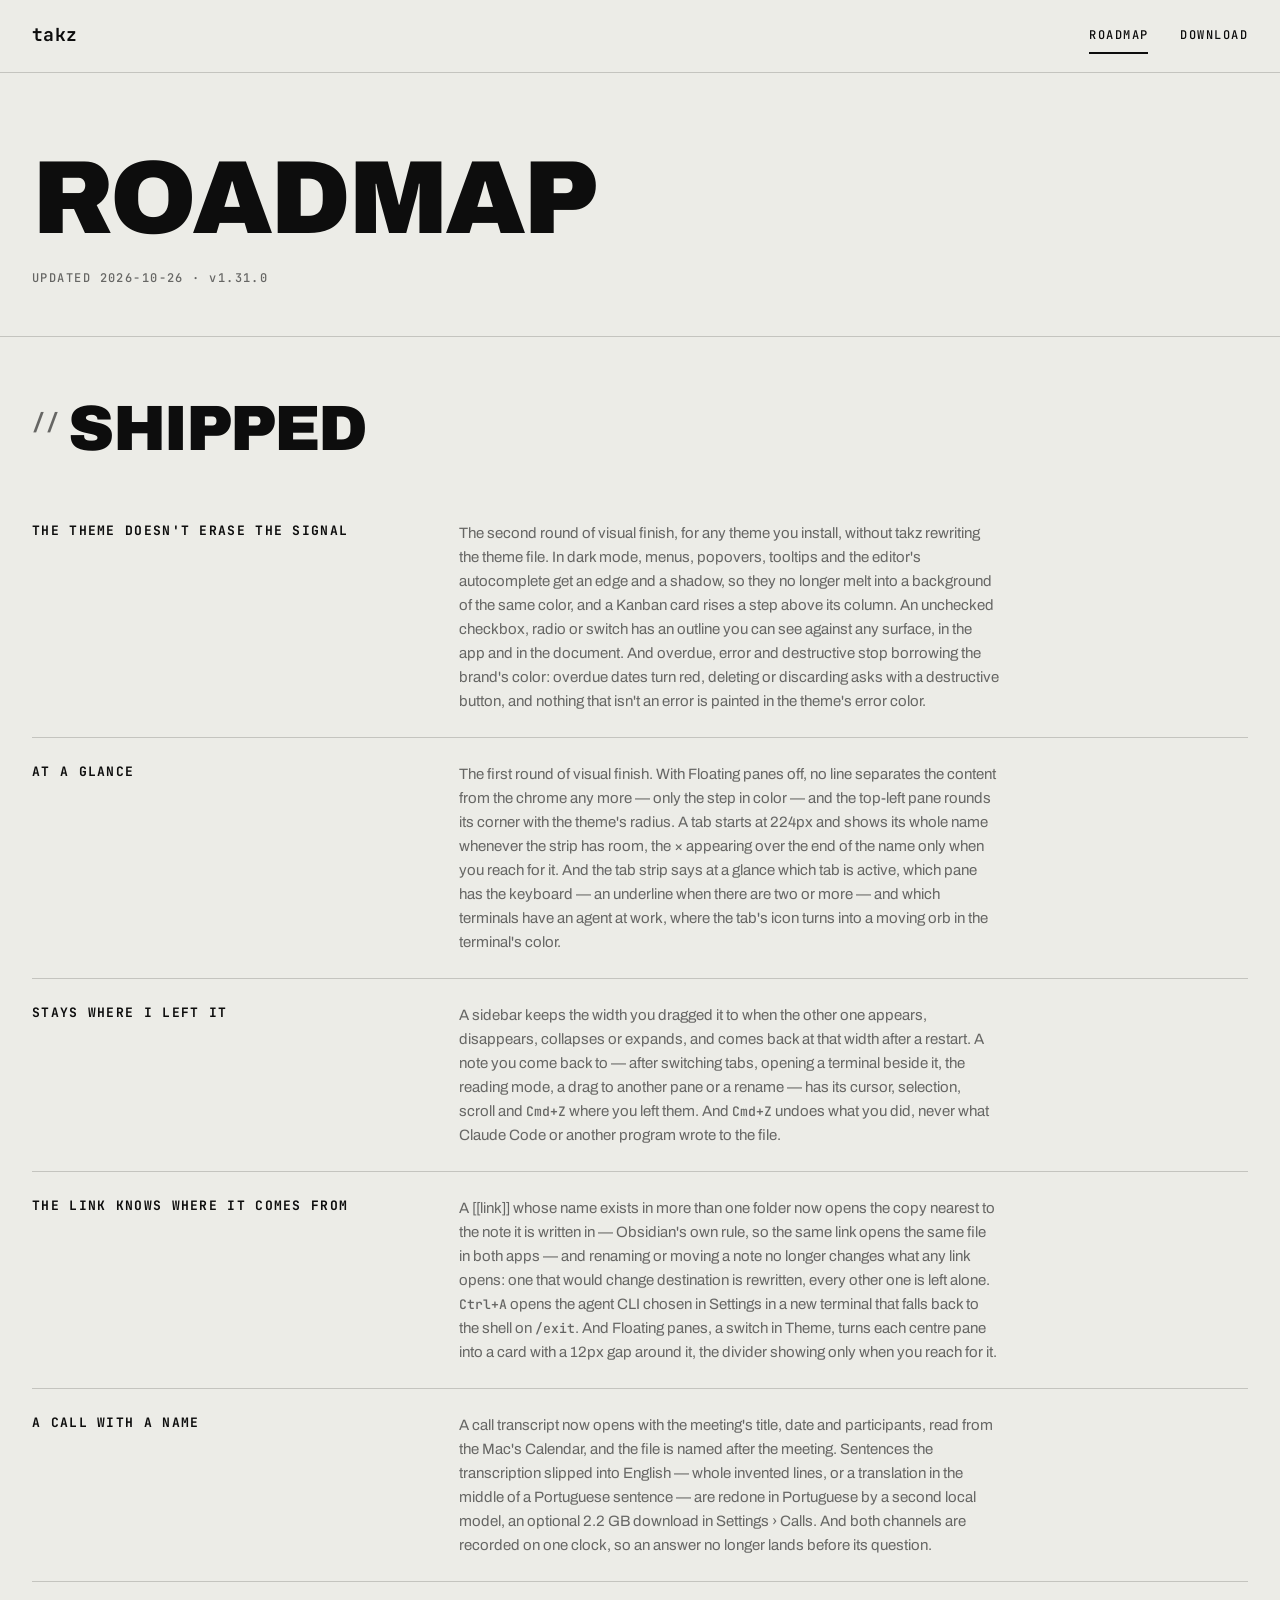
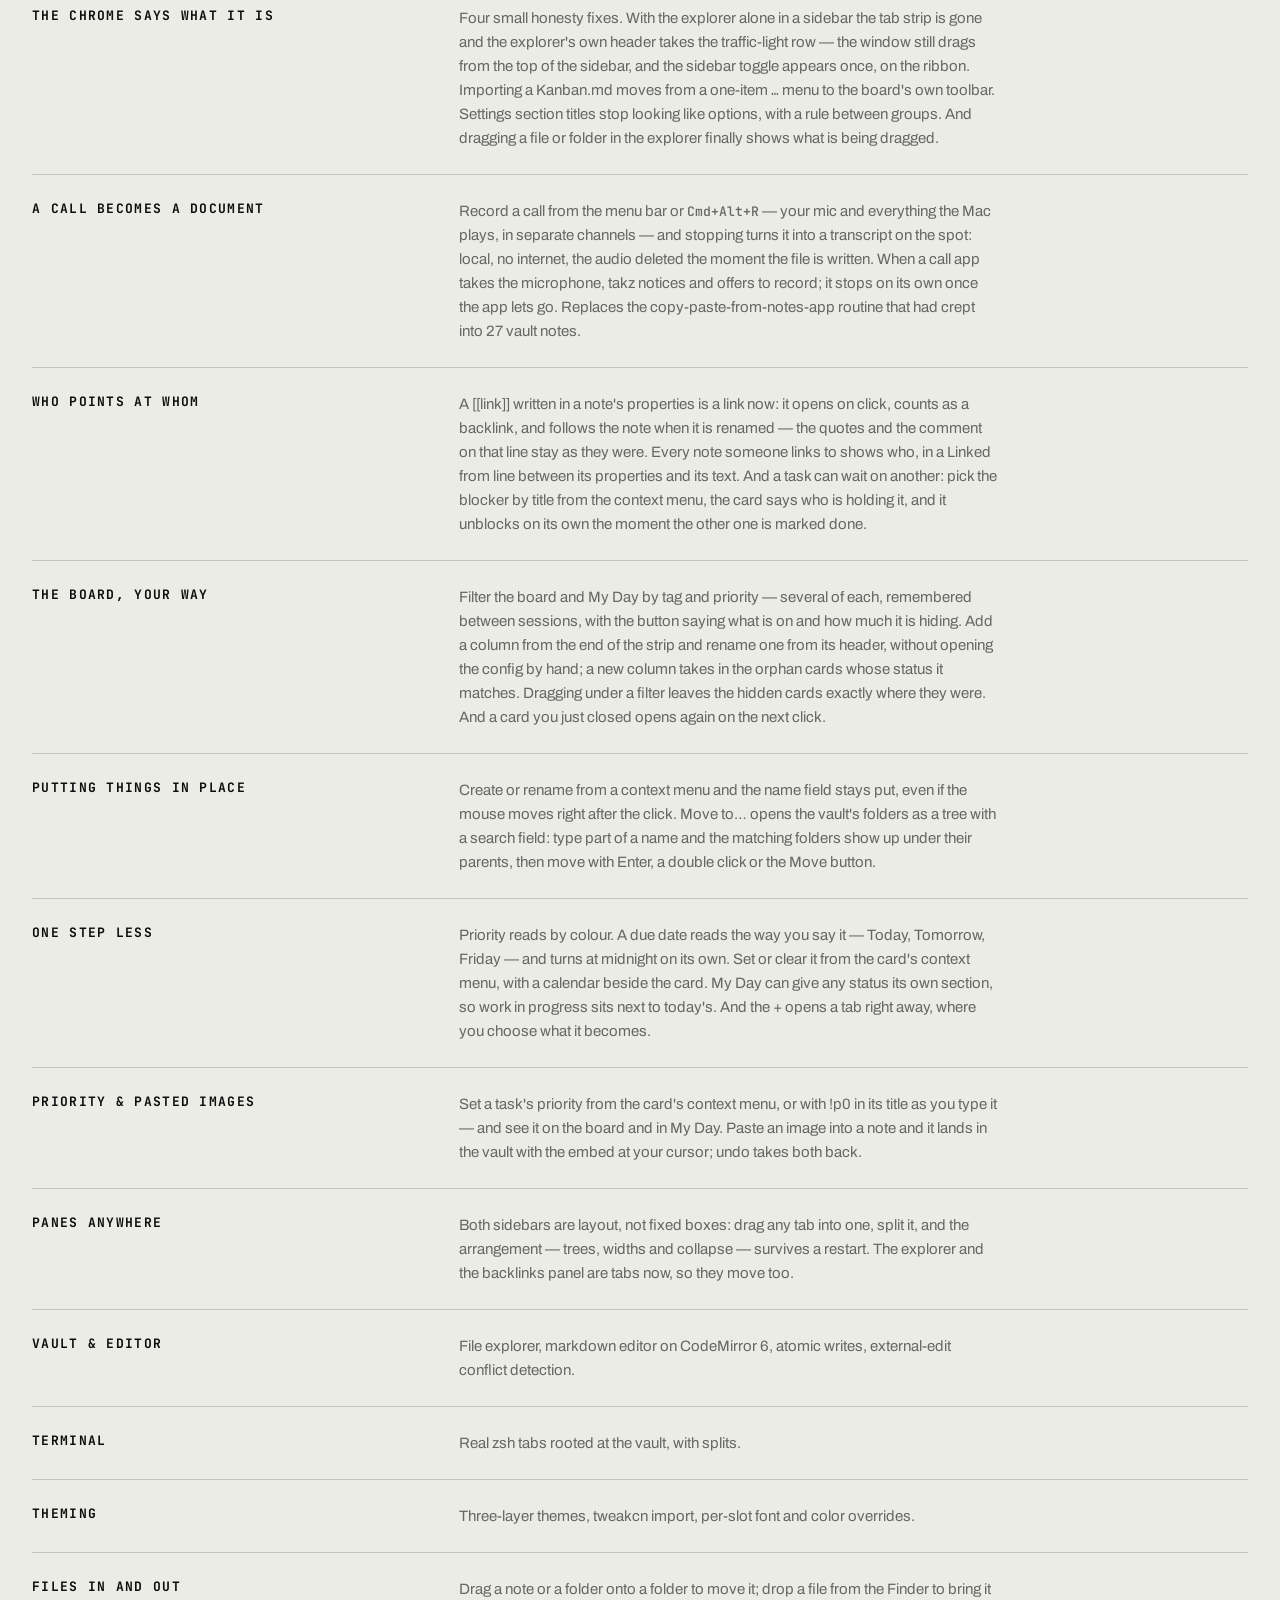
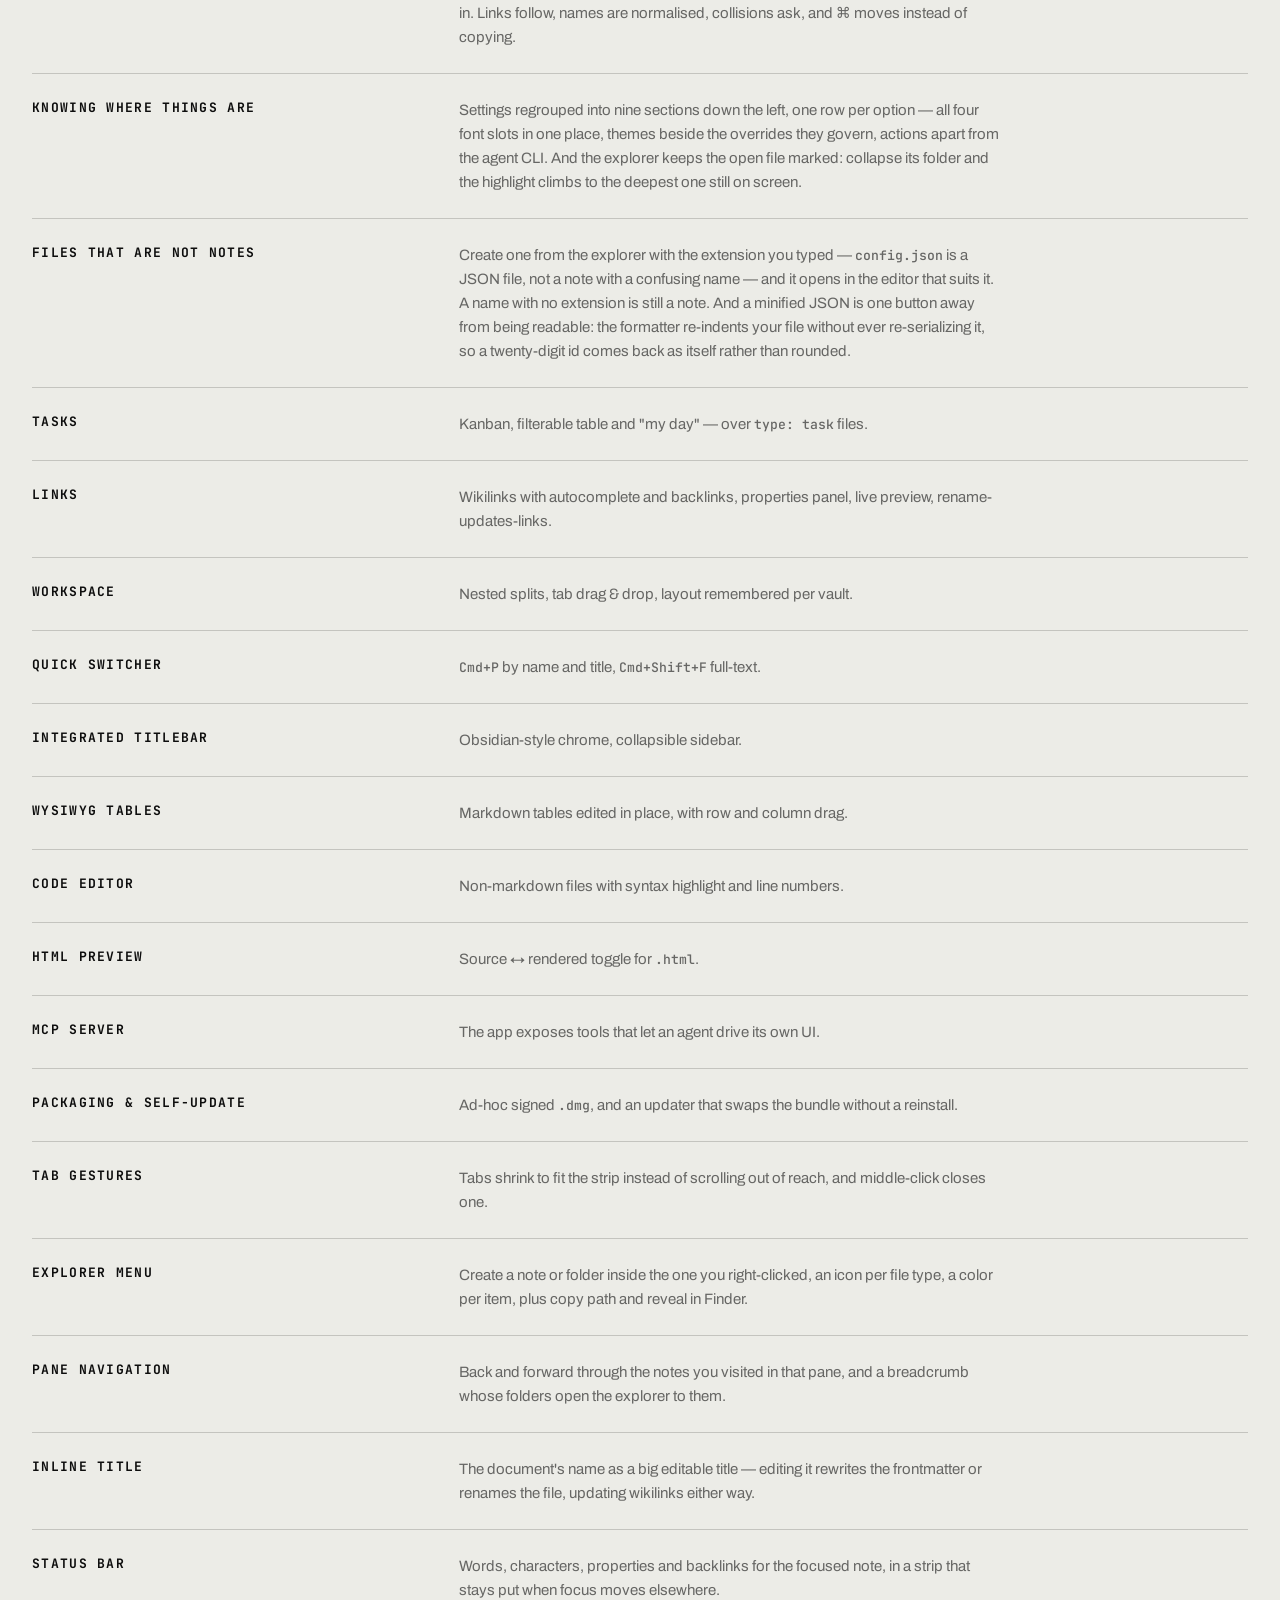
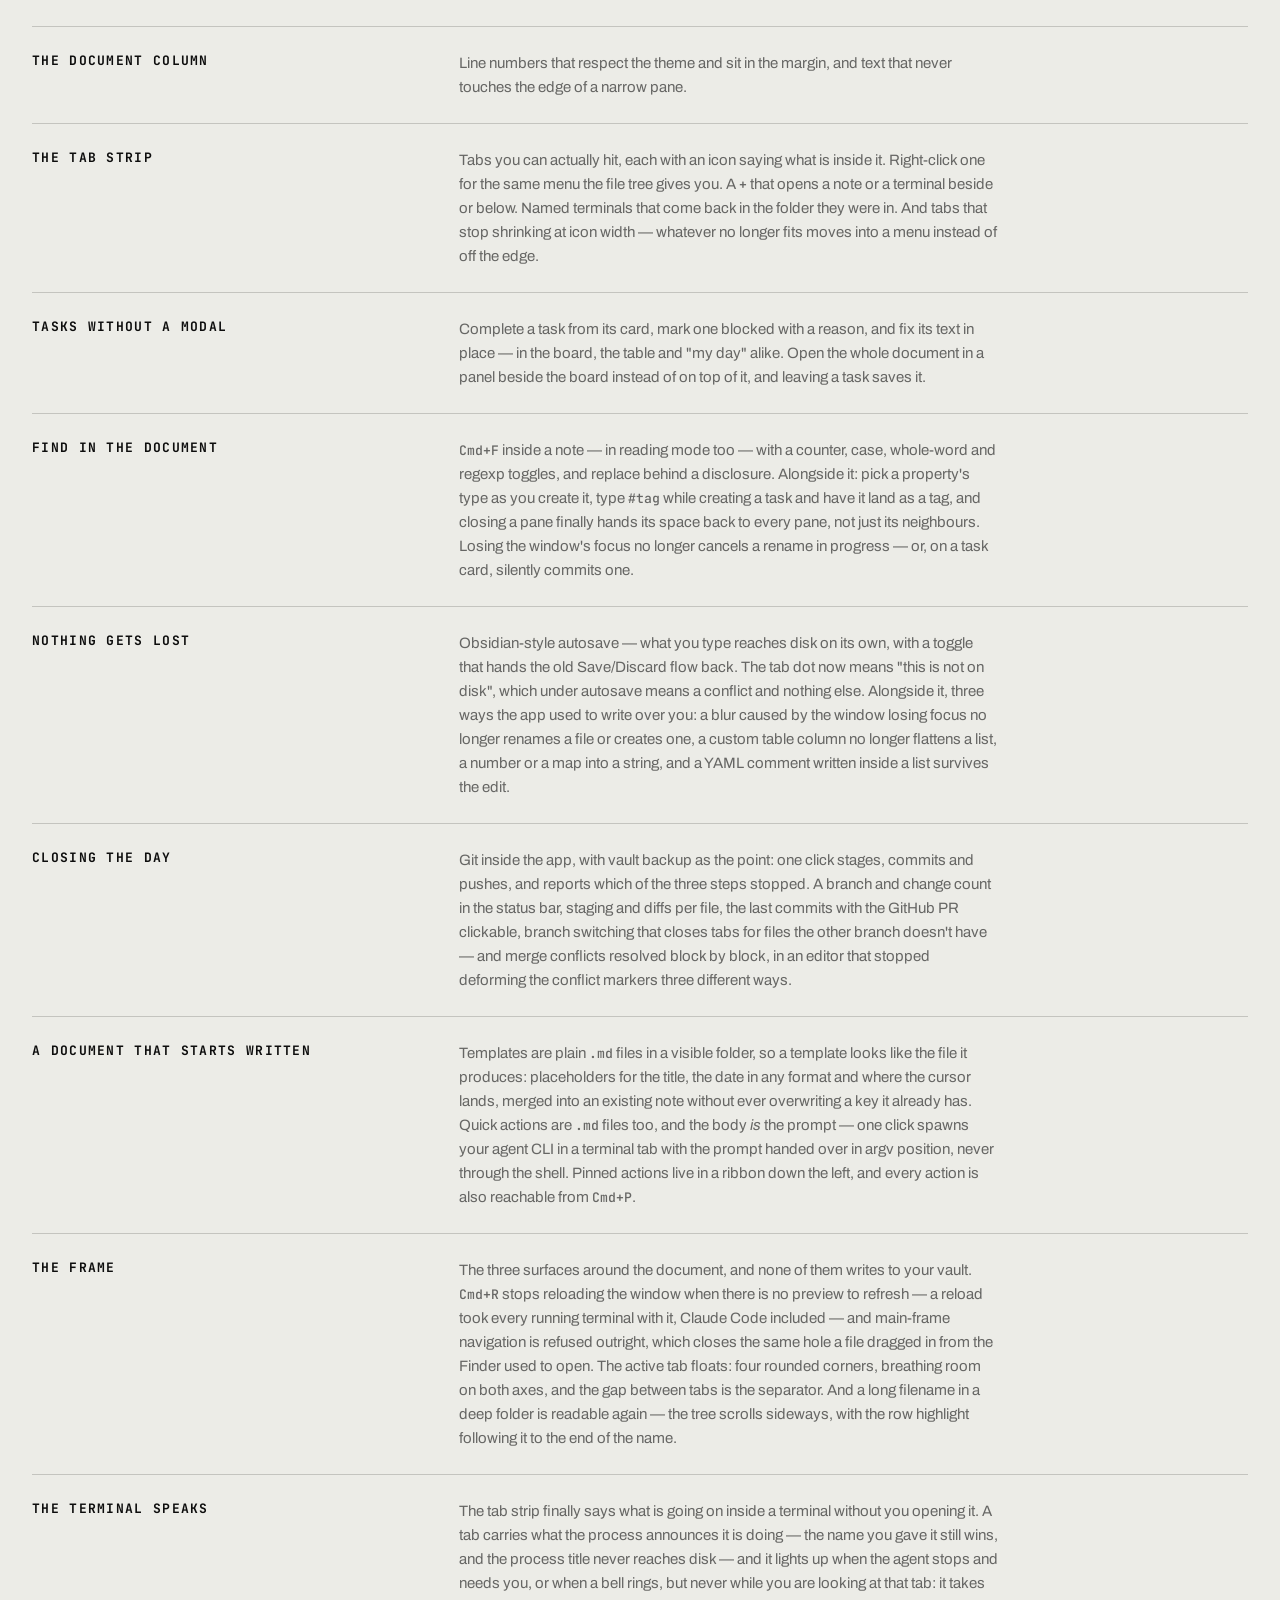
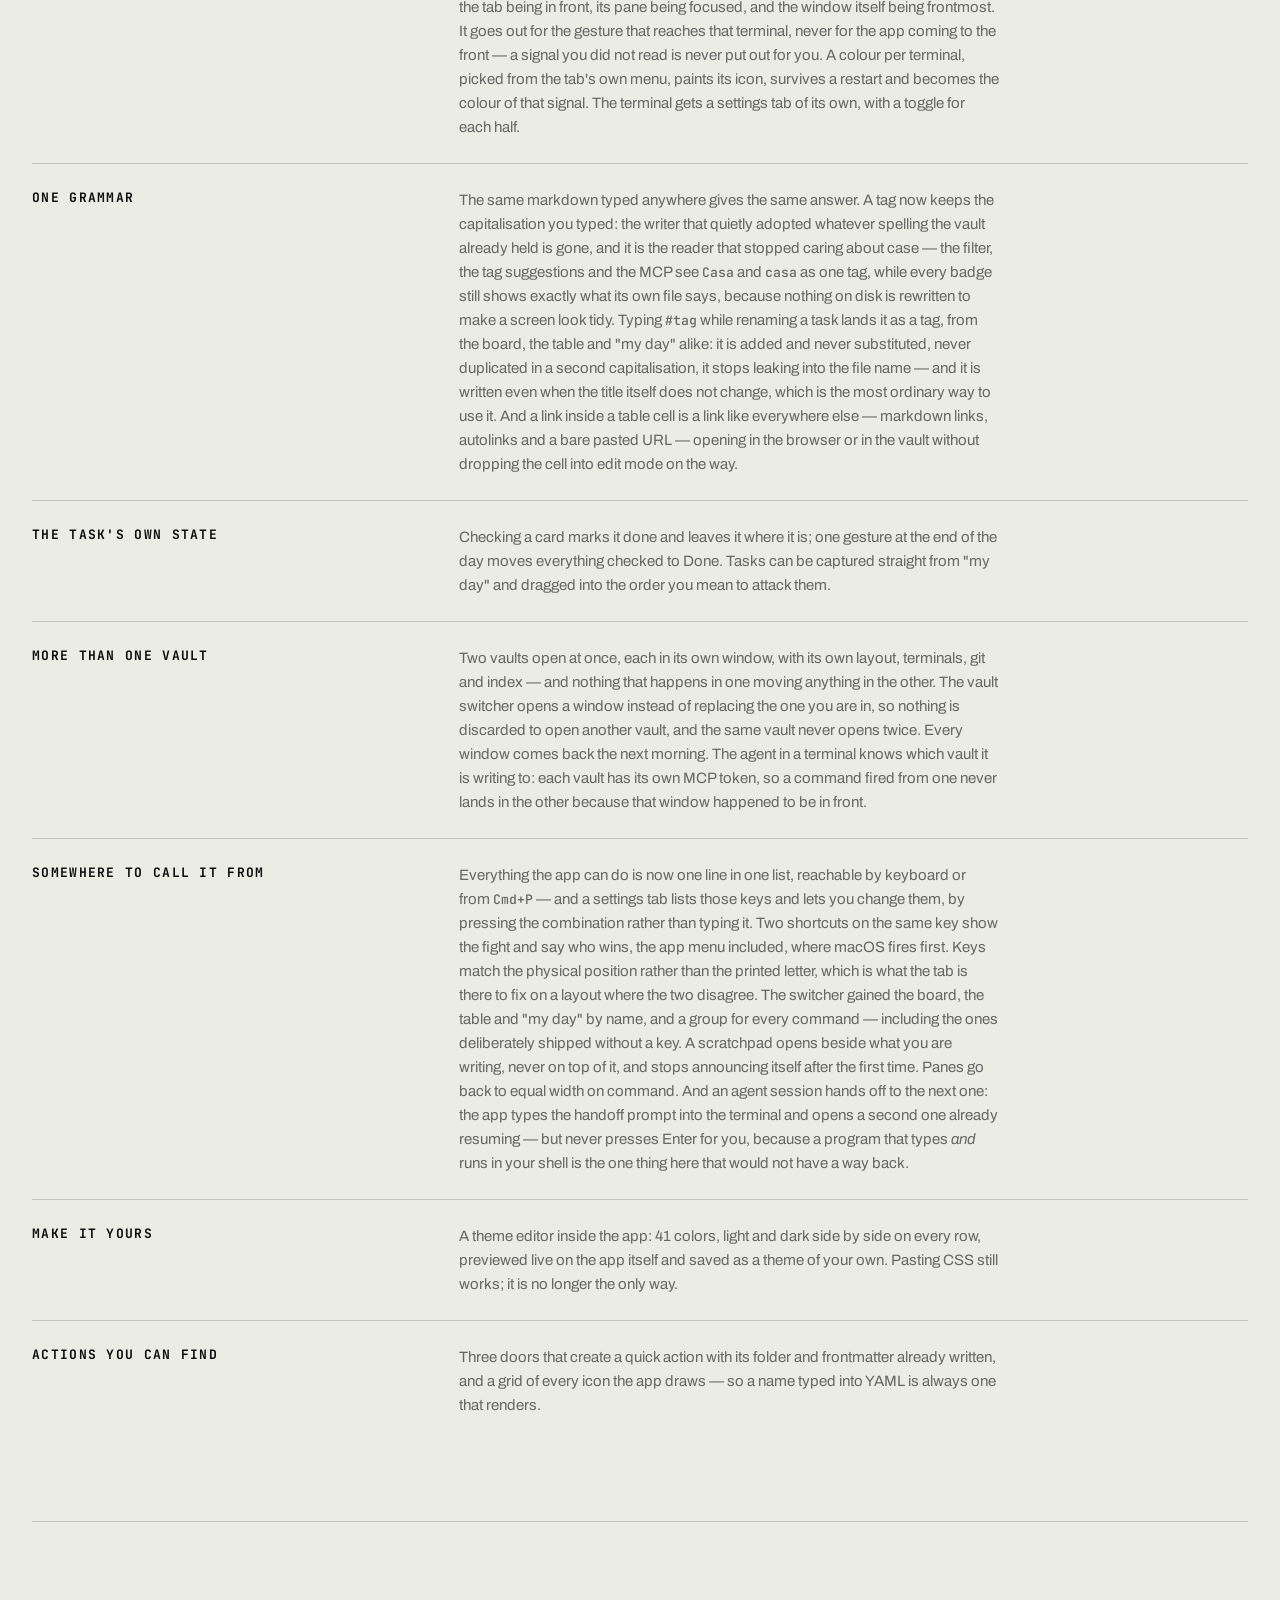
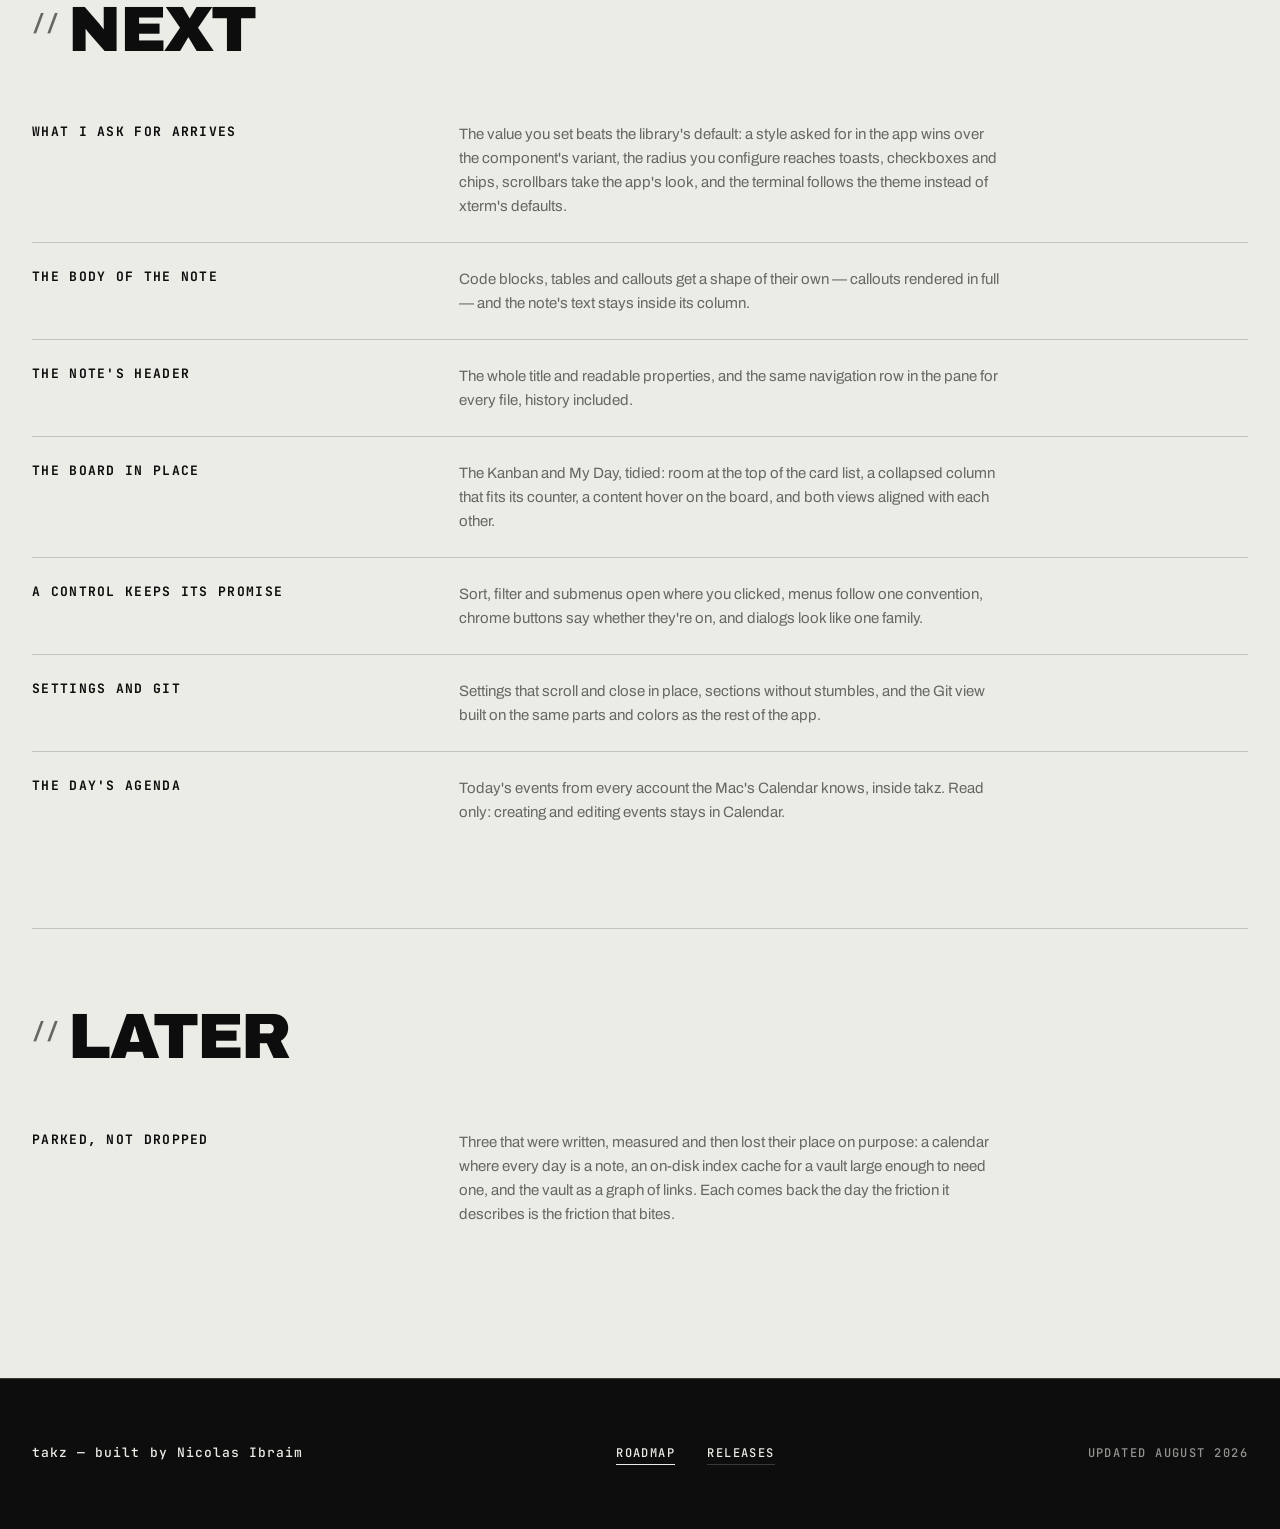
==== roadmap.html @ 2c546d43 "takz 1.31.0" ====
<!doctype html>
<html lang="en">
<head>
<meta charset="utf-8">
<meta name="viewport" content="width=device-width, initial-scale=1">
<title>takz — roadmap</title>
<meta name="description" content="What's shipped in takz, what's in progress, what's next and what's later — curated from the project roadmap.">
<link rel="icon" href="data:image/svg+xml,%3Csvg xmlns='http://www.w3.org/2000/svg' viewBox='0 0 100 100' fill='none'%3E%3Crect width='100' height='100' fill='%2399FF00'/%3E%3Cpath d='M13 63L36 82L60.5 16' stroke='%23162D04' stroke-width='8'/%3E%3Cpath d='M24 31H84' stroke='%23162D04' stroke-width='8'/%3E%3Cpath d='M65 46L87 83' stroke='%23162D04' stroke-width='8'/%3E%3Cpath d='M76 66L54 66' stroke='%23162D04' stroke-width='8'/%3E%3C/svg%3E">
<link rel="preconnect" href="https://fonts.googleapis.com">
<link rel="preconnect" href="https://fonts.gstatic.com" crossorigin>
<link rel="stylesheet" href="https://fonts.googleapis.com/css2?family=Archivo:wght@400;500;700;800;900&family=JetBrains+Mono:wght@500;700&display=swap">
<link rel="stylesheet" href="site.css">
</head>
<body>

<a class="btn skip-link" href="#main">SKIP TO CONTENT</a>

<!-- ── Nav ─────────────────────────────────────────────────────────────── -->
<header class="nav">
  <div class="wrap nav__inner">
    <a class="nav__brand" href="index.html">takz</a>
    <nav class="nav__links" aria-label="Primary">
      <a href="roadmap.html" aria-current="page">ROADMAP</a>
      <a href="https://github.com/nicolasib/takz-releases/releases/latest">DOWNLOAD</a>
    </nav>
  </div>
</header>

<main id="main" tabindex="-1">

  <!-- ── Title ─────────────────────────────────────────────────────────── -->
  <section class="section roadmap-header">
    <div class="wrap">
      <h1 class="display roadmap-title">ROADMAP</h1>
      <p class="meta">UPDATED 2026-10-26 · v1.31.0</p>
    </div>
  </section>

  <hr class="rule">

  <!-- ── The four groups ───────────────────────────────────────────────── -->
  <section class="section roadmap-groups">
    <div class="wrap">

      <div class="roadmap-group">
        <h2 class="h2"><span class="slash" aria-hidden="true">//</span>SHIPPED</h2>
        <dl class="roadmap-list">
          <div class="roadmap-item">
            <dt class="roadmap-item__title">The theme doesn't erase the signal</dt>
            <dd class="roadmap-item__text">The second round of visual finish, for any theme you install, without takz rewriting the theme file. In dark mode, menus, popovers, tooltips and the editor's autocomplete get an edge and a shadow, so they no longer melt into a background of the same color, and a Kanban card rises a step above its column. An unchecked checkbox, radio or switch has an outline you can see against any surface, in the app and in the document. And overdue, error and destructive stop borrowing the brand's color: overdue dates turn red, deleting or discarding asks with a destructive button, and nothing that isn't an error is painted in the theme's error color.</dd>
          </div>
          <div class="roadmap-item">
            <dt class="roadmap-item__title">At a glance</dt>
            <dd class="roadmap-item__text">The first round of visual finish. With Floating panes off, no line separates the content from the chrome any more — only the step in color — and the top-left pane rounds its corner with the theme's radius. A tab starts at 224px and shows its whole name whenever the strip has room, the × appearing over the end of the name only when you reach for it. And the tab strip says at a glance which tab is active, which pane has the keyboard — an underline when there are two or more — and which terminals have an agent at work, where the tab's icon turns into a moving orb in the terminal's color.</dd>
          </div>
          <div class="roadmap-item">
            <dt class="roadmap-item__title">Stays where I left it</dt>
            <dd class="roadmap-item__text">A sidebar keeps the width you dragged it to when the other one appears, disappears, collapses or expands, and comes back at that width after a restart. A note you come back to — after switching tabs, opening a terminal beside it, the reading mode, a drag to another pane or a rename — has its cursor, selection, scroll and <code>Cmd+Z</code> where you left them. And <code>Cmd+Z</code> undoes what you did, never what Claude Code or another program wrote to the file.</dd>
          </div>
          <div class="roadmap-item">
            <dt class="roadmap-item__title">The link knows where it comes from</dt>
            <dd class="roadmap-item__text">A [[link]] whose name exists in more than one folder now opens the copy nearest to the note it is written in — Obsidian's own rule, so the same link opens the same file in both apps — and renaming or moving a note no longer changes what any link opens: one that would change destination is rewritten, every other one is left alone. <code>Ctrl+A</code> opens the agent CLI chosen in Settings in a new terminal that falls back to the shell on <code>/exit</code>. And Floating panes, a switch in Theme, turns each centre pane into a card with a 12px gap around it, the divider showing only when you reach for it.</dd>
          </div>
          <div class="roadmap-item">
            <dt class="roadmap-item__title">A call with a name</dt>
            <dd class="roadmap-item__text">A call transcript now opens with the meeting's title, date and participants, read from the Mac's Calendar, and the file is named after the meeting. Sentences the transcription slipped into English — whole invented lines, or a translation in the middle of a Portuguese sentence — are redone in Portuguese by a second local model, an optional 2.2 GB download in Settings › Calls. And both channels are recorded on one clock, so an answer no longer lands before its question.</dd>
          </div>
          <div class="roadmap-item">
            <dt class="roadmap-item__title">The chrome says what it is</dt>
            <dd class="roadmap-item__text">Four small honesty fixes. With the explorer alone in a sidebar the tab strip is gone and the explorer's own header takes the traffic-light row — the window still drags from the top of the sidebar, and the sidebar toggle appears once, on the ribbon. Importing a Kanban.md moves from a one-item <code>…</code> menu to the board's own toolbar. Settings section titles stop looking like options, with a rule between groups. And dragging a file or folder in the explorer finally shows what is being dragged.</dd>
          </div>
          <div class="roadmap-item">
            <dt class="roadmap-item__title">A call becomes a document</dt>
            <dd class="roadmap-item__text">Record a call from the menu bar or <code>Cmd+Alt+R</code> — your mic and everything the Mac plays, in separate channels — and stopping turns it into a transcript on the spot: local, no internet, the audio deleted the moment the file is written. When a call app takes the microphone, takz notices and offers to record; it stops on its own once the app lets go. Replaces the copy-paste-from-notes-app routine that had crept into 27 vault notes.</dd>
          </div>
          <div class="roadmap-item">
            <dt class="roadmap-item__title">Who points at whom</dt>
            <dd class="roadmap-item__text">A [[link]] written in a note's properties is a link now: it opens on click, counts as a backlink, and follows the note when it is renamed — the quotes and the comment on that line stay as they were. Every note someone links to shows who, in a Linked from line between its properties and its text. And a task can wait on another: pick the blocker by title from the context menu, the card says who is holding it, and it unblocks on its own the moment the other one is marked done.</dd>
          </div>
          <div class="roadmap-item">
            <dt class="roadmap-item__title">The board, your way</dt>
            <dd class="roadmap-item__text">Filter the board and My Day by tag and priority — several of each, remembered between sessions, with the button saying what is on and how much it is hiding. Add a column from the end of the strip and rename one from its header, without opening the config by hand; a new column takes in the orphan cards whose status it matches. Dragging under a filter leaves the hidden cards exactly where they were. And a card you just closed opens again on the next click.</dd>
          </div>
          <div class="roadmap-item">
            <dt class="roadmap-item__title">Putting things in place</dt>
            <dd class="roadmap-item__text">Create or rename from a context menu and the name field stays put, even if the mouse moves right after the click. Move to… opens the vault's folders as a tree with a search field: type part of a name and the matching folders show up under their parents, then move with Enter, a double click or the Move button.</dd>
          </div>
          <div class="roadmap-item">
            <dt class="roadmap-item__title">One step less</dt>
            <dd class="roadmap-item__text">Priority reads by colour. A due date reads the way you say it — Today, Tomorrow, Friday — and turns at midnight on its own. Set or clear it from the card's context menu, with a calendar beside the card. My Day can give any status its own section, so work in progress sits next to today's. And the + opens a tab right away, where you choose what it becomes.</dd>
          </div>
          <div class="roadmap-item">
            <dt class="roadmap-item__title">Priority &amp; pasted images</dt>
            <dd class="roadmap-item__text">Set a task's priority from the card's context menu, or with !p0 in its title as you type it — and see it on the board and in My Day. Paste an image into a note and it lands in the vault with the embed at your cursor; undo takes both back.</dd>
          </div>
          <div class="roadmap-item">
            <dt class="roadmap-item__title">Panes anywhere</dt>
            <dd class="roadmap-item__text">Both sidebars are layout, not fixed boxes: drag any tab into one, split it, and the arrangement — trees, widths and collapse — survives a restart. The explorer and the backlinks panel are tabs now, so they move too.</dd>
          </div>
          <div class="roadmap-item">
            <dt class="roadmap-item__title">Vault &amp; editor</dt>
            <dd class="roadmap-item__text">File explorer, markdown editor on CodeMirror 6, atomic writes, external-edit conflict detection.</dd>
          </div>
          <div class="roadmap-item">
            <dt class="roadmap-item__title">Terminal</dt>
            <dd class="roadmap-item__text">Real zsh tabs rooted at the vault, with splits.</dd>
          </div>
          <div class="roadmap-item">
            <dt class="roadmap-item__title">Theming</dt>
            <dd class="roadmap-item__text">Three-layer themes, tweakcn import, per-slot font and color overrides.</dd>
          </div>
          <div class="roadmap-item">
            <dt class="roadmap-item__title">Files in and out</dt>
            <dd class="roadmap-item__text">Drag a note or a folder onto a folder to move it; drop a file from the Finder to bring it in. Links follow, names are normalised, collisions ask, and ⌘ moves instead of copying.</dd>
          </div>
          <div class="roadmap-item">
            <dt class="roadmap-item__title">Knowing where things are</dt>
            <dd class="roadmap-item__text">Settings regrouped into nine sections down the left, one row per option — all four font slots in one place, themes beside the overrides they govern, actions apart from the agent CLI. And the explorer keeps the open file marked: collapse its folder and the highlight climbs to the deepest one still on screen.</dd>
          </div>
          <div class="roadmap-item">
            <dt class="roadmap-item__title">Files that are not notes</dt>
            <dd class="roadmap-item__text">Create one from the explorer with the extension you typed — <code>config.json</code> is a JSON file, not a note with a confusing name — and it opens in the editor that suits it. A name with no extension is still a note. And a minified JSON is one button away from being readable: the formatter re-indents your file without ever re-serializing it, so a twenty-digit id comes back as itself rather than rounded.</dd>
          </div>
          <div class="roadmap-item">
            <dt class="roadmap-item__title">Tasks</dt>
            <dd class="roadmap-item__text">Kanban, filterable table and "my day" — over <code>type: task</code> files.</dd>
          </div>
          <div class="roadmap-item">
            <dt class="roadmap-item__title">Links</dt>
            <dd class="roadmap-item__text">Wikilinks with autocomplete and backlinks, properties panel, live preview, rename-updates-links.</dd>
          </div>
          <div class="roadmap-item">
            <dt class="roadmap-item__title">Workspace</dt>
            <dd class="roadmap-item__text">Nested splits, tab drag &amp; drop, layout remembered per vault.</dd>
          </div>
          <div class="roadmap-item">
            <dt class="roadmap-item__title">Quick switcher</dt>
            <dd class="roadmap-item__text"><code>Cmd+P</code> by name and title, <code>Cmd+Shift+F</code> full-text.</dd>
          </div>
          <div class="roadmap-item">
            <dt class="roadmap-item__title">Integrated titlebar</dt>
            <dd class="roadmap-item__text">Obsidian-style chrome, collapsible sidebar.</dd>
          </div>
          <div class="roadmap-item">
            <dt class="roadmap-item__title">WYSIWYG tables</dt>
            <dd class="roadmap-item__text">Markdown tables edited in place, with row and column drag.</dd>
          </div>
          <div class="roadmap-item">
            <dt class="roadmap-item__title">Code editor</dt>
            <dd class="roadmap-item__text">Non-markdown files with syntax highlight and line numbers.</dd>
          </div>
          <div class="roadmap-item">
            <dt class="roadmap-item__title">HTML preview</dt>
            <dd class="roadmap-item__text">Source ↔ rendered toggle for <code>.html</code>.</dd>
          </div>
          <div class="roadmap-item">
            <dt class="roadmap-item__title">MCP server</dt>
            <dd class="roadmap-item__text">The app exposes tools that let an agent drive its own UI.</dd>
          </div>
          <div class="roadmap-item">
            <dt class="roadmap-item__title">Packaging &amp; self-update</dt>
            <dd class="roadmap-item__text">Ad-hoc signed <code>.dmg</code>, and an updater that swaps the bundle without a reinstall.</dd>
          </div>
          <div class="roadmap-item">
            <dt class="roadmap-item__title">Tab gestures</dt>
            <dd class="roadmap-item__text">Tabs shrink to fit the strip instead of scrolling out of reach, and middle-click closes one.</dd>
          </div>
          <div class="roadmap-item">
            <dt class="roadmap-item__title">Explorer menu</dt>
            <dd class="roadmap-item__text">Create a note or folder inside the one you right-clicked, an icon per file type, a color per item, plus copy path and reveal in Finder.</dd>
          </div>
          <div class="roadmap-item">
            <dt class="roadmap-item__title">Pane navigation</dt>
            <dd class="roadmap-item__text">Back and forward through the notes you visited in that pane, and a breadcrumb whose folders open the explorer to them.</dd>
          </div>
          <div class="roadmap-item">
            <dt class="roadmap-item__title">Inline title</dt>
            <dd class="roadmap-item__text">The document's name as a big editable title — editing it rewrites the frontmatter or renames the file, updating wikilinks either way.</dd>
          </div>
          <div class="roadmap-item">
            <dt class="roadmap-item__title">Status bar</dt>
            <dd class="roadmap-item__text">Words, characters, properties and backlinks for the focused note, in a strip that stays put when focus moves elsewhere.</dd>
          </div>
          <div class="roadmap-item">
            <dt class="roadmap-item__title">The document column</dt>
            <dd class="roadmap-item__text">Line numbers that respect the theme and sit in the margin, and text that never touches the edge of a narrow pane.</dd>
          </div>
          <div class="roadmap-item">
            <dt class="roadmap-item__title">The tab strip</dt>
            <dd class="roadmap-item__text">Tabs you can actually hit, each with an icon saying what is inside it. Right-click one for the same menu the file tree gives you. A <code>+</code> that opens a note or a terminal beside or below. Named terminals that come back in the folder they were in. And tabs that stop shrinking at icon width — whatever no longer fits moves into a menu instead of off the edge.</dd>
          </div>
          <div class="roadmap-item">
            <dt class="roadmap-item__title">Tasks without a modal</dt>
            <dd class="roadmap-item__text">Complete a task from its card, mark one blocked with a reason, and fix its text in place — in the board, the table and "my day" alike. Open the whole document in a panel beside the board instead of on top of it, and leaving a task saves it.</dd>
          </div>
          <div class="roadmap-item">
            <dt class="roadmap-item__title">Find in the document</dt>
            <dd class="roadmap-item__text"><code>Cmd+F</code> inside a note — in reading mode too — with a counter, case, whole-word and regexp toggles, and replace behind a disclosure. Alongside it: pick a property's type as you create it, type <code>#tag</code> while creating a task and have it land as a tag, and closing a pane finally hands its space back to every pane, not just its neighbours. Losing the window's focus no longer cancels a rename in progress — or, on a task card, silently commits one.</dd>
          </div>
          <div class="roadmap-item">
            <dt class="roadmap-item__title">Nothing gets lost</dt>
            <dd class="roadmap-item__text">Obsidian-style autosave — what you type reaches disk on its own, with a toggle that hands the old Save/Discard flow back. The tab dot now means "this is not on disk", which under autosave means a conflict and nothing else. Alongside it, three ways the app used to write over you: a blur caused by the window losing focus no longer renames a file or creates one, a custom table column no longer flattens a list, a number or a map into a string, and a YAML comment written inside a list survives the edit.</dd>
          </div>
          <div class="roadmap-item">
            <dt class="roadmap-item__title">Closing the day</dt>
            <dd class="roadmap-item__text">Git inside the app, with vault backup as the point: one click stages, commits and pushes, and reports which of the three steps stopped. A branch and change count in the status bar, staging and diffs per file, the last commits with the GitHub PR clickable, branch switching that closes tabs for files the other branch doesn't have — and merge conflicts resolved block by block, in an editor that stopped deforming the conflict markers three different ways.</dd>
          </div>
          <div class="roadmap-item">
            <dt class="roadmap-item__title">A document that starts written</dt>
            <dd class="roadmap-item__text">Templates are plain <code>.md</code> files in a visible folder, so a template looks like the file it produces: placeholders for the title, the date in any format and where the cursor lands, merged into an existing note without ever overwriting a key it already has. Quick actions are <code>.md</code> files too, and the body <em>is</em> the prompt — one click spawns your agent CLI in a terminal tab with the prompt handed over in argv position, never through the shell. Pinned actions live in a ribbon down the left, and every action is also reachable from <code>Cmd+P</code>.</dd>
          </div>
          <div class="roadmap-item">
            <dt class="roadmap-item__title">The frame</dt>
            <dd class="roadmap-item__text">The three surfaces around the document, and none of them writes to your vault. <code>Cmd+R</code> stops reloading the window when there is no preview to refresh — a reload took every running terminal with it, Claude Code included — and main-frame navigation is refused outright, which closes the same hole a file dragged in from the Finder used to open. The active tab floats: four rounded corners, breathing room on both axes, and the gap between tabs is the separator. And a long filename in a deep folder is readable again — the tree scrolls sideways, with the row highlight following it to the end of the name.</dd>
          </div>
          <div class="roadmap-item">
            <dt class="roadmap-item__title">The terminal speaks</dt>
            <dd class="roadmap-item__text">The tab strip finally says what is going on inside a terminal without you opening it. A tab carries what the process announces it is doing — the name you gave it still wins, and the process title never reaches disk — and it lights up when the agent stops and needs you, or when a bell rings, but never while you are looking at that tab: it takes the tab being in front, its pane being focused, and the window itself being frontmost. It goes out for the gesture that reaches that terminal, never for the app coming to the front — a signal you did not read is never put out for you. A colour per terminal, picked from the tab's own menu, paints its icon, survives a restart and becomes the colour of that signal. The terminal gets a settings tab of its own, with a toggle for each half.</dd>
          </div>
          <div class="roadmap-item">
            <dt class="roadmap-item__title">One grammar</dt>
            <dd class="roadmap-item__text">The same markdown typed anywhere gives the same answer. A tag now keeps the capitalisation you typed: the writer that quietly adopted whatever spelling the vault already held is gone, and it is the reader that stopped caring about case — the filter, the tag suggestions and the MCP see <code>Casa</code> and <code>casa</code> as one tag, while every badge still shows exactly what its own file says, because nothing on disk is rewritten to make a screen look tidy. Typing <code>#tag</code> while renaming a task lands it as a tag, from the board, the table and "my day" alike: it is added and never substituted, never duplicated in a second capitalisation, it stops leaking into the file name — and it is written even when the title itself does not change, which is the most ordinary way to use it. And a link inside a table cell is a link like everywhere else — markdown links, autolinks and a bare pasted URL — opening in the browser or in the vault without dropping the cell into edit mode on the way.</dd>
          </div>
          <div class="roadmap-item">
            <dt class="roadmap-item__title">The task's own state</dt>
            <dd class="roadmap-item__text">Checking a card marks it done and leaves it where it is; one gesture at the end of the day moves everything checked to Done. Tasks can be captured straight from "my day" and dragged into the order you mean to attack them.</dd>
          </div>
          <div class="roadmap-item">
            <dt class="roadmap-item__title">More than one vault</dt>
            <dd class="roadmap-item__text">Two vaults open at once, each in its own window, with its own layout, terminals, git and index — and nothing that happens in one moving anything in the other. The vault switcher opens a window instead of replacing the one you are in, so nothing is discarded to open another vault, and the same vault never opens twice. Every window comes back the next morning. The agent in a terminal knows which vault it is writing to: each vault has its own MCP token, so a command fired from one never lands in the other because that window happened to be in front.</dd>
          </div>
          <div class="roadmap-item">
            <dt class="roadmap-item__title">Somewhere to call it from</dt>
            <dd class="roadmap-item__text">Everything the app can do is now one line in one list, reachable by keyboard or from <code>Cmd+P</code> — and a settings tab lists those keys and lets you change them, by pressing the combination rather than typing it. Two shortcuts on the same key show the fight and say who wins, the app menu included, where macOS fires first. Keys match the physical position rather than the printed letter, which is what the tab is there to fix on a layout where the two disagree. The switcher gained the board, the table and "my day" by name, and a group for every command — including the ones deliberately shipped without a key. A scratchpad opens beside what you are writing, never on top of it, and stops announcing itself after the first time. Panes go back to equal width on command. And an agent session hands off to the next one: the app types the handoff prompt into the terminal and opens a second one already resuming — but never presses Enter for you, because a program that types <em>and</em> runs in your shell is the one thing here that would not have a way back.</dd>
          </div>
          <div class="roadmap-item">
            <dt class="roadmap-item__title">Make it yours</dt>
            <dd class="roadmap-item__text">A theme editor inside the app: 41 colors, light and dark side by side on every row, previewed live on the app itself and saved as a theme of your own. Pasting CSS still works; it is no longer the only way.</dd>
          </div>
          <div class="roadmap-item">
            <dt class="roadmap-item__title">Actions you can find</dt>
            <dd class="roadmap-item__text">Three doors that create a quick action with its folder and frontmatter already written, and a grid of every icon the app draws — so a name typed into YAML is always one that renders.</dd>
          </div>
        </dl>
      </div>

      <div class="roadmap-group">
        <h2 class="h2"><span class="slash" aria-hidden="true">//</span>NEXT</h2>
        <dl class="roadmap-list">
          <div class="roadmap-item">
            <dt class="roadmap-item__title">What I ask for arrives</dt>
            <dd class="roadmap-item__text">The value you set beats the library's default: a style asked for in the app wins over the component's variant, the radius you configure reaches toasts, checkboxes and chips, scrollbars take the app's look, and the terminal follows the theme instead of xterm's defaults.</dd>
          </div>
          <div class="roadmap-item">
            <dt class="roadmap-item__title">The body of the note</dt>
            <dd class="roadmap-item__text">Code blocks, tables and callouts get a shape of their own — callouts rendered in full — and the note's text stays inside its column.</dd>
          </div>
          <div class="roadmap-item">
            <dt class="roadmap-item__title">The note's header</dt>
            <dd class="roadmap-item__text">The whole title and readable properties, and the same navigation row in the pane for every file, history included.</dd>
          </div>
          <div class="roadmap-item">
            <dt class="roadmap-item__title">The board in place</dt>
            <dd class="roadmap-item__text">The Kanban and My Day, tidied: room at the top of the card list, a collapsed column that fits its counter, a content hover on the board, and both views aligned with each other.</dd>
          </div>
          <div class="roadmap-item">
            <dt class="roadmap-item__title">A control keeps its promise</dt>
            <dd class="roadmap-item__text">Sort, filter and submenus open where you clicked, menus follow one convention, chrome buttons say whether they're on, and dialogs look like one family.</dd>
          </div>
          <div class="roadmap-item">
            <dt class="roadmap-item__title">Settings and Git</dt>
            <dd class="roadmap-item__text">Settings that scroll and close in place, sections without stumbles, and the Git view built on the same parts and colors as the rest of the app.</dd>
          </div>
          <div class="roadmap-item">
            <dt class="roadmap-item__title">The day's agenda</dt>
            <dd class="roadmap-item__text">Today's events from every account the Mac's Calendar knows, inside takz. Read only: creating and editing events stays in Calendar.</dd>
          </div>
        </dl>
      </div>

      <div class="roadmap-group">
        <h2 class="h2"><span class="slash" aria-hidden="true">//</span>LATER</h2>
        <dl class="roadmap-list">
          <div class="roadmap-item">
            <dt class="roadmap-item__title">Parked, not dropped</dt>
            <dd class="roadmap-item__text">Three that were written, measured and then lost their place on purpose: a calendar where every day is a note, an on-disk index cache for a vault large enough to need one, and the vault as a graph of links. Each comes back the day the friction it describes is the friction that bites.</dd>
          </div>
        </dl>
      </div>

    </div>
  </section>

</main>

<!-- ── Footer ──────────────────────────────────────────────────────────── -->
<footer class="footer section--invert">
  <div class="wrap footer__inner">
    <p class="footer__brand">takz — built by Nicolas Ibraim</p>
    <nav class="footer__links" aria-label="Footer">
      <a href="roadmap.html" aria-current="page">ROADMAP</a>
      <a href="https://github.com/nicolasib/takz-releases/releases/latest">RELEASES</a>
    </nav>
    <p class="meta">UPDATED AUGUST 2026</p>
  </div>
</footer>

</body>
</html>
---- site.css ----
/* =========================================================================
   takz — site.css
   Shared by index.html and roadmap.html. No build step: this file is written
   by hand and loaded directly by both pages.

   ART DIRECTION IS FIXED — there is deliberately NO
   `@media (prefers-color-scheme: dark)` block. The page is light technical
   paper with a near-black inverted tail, and that inversion is the design.
   Honouring the OS dark preference would invert the inverted sections and
   destroy the contrast the whole layout is built on. This is a decision,
   not an oversight.

   SPACING — every layout measure is a multiple of --step (8px). The only
   exemptions are things that are not spacing: hairline frames and rules
   (1px), underline offsets (2px), focus-ring geometry, blur radii and the
   hover translate. Breakpoint thresholds are viewport widths, not spacing,
   but they sit on the grid anyway.

   CORNERS — chamfers only, via clip-path (.chamfer). No border-radius
   anywhere in this file.

   FONTS — Archivo + JetBrains Mono come from the Google Fonts CDN, declared
   in the HTML with `display=swap`. Every font-family below ends in a full
   local stack, so the page stays legible and keeps its layout offline.
   ========================================================================= */

/* --- Tokens --------------------------------------------------------------
   The seven base tokens are the contract (identical on both pages).
   --paper-60 and --rule-inv are the same palette read backwards; they exist
   only so the inverted sections can be built at all.                       */

:root {
  --paper: #ECECE7;
  --ink: #0D0D0D;
  --ink-60: rgba(13, 13, 13, 0.60);
  --rule: rgba(13, 13, 13, 0.18);
  --dark: #0D0D0D;
  --lime: #C8FF00;
  --step: 8px;

  --paper-60: rgba(236, 236, 231, 0.60);
  --rule-inv: rgba(236, 236, 231, 0.20);

  --sans: "Archivo", system-ui, -apple-system, "Helvetica Neue", Arial, sans-serif;
  --mono: "JetBrains Mono", ui-monospace, "SF Mono", Menlo, monospace;

  --wrap: 1280px;
  --gutter: calc(var(--step) * 4);

  /* Mirror .card__title's and .pillar__body's literal type-scale numbers, so a
     second mono-label / secondary-body rule (roadmap.html) can derive from a
     named value instead of restating the same magic numbers. .card__title and
     .pillar__body themselves are landing-owned and stay untouched. */
  --label-size: 0.8125rem;
  --label-tracking: 0.1em;
  --body-sm-size: 0.9375rem;
  --body-sm-line: 1.6;
}

/* --- Reset --------------------------------------------------------------- */

*,
*::before,
*::after { box-sizing: border-box; }

html {
  -webkit-text-size-adjust: 100%;
  scroll-behavior: smooth;
}

body {
  margin: 0;
  background: var(--paper);
  color: var(--ink);
  font-family: var(--sans);
  font-size: 1rem;
  font-weight: 400;
  line-height: 1.5;
  -webkit-font-smoothing: antialiased;
  text-rendering: optimizeLegibility;
}

h1, h2, h3, p, figure, blockquote, pre, ul, ol, dl { margin: 0; }
ul, ol { padding: 0; list-style: none; }
img, svg { display: block; max-width: 100%; }
img { height: auto; }
a { color: inherit; }
strong { font-weight: 700; }

code, kbd, samp, pre {
  font-family: var(--mono);
  font-weight: 500;
  font-size: 0.875em;
}

:focus-visible {
  outline: 2px solid var(--ink);
  outline-offset: 4px;
}

/* .skip-link — WCAG 2.4.1 Bypass Blocks. Both pages open with three nav links
   in front of a very long document; without this a keyboard user tabs through
   them on every visit. Parked above the viewport until it takes focus. */
.skip-link {
  position: fixed;
  top: calc(var(--step) * -10);
  left: var(--step);
  z-index: 20;
}
.skip-link:focus { top: var(--step); }

/* Visible to screen readers only. Used for structural headings that the art
   direction does not draw (the features grid is labelled but not titled).
   The 1px/-1px geometry is the standard recipe, not spacing. */
.sr-only {
  position: absolute;
  width: 1px;
  height: 1px;
  margin: -1px;
  padding: 0;
  border: 0;
  overflow: hidden;
  clip-path: inset(50%);
  white-space: nowrap;
}

/* =========================================================================
   PRIMITIVES — reusable by every page that links this file
   ========================================================================= */

/* .wrap — the measure. Everything sits inside one of these. */
.wrap {
  width: 100%;
  max-width: var(--wrap);
  margin-inline: auto;
  padding-inline: var(--gutter);
}

/* .chamfer — the corner language. Top-right and bottom-left are cut.
   Override --cut-size per element; never reach for border-radius. */
.chamfer {
  --cut-size: 16px;
  clip-path: polygon(
    0 0,
    calc(100% - var(--cut-size)) 0,
    100% var(--cut-size),
    100% 100%,
    var(--cut-size) 100%,
    0 calc(100% - var(--cut-size))
  );
}

/* .rule — the 1px divider, horizontal by default. */
.rule {
  border: 0;
  border-top: 1px solid var(--rule);
  height: 0;
  margin: 0;
}
.section--invert .rule { border-top-color: var(--rule-inv); }

/* .split — columns divided by vertical hairlines. This is the page's one
   column idiom: the pillars use it three-up, the inverted tail two-up, and
   roadmap.html can use it for anything that reads as parallel columns.
   Override --split-tracks (or use a modifier) to change the shape; it
   collapses to a stack with horizontal hairlines under 896px. */
.split {
  --split-tracks: repeat(2, minmax(0, 1fr));
  --split-gap: calc(var(--step) * 5);
  display: grid;
  grid-template-columns: var(--split-tracks);
}
.split--3 { --split-tracks: repeat(3, minmax(0, 1fr)); }
.split--lead { --split-tracks: minmax(0, 1.25fr) minmax(0, 1fr); }

.split > * { padding-right: var(--split-gap); }
.split > *:last-child { padding-right: 0; }
.split > * + * {
  border-left: 1px solid var(--rule);
  padding-left: var(--split-gap);
}
.section--invert .split > * + * { border-left-color: var(--rule-inv); }

/* .bar — a full-measure row: the heading anchors the left edge, the actions
   the right. Used wherever a section is a single move rather than a body of
   text, so it never collapses into a half-empty left column. */
.bar {
  display: flex;
  flex-wrap: wrap;
  align-items: flex-end;
  justify-content: space-between;
  gap: calc(var(--step) * 4);
}
.bar__end {
  display: flex;
  flex-direction: column;
  align-items: flex-end;
  gap: calc(var(--step) * 3);
  text-align: right;
}

/* .prose — a run of body copy under a heading. The container sets the
   measure, so this only sets the voice and the internal rhythm. */
.prose {
  font-size: clamp(1rem, 1.2vw, 1.1875rem);
  line-height: 1.6;
}
.prose > * + * { margin-top: calc(var(--step) * 3); }
.h2 + .prose { margin-top: calc(var(--step) * 4); }

/* .eyebrow — the technical label. Small, mono, tracked out. */
.eyebrow {
  display: block;
  font-family: var(--mono);
  font-weight: 500;
  font-size: 0.75rem;
  line-height: 1.4;
  letter-spacing: 0.12em;
  text-transform: uppercase;
  color: var(--ink-60);
}
.section--invert .eyebrow { color: var(--paper-60); }

/* .meta — same voice as .eyebrow, but never transformed, so version strings
   and file names keep the case they were written in. */
.meta {
  font-family: var(--mono);
  font-weight: 500;
  font-size: 0.75rem;
  line-height: 1.6;
  letter-spacing: 0.12em;
  color: var(--ink-60);
}
.section--invert .meta { color: var(--paper-60); }

/* .btn — chamfered, mono, filled. .btn--lime is the primary. */
.btn {
  --cut-size: 8px;
  display: inline-flex;
  align-items: center;
  justify-content: center;
  min-height: calc(var(--step) * 7);
  padding-inline: calc(var(--step) * 3);
  border: 0;
  background: var(--ink);
  color: var(--paper);
  font-family: var(--mono);
  font-weight: 700;
  font-size: 0.8125rem;
  line-height: 1;
  letter-spacing: 0.12em;
  text-transform: uppercase;
  text-decoration: none;
  cursor: pointer;
  clip-path: polygon(
    0 0,
    calc(100% - var(--cut-size)) 0,
    100% var(--cut-size),
    100% 100%,
    var(--cut-size) 100%,
    0 calc(100% - var(--cut-size))
  );
  transition: transform 0.18s ease, background-color 0.18s ease, color 0.18s ease;
}
.btn:hover { transform: translateY(-2px); }
.btn:active { transform: translateY(0); }

/* An element's clip-path clips its own outline too, so the global 4px-outside
   focus ring is painted and then thrown away on every chamfered control —
   verified by sampling the ring band, not by reading getComputedStyle, which
   still reports `solid 2px`. Drawing the ring one --step INSIDE the border box
   puts it within the polygon, where it survives. The colour flips to whatever
   contrasts with the button's own fill (>=16:1 in all three combinations). */
.btn:focus-visible {
  outline-color: var(--paper);
  outline-offset: calc(var(--step) * -1);
}
.btn--lime:focus-visible { outline-color: var(--ink); }

.btn--lime {
  background: var(--lime);
  color: var(--ink);
}

.btn--lg {
  min-height: calc(var(--step) * 9);
  padding-inline: calc(var(--step) * 5);
  font-size: 0.9375rem;
}

.section--invert .btn {
  background: var(--paper);
  color: var(--ink);
}
.section--invert .btn--lime { background: var(--lime); }
.section--invert :focus-visible { outline-color: var(--paper); }
/* Both .btn fills are light inside an inverted section (paper, or lime), so the
   inside ring goes back to ink. Wins on specificity over the rule above. */
.section--invert .btn:focus-visible { outline-color: var(--ink); }

/* .glow — the radial lime halo. Reserved for the primary CTA. */
.glow {
  position: relative;
  display: inline-flex;
  isolation: isolate;
}
.glow::before {
  content: "";
  position: absolute;
  inset: calc(var(--step) * -4);
  z-index: -1;
  /* Derived from --lime, never a second copy of it. Gradient stops
     interpolate premultiplied, so `transparent` fades the lime out without
     greying it. */
  background: radial-gradient(
    closest-side,
    color-mix(in srgb, var(--lime) 80%, transparent),
    transparent
  );
  filter: blur(16px);
  pointer-events: none;
}

/* .mark — the marker-highlight. One sentence per page, no more. */
.mark {
  background: var(--lime);
  color: var(--ink);
  padding-inline: var(--step);
  box-decoration-break: clone;
  -webkit-box-decoration-break: clone;
}

/* .marquee — outline type on rails. */
.marquee {
  overflow: hidden;
  padding-block: calc(var(--step) * 3);
  border-top: 1px solid var(--rule);
  border-bottom: 1px solid var(--rule);
}
.marquee__track {
  display: flex;
  width: max-content;
  animation: marquee-slide 34s linear infinite;
  will-change: transform;
}
.marquee__item {
  flex: 0 0 auto;
  padding-right: calc(var(--step) * 4);
  font-family: var(--sans);
  font-weight: 900;
  font-size: clamp(2.5rem, 7vw, 5.5rem);
  line-height: 1.05;
  letter-spacing: -0.02em;
  white-space: nowrap;
  color: var(--ink);
}
/* Outline type only where the stroke actually renders; otherwise the text
   would be transparent-with-no-stroke, i.e. invisible. */
@supports (-webkit-text-stroke: 1px #000) {
  .marquee__item {
    -webkit-text-stroke: 1.5px var(--ink);
    color: transparent;
  }
}
@keyframes marquee-slide {
  from { transform: translateX(0); }
  to { transform: translateX(-50%); }
}

/* .slash — the `//` that precedes every <h2>. */
.slash {
  font-family: var(--mono);
  font-weight: 700;
  font-size: 0.34em;
  letter-spacing: 0.04em;
  vertical-align: 0.9em;
  margin-right: 0.4em;
  color: var(--ink-60);
}
.section--invert .slash { color: var(--paper-60); }

/* .display / .h2 — the headline voice. */
.display,
.h2 {
  font-family: var(--sans);
  font-weight: 900;
  letter-spacing: -0.03em;
  line-height: 0.88;
  text-transform: uppercase;
  overflow-wrap: break-word;
}
.h2 { font-size: clamp(2.25rem, 5.5vw, 4rem); }

/* .section — the vertical rhythm. */
.section { padding-block: calc(var(--step) * 16); }
/* A .rule that opens a band belongs to that band. With the full 128px pad on
   both sides the hairline stranded itself in 257px of paper and read as an
   accident rather than as a divider — measured on the landing between the
   features grid and GET IT. Halving the near side attaches it to what it
   introduces. Both pages hit this, so the rhythm is now shared by construction
   instead of restated per page. */
.rule + .section { padding-top: calc(var(--step) * 8); }
.section--invert {
  background: var(--dark);
  color: var(--paper);
}
.section--invert code { color: var(--paper); }

/* .shot — a screenshot in its chamfered dark frame. The captures carry their
   own rounded, transparent corners; the 8px ink inset swallows them. */
.shot {
  --cut-size: 24px;
  background: var(--ink);
  padding: var(--step);
}
.shot img { width: 100%; }
.shot--tilt-a { transform: rotate(-0.6deg); }
.shot--tilt-b { transform: rotate(0.4deg); }

/* The caption sits above its frame, so two shots of different heights can
   share a bottom edge instead of leaving a hole under the shorter one. */
.shot-figure { display: block; }
.shot-figure figcaption { margin-bottom: calc(var(--step) * 2); }

/* .card — chamfered, hairline-framed. Outer element is the 1px frame, inner
   is the fill; both chamfered, because clip-path would eat a real border. */
.card {
  --cut-size: 16px;
  background: var(--ink);
  padding: 1px;
}
.card__body {
  --cut-size: 16px;
  height: 100%;
  background: var(--paper);
  padding: calc(var(--step) * 3);
}

/* =========================================================================
   PAGE FURNITURE — nav and footer, identical on both pages
   ========================================================================= */

.nav {
  border-bottom: 1px solid var(--rule);
}
.nav__inner {
  display: flex;
  align-items: center;
  justify-content: space-between;
  gap: calc(var(--step) * 3);
  min-height: calc(var(--step) * 9);
}
.nav__brand {
  font-family: var(--mono);
  font-weight: 700;
  font-size: 1.125rem;
  letter-spacing: 0.02em;
  text-decoration: none;
  padding-bottom: 2px;
  border-bottom: 2px solid transparent;
}
.nav__links {
  display: flex;
  gap: calc(var(--step) * 4);
}
.nav__links a {
  font-family: var(--mono);
  font-weight: 500;
  font-size: 0.75rem;
  letter-spacing: 0.12em;
  text-transform: uppercase;
  text-decoration: none;
  padding-block: var(--step);
  border-bottom: 2px solid transparent;
  transition: border-color 0.18s ease;
}
.nav__links a:hover { border-bottom-color: var(--ink); }
/* The nav never said which page you were on. Same mark as hover — honest: the
   link is already where you are. Paired with aria-current="page" in the HTML.
   The brand link carries the mark on the landing page (nav__links carries it
   on every other page), so both selectors share the one rule. */
.nav__links a[aria-current="page"],
.nav__brand[aria-current="page"] { border-bottom-color: var(--ink); }

.footer {
  background: var(--dark);
  color: var(--paper);
  padding-block: calc(var(--step) * 8);
  border-top: 1px solid var(--rule-inv);
}
.footer__inner {
  display: flex;
  flex-wrap: wrap;
  align-items: baseline;
  justify-content: space-between;
  gap: calc(var(--step) * 3);
}
.footer__brand {
  font-family: var(--mono);
  font-weight: 500;
  font-size: 0.8125rem;
  letter-spacing: 0.08em;
}
.footer__links {
  display: flex;
  gap: calc(var(--step) * 4);
}
.footer__links a {
  position: relative;
  font-family: var(--mono);
  font-weight: 500;
  font-size: 0.75rem;
  letter-spacing: 0.12em;
  text-transform: uppercase;
  text-decoration: none;
  border-bottom: 1px solid var(--rule-inv);
  padding-bottom: 2px;
  transition: border-color 0.18s ease;
}
/* The link box measures 21px tall, under the 24px WCAG 2.2 SC 2.5.8 minimum.
   Padding would push the underline off the text and break the baseline row, so
   the target grows on a pseudo-element instead: 37px tall, layout untouched. */
.footer__links a::after {
  content: "";
  position: absolute;
  inset: calc(var(--step) * -1) 0;
}
.footer__links a:hover { border-bottom-color: var(--paper); }
.footer__links a[aria-current="page"] { border-bottom-color: var(--paper); }

/* =========================================================================
   LANDING — index.html
   ========================================================================= */

/* --- Hero ---------------------------------------------------------------- */

.hero {
  position: relative;
  padding-top: calc(var(--step) * 12);
  padding-bottom: calc(var(--step) * 10);
}
/* Dotted grid, faded out before it reaches the screenshot. */
.hero::before {
  content: "";
  position: absolute;
  inset: 0;
  z-index: -1;
  background-image: radial-gradient(var(--rule) 1px, transparent 1px);
  background-size: 24px 24px;
  -webkit-mask-image: linear-gradient(to bottom, #000 0%, #000 50%, transparent 90%);
  mask-image: linear-gradient(to bottom, #000 0%, #000 50%, transparent 90%);
}

/* The break is authored, not left to the wrap: NOTES, TASKS / AND A TERMINAL /
   IN ONE PLACE. 8rem is the largest size at which the longest of those three
   lines still fits the 1216px measure, so the breaks are the ones .lb asks for
   and never the ones the browser invents. */
.hero__title {
  margin-top: calc(var(--step) * 3);
  font-size: clamp(3.5rem, 10vw, 8rem);
}

/* .lb — an authored line break. Suppressed once the measure is too narrow for
   the authored lines to survive, where natural wrapping is the better answer. */
.lb { display: inline; }

/* The scribble: lime, hand-drawn, behind the last words of the H1. */
.scribble {
  position: relative;
  display: inline-block;
}
.scribble__mark {
  position: absolute;
  left: -2%;
  bottom: -0.14em;
  z-index: -1;
  width: 104%;
  height: 0.34em;
  overflow: visible;
  fill: none;
  stroke: var(--lime);
  stroke-linecap: round;
}
.scribble__mark path { stroke-width: 9; }
.scribble__mark path + path { stroke-width: 5; }

.hero__foot {
  display: grid;
  grid-template-columns: 1fr 2fr;
  gap: calc(var(--step) * 6);
  margin-top: calc(var(--step) * 8);
  padding-top: calc(var(--step) * 5);
  border-top: 1px solid var(--rule);
}
.hero__side {
  padding-right: calc(var(--step) * 4);
}
.hero__main {
  border-left: 1px solid var(--rule);
  padding-left: calc(var(--step) * 6);
}
.hero__lede {
  font-size: clamp(1.0625rem, 1.4vw, 1.375rem);
  line-height: 1.45;
  max-width: 56ch;
}
.hero__actions {
  display: flex;
  flex-wrap: wrap;
  align-items: center;
  gap: calc(var(--step) * 3);
  margin-top: calc(var(--step) * 5);
}

.hero__shot { margin-top: calc(var(--step) * 10); }

/* --- Pillars ------------------------------------------------------------- */

.pillar__title {
  margin-top: calc(var(--step) * 2);
  font-size: clamp(1.5rem, 2.4vw, 2rem);
  font-weight: 800;
  letter-spacing: -0.02em;
  line-height: 1.05;
}
.pillar__body {
  margin-top: calc(var(--step) * 2);
  color: var(--ink-60);
  font-size: 0.9375rem;
  line-height: 1.6;
}

.pillars__shots {
  display: grid;
  grid-template-columns: 1.25fr 1fr;
  align-items: end;
  gap: calc(var(--step) * 6);
  margin-top: calc(var(--step) * 8);
}

/* --- Features ------------------------------------------------------------ */

.features { padding-top: 0; }
.features__grid {
  display: grid;
  grid-template-columns: repeat(4, 1fr);
  gap: calc(var(--step) * 3);
}
.features__grid > *:nth-child(odd) { transform: rotate(-0.6deg); }
.features__grid > *:nth-child(even) { transform: rotate(0.4deg); }
.card__title {
  font-family: var(--mono);
  font-weight: 700;
  font-size: 0.8125rem;
  letter-spacing: 0.1em;
  line-height: 1.4;
  text-transform: uppercase;
}
.card__text {
  margin-top: calc(var(--step) * 2);
  color: var(--ink-60);
  font-size: 0.875rem;
  line-height: 1.6;
}

/* --- The inverted tail: the honest part + the updater -------------------- */

/* Flow spacing comes from the container (.prose), never from the block. */
.code {
  --cut-size: 8px;
  padding: calc(var(--step) * 3);
  /* currentColor is --paper inside .section--invert and --ink on paper, so the
     tint is derived from the tokens and reads on either background. */
  background: color-mix(in srgb, currentColor 7%, transparent);
  font-size: 0.9375rem;
  line-height: 1.5;
  white-space: pre;
  overflow-x: auto;
  min-width: 0;
}
.code code { font-size: 1em; }

/* =========================================================================
   ROADMAP — roadmap.html
   ========================================================================= */

/* .roadmap-header — the H1 + updated-line opener. Tighter than the default
   .section padding-block (128px both edges): with only two short lines of
   content, the full default reads as an empty placeholder rather than a
   composed page open. */
.roadmap-header {
  padding-top: calc(var(--step) * 10);
  padding-bottom: calc(var(--step) * 6);
}

/* .roadmap-title — the H1. .display supplies the voice; this is only size. */
.roadmap-title { font-size: clamp(3rem, 9vw, 6.5rem); }
.roadmap-title + .meta { margin-top: calc(var(--step) * 3); }

/* .roadmap-groups — the section holding all four groups. Its top padding comes
   from the shared `.rule + .section` rule: the .rule above it already marks the
   break, so it doesn't need the full default pad on top of .roadmap-header's
   own bottom padding. Restating it here would be a second copy of one value. */

/* .roadmap-group — one of the four (SHIPPED / IN PROGRESS / NEXT / LATER).
   Adjacent groups get a hairline where the vertical rhythm would otherwise
   be silent, echoing how .split turns its column divider into a horizontal
   one under 896px. */
.roadmap-group + .roadmap-group {
  margin-top: calc(var(--step) * 10);
  padding-top: calc(var(--step) * 10);
  border-top: 1px solid var(--rule);
}

/* .roadmap-list / .roadmap-item — a scannable title | sentence row, marked up
   as a <dl> of <dt>/<dd> pairs (term/value), not a <ul> of paragraphs — each
   row genuinely is a term and its definition, and a screen reader can
   navigate it as such. The fixed-ratio grid keeps every title starting at
   the same x, which is what makes the 13-row SHIPPED group read as a list
   instead of a wall. */
.roadmap-list { margin-top: calc(var(--step) * 5); }
.roadmap-list dt,
.roadmap-list dd { margin: 0; }

.roadmap-item {
  display: grid;
  grid-template-columns: minmax(0, 1fr) minmax(0, 2fr);
  gap: calc(var(--step) * 4);
  padding-block: calc(var(--step) * 3);
}
.roadmap-item + .roadmap-item {
  border-top: 1px solid var(--rule);
}
.roadmap-item__title {
  font-family: var(--mono);
  font-weight: 700;
  font-size: var(--label-size);
  letter-spacing: var(--label-tracking);
  line-height: 1.5;
  text-transform: uppercase;
}
.roadmap-item__text {
  max-width: 60ch;
  color: var(--ink-60);
  font-size: var(--body-sm-size);
  line-height: var(--body-sm-line);
}

/* =========================================================================
   BREAKPOINTS
   ========================================================================= */

@media (max-width: 1104px) {
  .features__grid { grid-template-columns: repeat(2, 1fr); }
}

@media (max-width: 896px) {
  :root { --gutter: calc(var(--step) * 3); }

  .section { padding-block: calc(var(--step) * 10); }

  /* Columns become a stack; the divider turns from vertical to horizontal. */
  .split { grid-template-columns: 1fr; }
  .split > * { padding-right: 0; }
  .split > * + * {
    border-left: 0;
    border-top: 1px solid var(--rule);
    padding-left: 0;
    padding-top: calc(var(--step) * 4);
    margin-top: calc(var(--step) * 4);
  }
  .section--invert .split > * + * { border-top-color: var(--rule-inv); }

  /* The actions drop under the heading, so they align with it, not away.
     flex-wrap alone never delivered this: at 768px the heading and the CTA
     block still fit on one line, so the alignment flipped while the position
     did not, and the band rendered with the button floating mid-right and the
     meta line jammed against the gutter. The column direction is what actually
     makes the comment above true. */
  .bar {
    flex-direction: column;
    align-items: flex-start;
  }
  .bar__end {
    align-items: flex-start;
    text-align: left;
  }

  /* Too narrow for the authored H1 lines — let the browser wrap instead. */
  .lb { display: none; }

  .hero { padding-top: calc(var(--step) * 8); }
  .hero__foot {
    grid-template-columns: 1fr;
    gap: calc(var(--step) * 4);
  }
  .hero__side { padding-right: 0; }
  .hero__main {
    border-left: 0;
    padding-left: 0;
  }
  .hero__shot { margin-top: calc(var(--step) * 7); }

  .pillars__shots {
    grid-template-columns: 1fr;
    gap: calc(var(--step) * 5);
  }

  .roadmap-header {
    padding-top: calc(var(--step) * 8);
    padding-bottom: calc(var(--step) * 5);
  }
  .rule + .section { padding-top: calc(var(--step) * 6); }
  .roadmap-group + .roadmap-group {
    margin-top: calc(var(--step) * 8);
    padding-top: calc(var(--step) * 8);
  }
  .roadmap-item {
    grid-template-columns: 1fr;
    gap: calc(var(--step) * 1);
  }
}

@media (max-width: 640px) {
  .features__grid { grid-template-columns: 1fr; }
  .features__grid > * { transform: none; }

  .shot--tilt-a,
  .shot--tilt-b { transform: none; }

  .glow::before {
    inset: calc(var(--step) * -2);
    filter: blur(12px);
  }

  .code {
    padding: calc(var(--step) * 2);
    font-size: 0.8125rem;
    white-space: pre-wrap;
    overflow-wrap: anywhere;
  }

  .nav__inner {
    flex-wrap: wrap;
    padding-block: calc(var(--step) * 2);
  }
  .nav__links { gap: calc(var(--step) * 3); }

  .footer__inner { gap: calc(var(--step) * 2); }
}

/* =========================================================================
   REDUCED MOTION — the marquee stops, nothing else moves
   ========================================================================= */

@media (prefers-reduced-motion: reduce) {
  html { scroll-behavior: auto; }

  *,
  *::before,
  *::after {
    animation-duration: 0.001ms !important;
    animation-iteration-count: 1 !important;
    transition-duration: 0.001ms !important;
  }

  .marquee__track { animation: none; }
  .btn:hover { transform: none; }
}
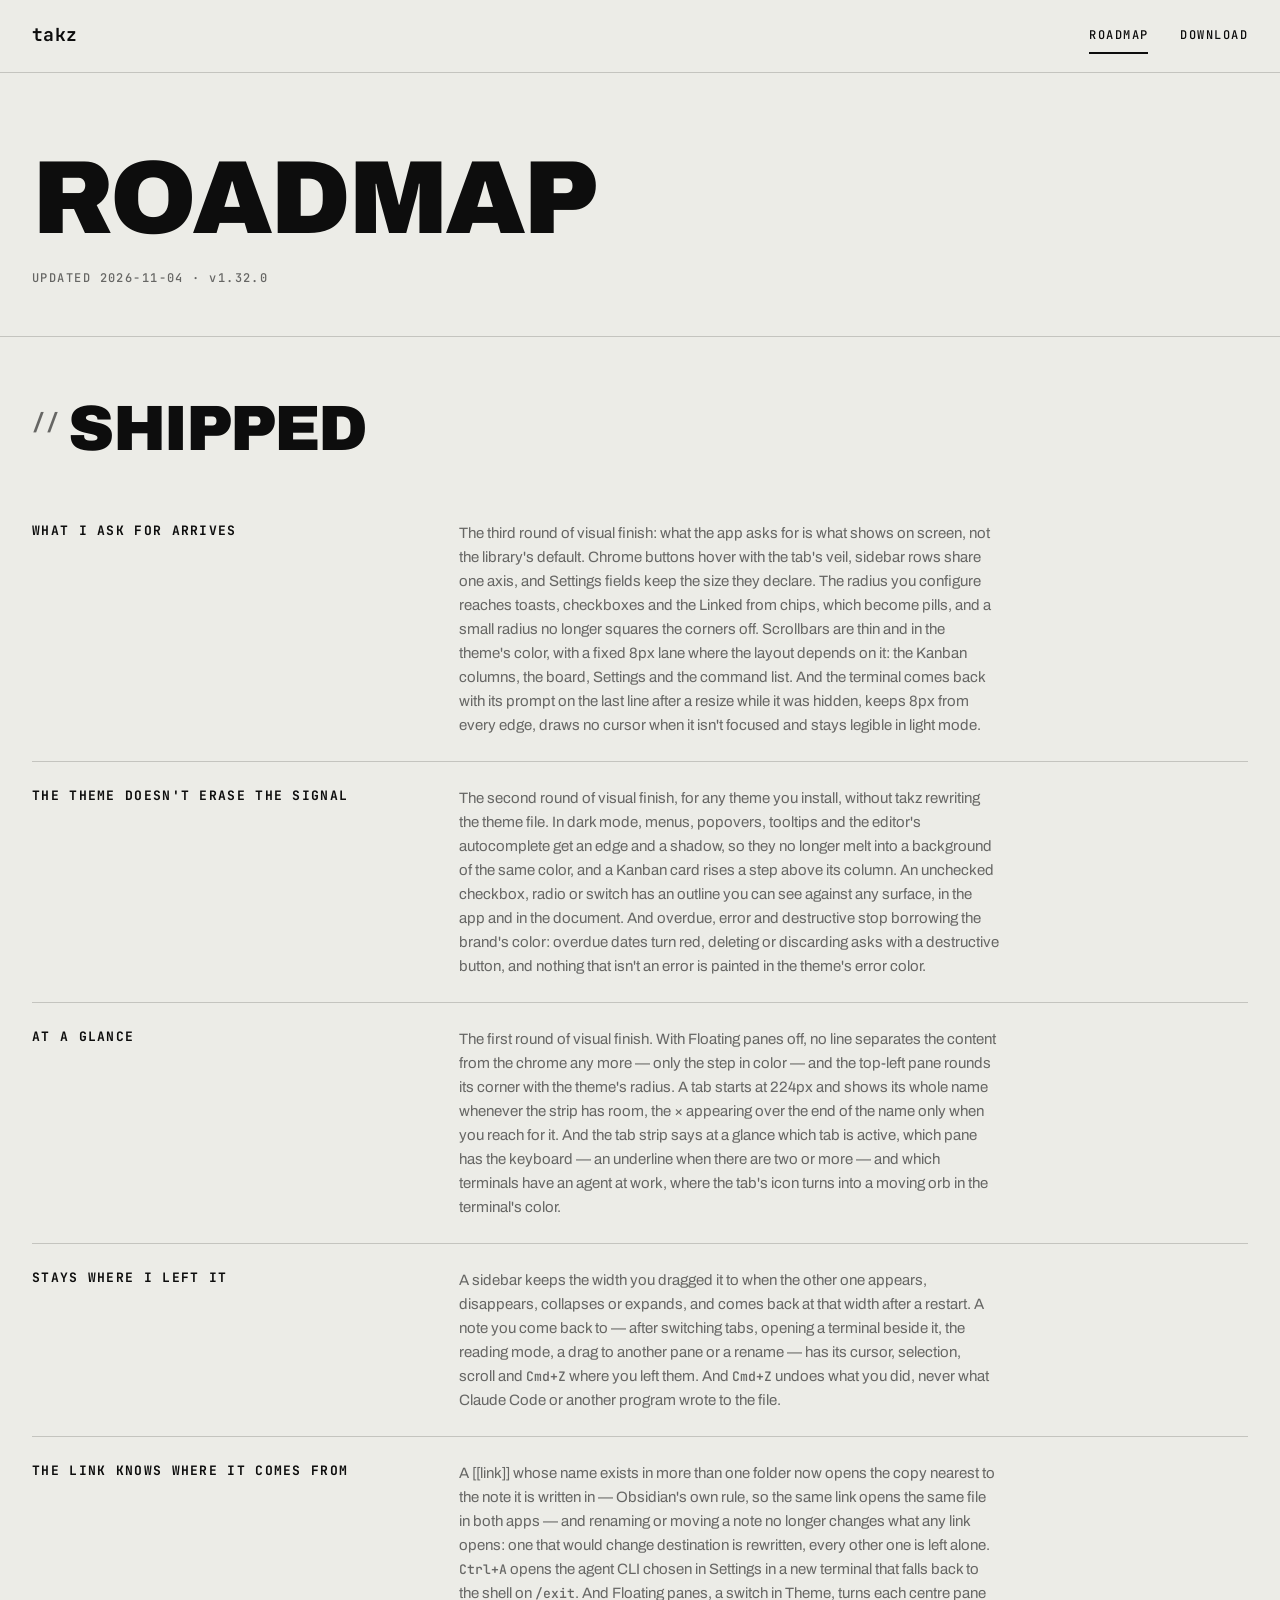
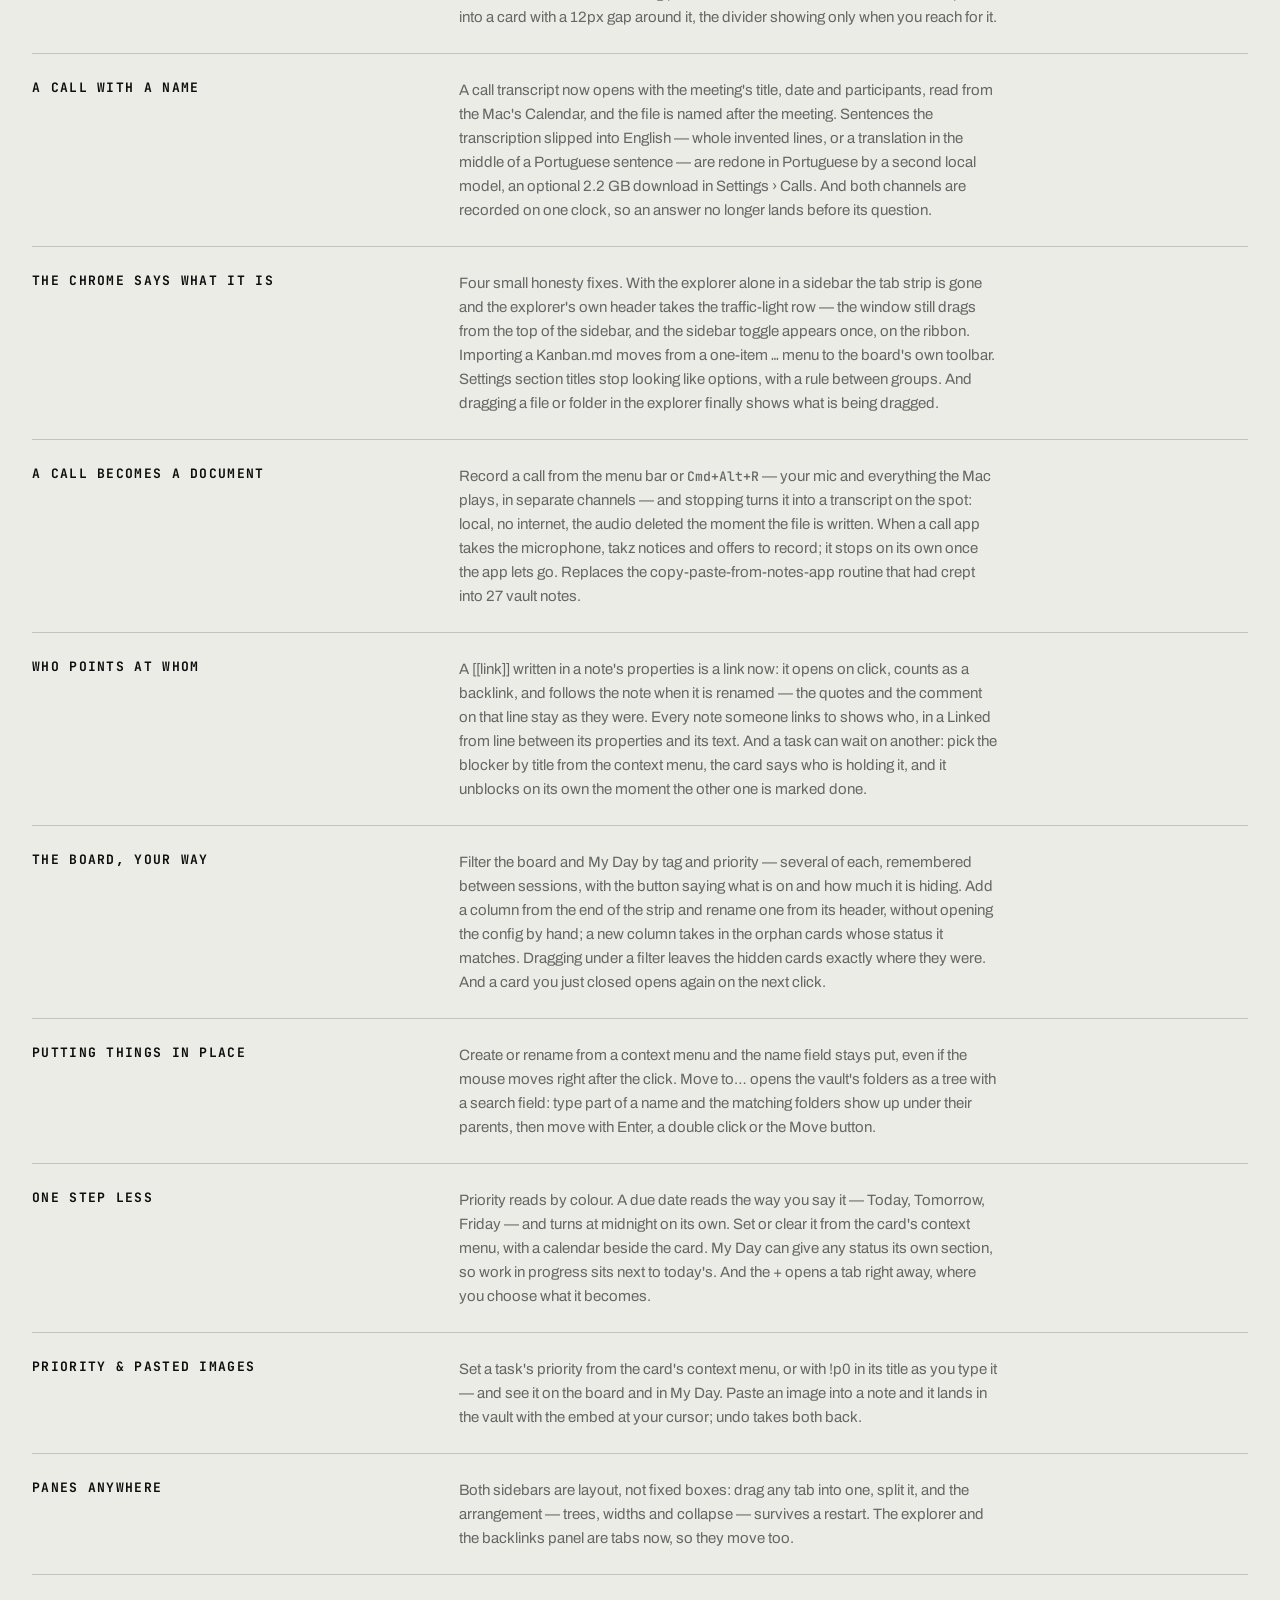
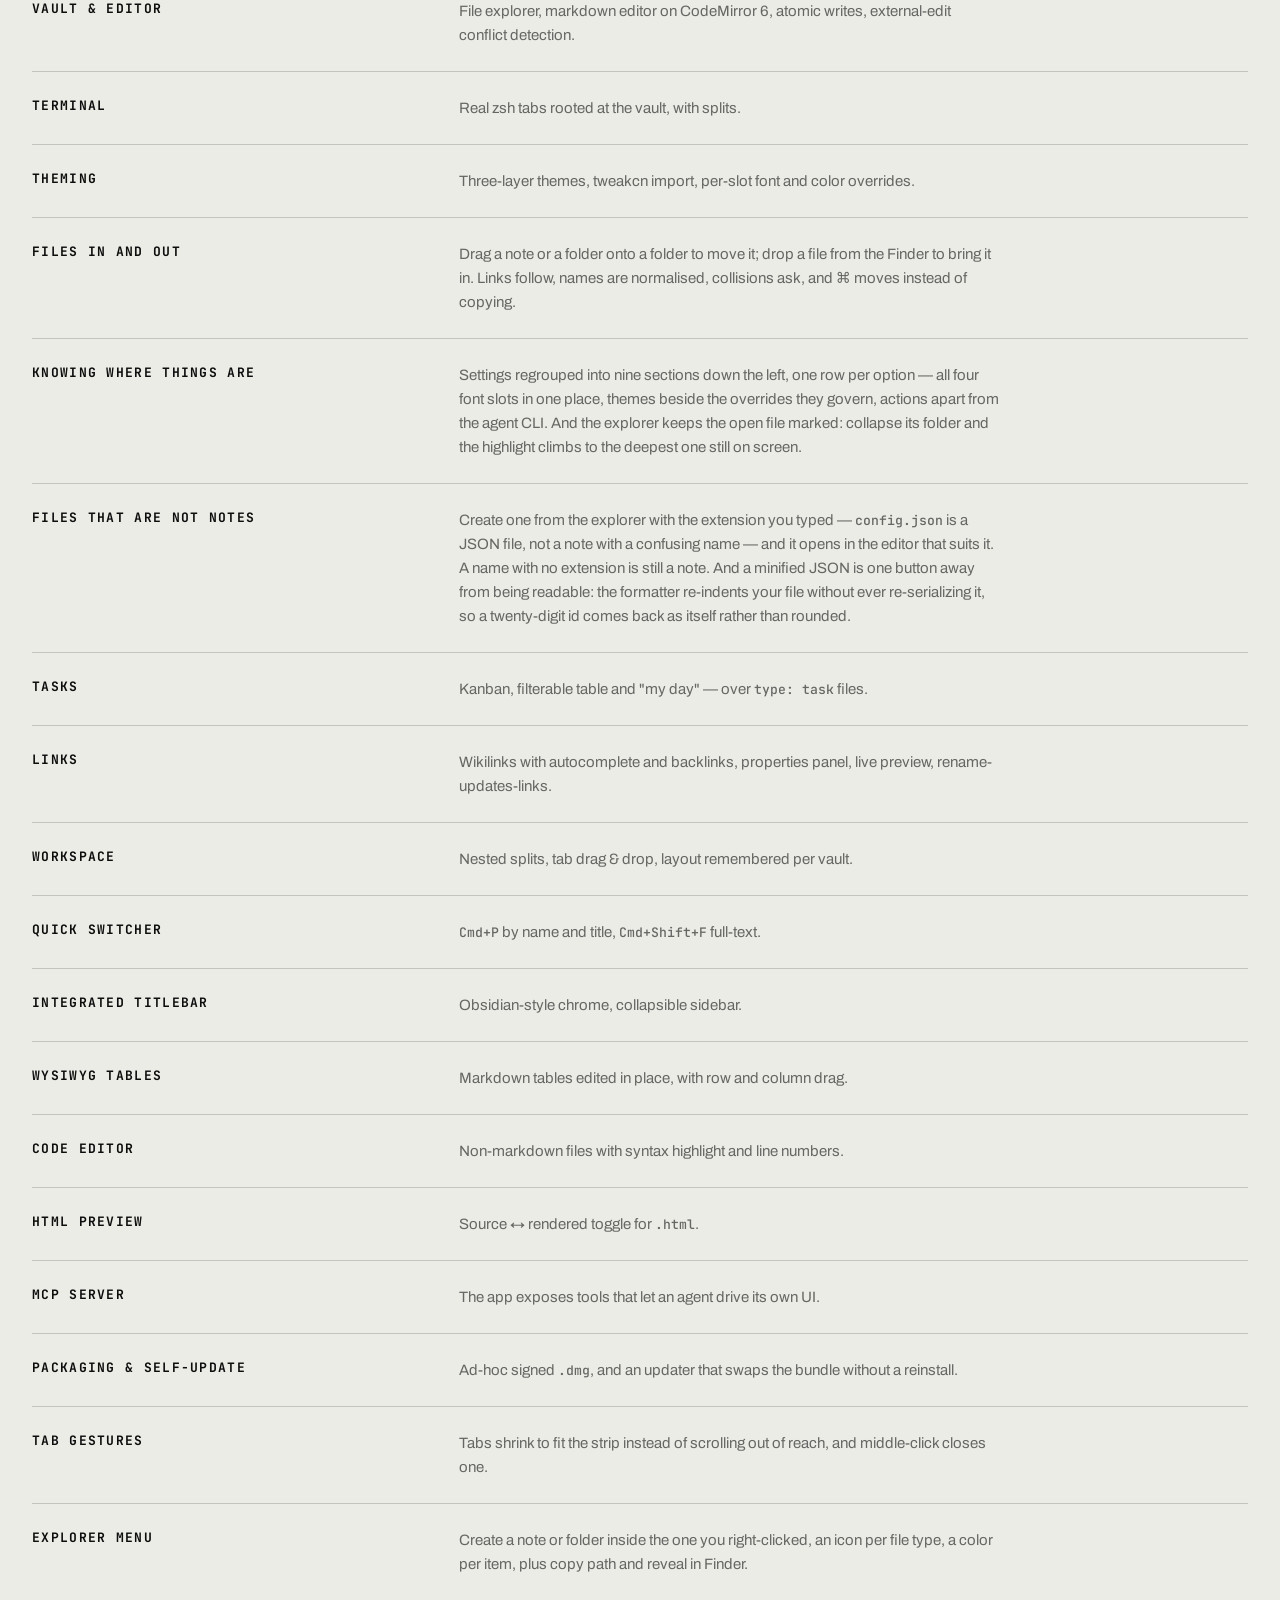
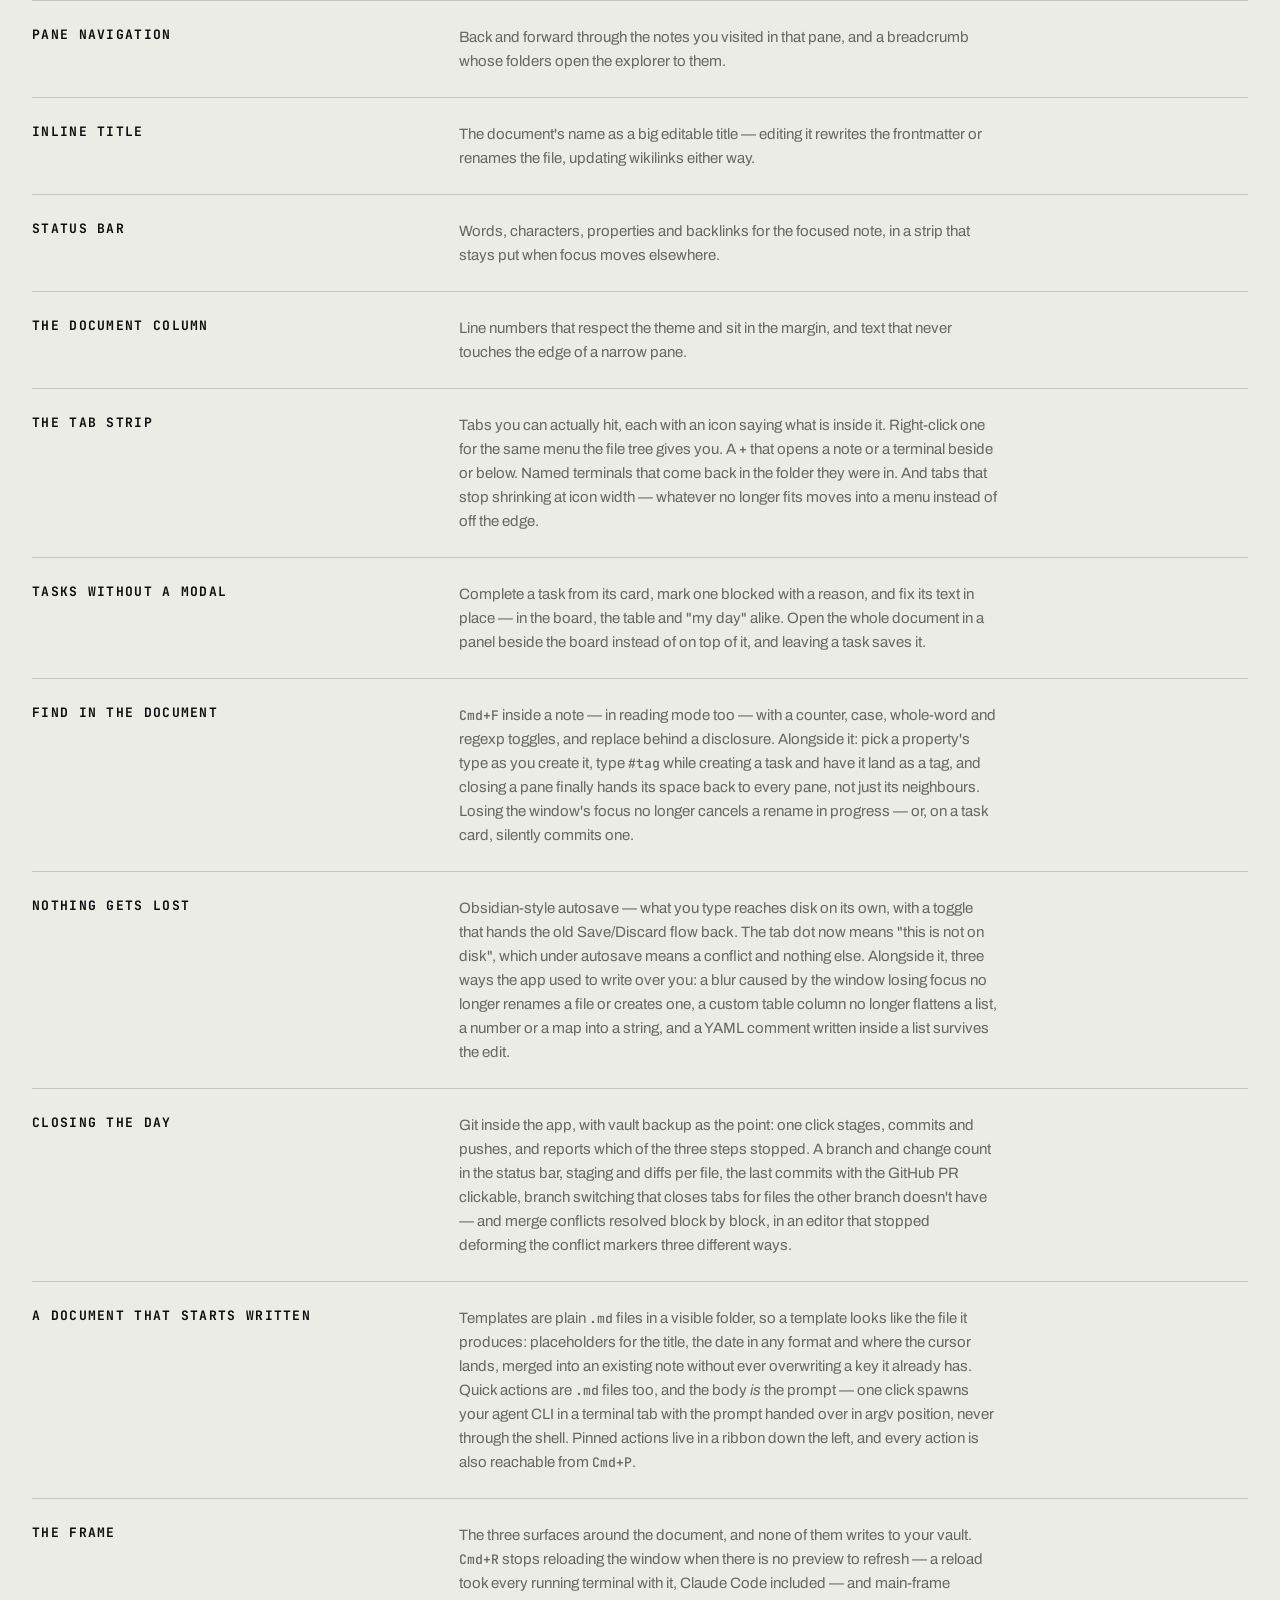
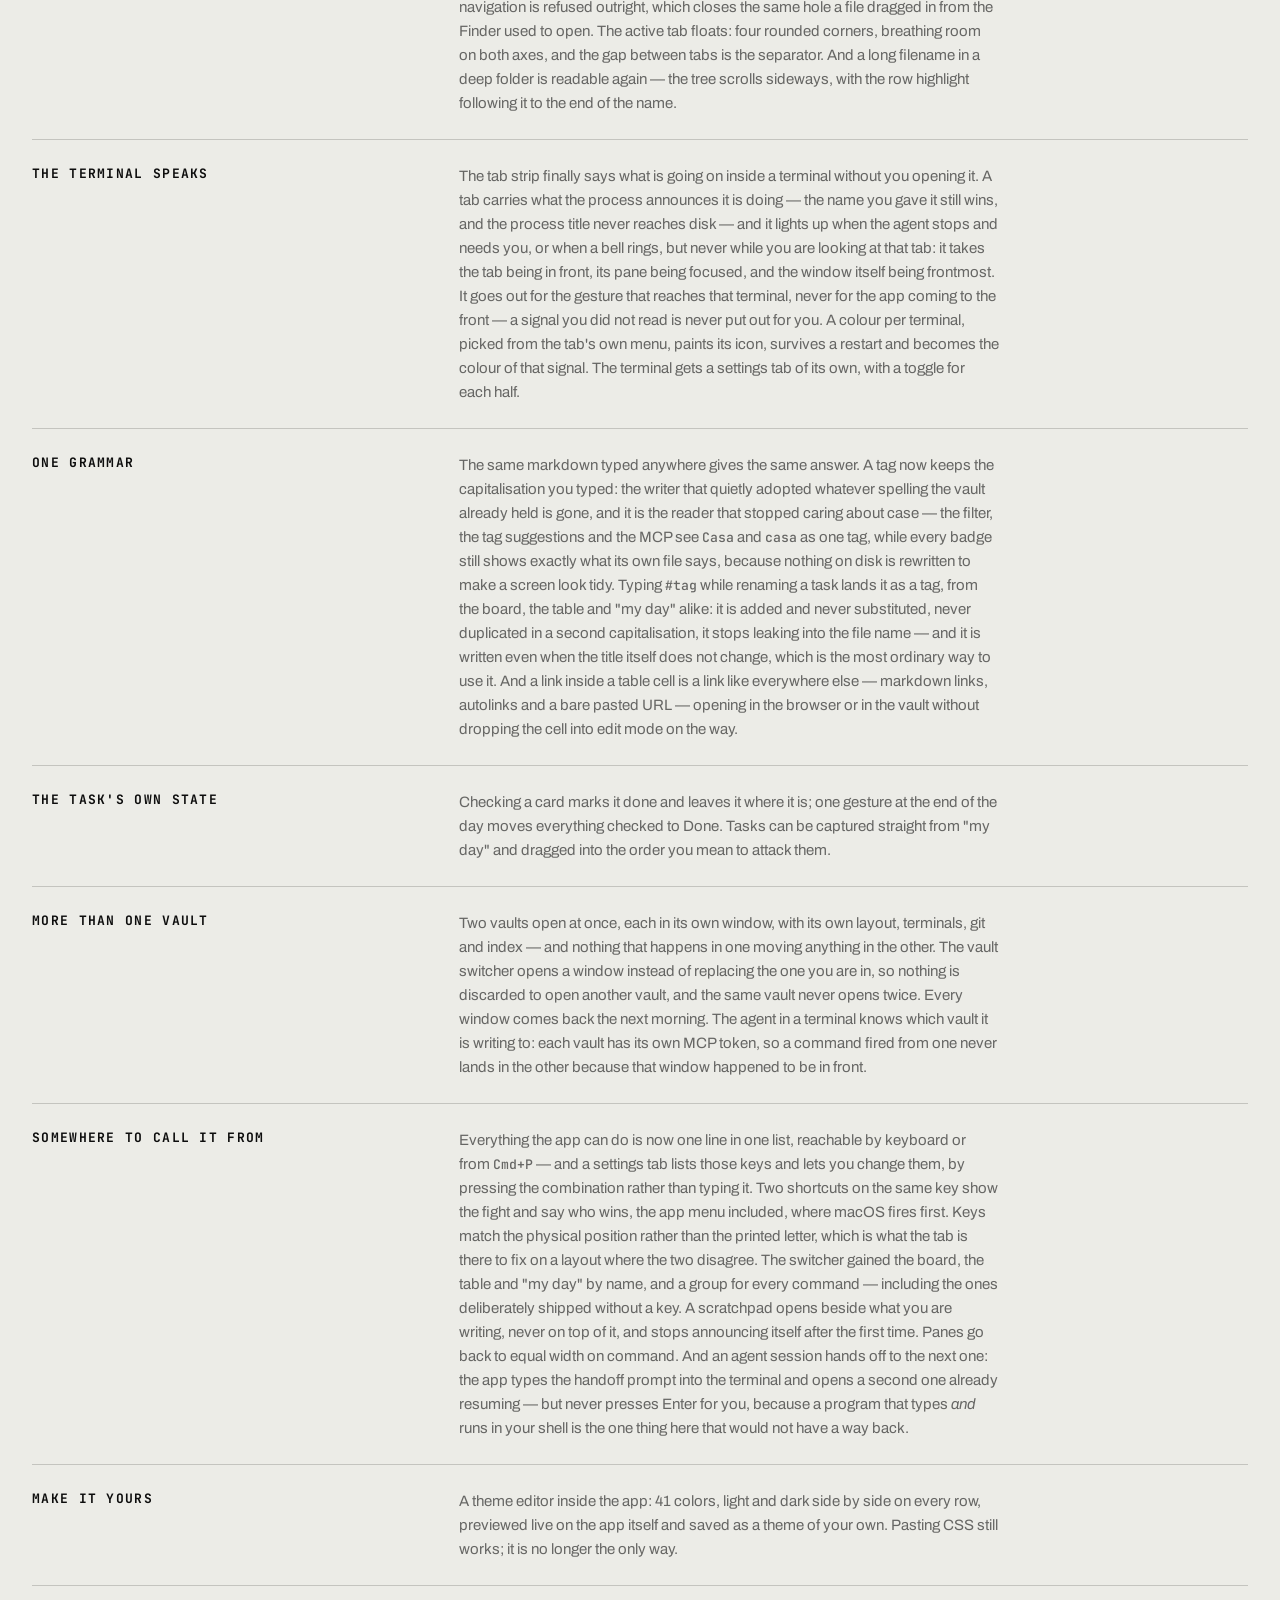
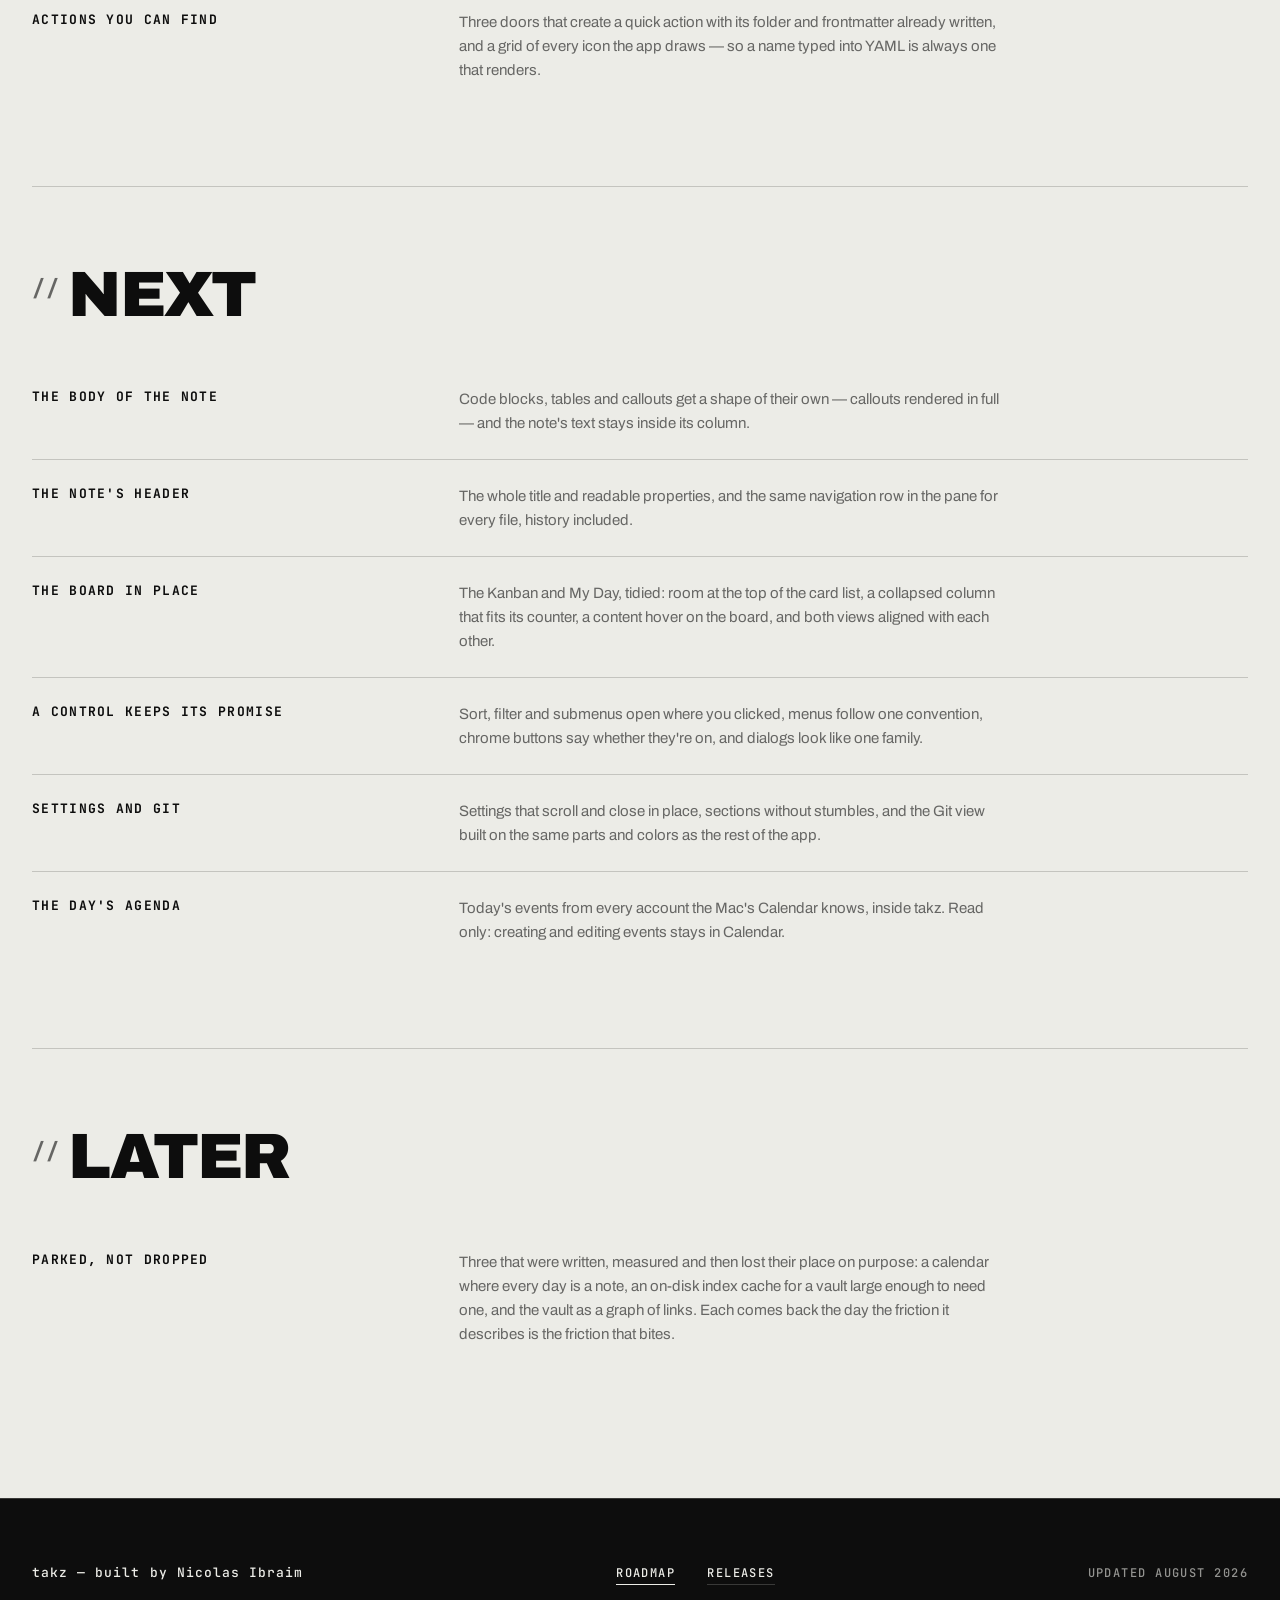
==== commit dddbad12: "takz 1.32.0" ====
--- a/roadmap.html
+++ b/roadmap.html
@@ -32,7 +32,7 @@
   <section class="section roadmap-header">
     <div class="wrap">
       <h1 class="display roadmap-title">ROADMAP</h1>
-      <p class="meta">UPDATED 2026-10-26 · v1.31.0</p>
+      <p class="meta">UPDATED 2026-11-04 · v1.32.0</p>
     </div>
   </section>
 
@@ -46,6 +46,10 @@
         <h2 class="h2"><span class="slash" aria-hidden="true">//</span>SHIPPED</h2>
         <dl class="roadmap-list">
           <div class="roadmap-item">
+            <dt class="roadmap-item__title">What I ask for arrives</dt>
+            <dd class="roadmap-item__text">The third round of visual finish: what the app asks for is what shows on screen, not the library's default. Chrome buttons hover with the tab's veil, sidebar rows share one axis, and Settings fields keep the size they declare. The radius you configure reaches toasts, checkboxes and the Linked from chips, which become pills, and a small radius no longer squares the corners off. Scrollbars are thin and in the theme's color, with a fixed 8px lane where the layout depends on it: the Kanban columns, the board, Settings and the command list. And the terminal comes back with its prompt on the last line after a resize while it was hidden, keeps 8px from every edge, draws no cursor when it isn't focused and stays legible in light mode.</dd>
+          </div>
+          <div class="roadmap-item">
             <dt class="roadmap-item__title">The theme doesn't erase the signal</dt>
             <dd class="roadmap-item__text">The second round of visual finish, for any theme you install, without takz rewriting the theme file. In dark mode, menus, popovers, tooltips and the editor's autocomplete get an edge and a shadow, so they no longer melt into a background of the same color, and a Kanban card rises a step above its column. An unchecked checkbox, radio or switch has an outline you can see against any surface, in the app and in the document. And overdue, error and destructive stop borrowing the brand's color: overdue dates turn red, deleting or discarding asks with a destructive button, and nothing that isn't an error is painted in the theme's error color.</dd>
           </div>
@@ -247,10 +251,6 @@
       <div class="roadmap-group">
         <h2 class="h2"><span class="slash" aria-hidden="true">//</span>NEXT</h2>
         <dl class="roadmap-list">
-          <div class="roadmap-item">
-            <dt class="roadmap-item__title">What I ask for arrives</dt>
-            <dd class="roadmap-item__text">The value you set beats the library's default: a style asked for in the app wins over the component's variant, the radius you configure reaches toasts, checkboxes and chips, scrollbars take the app's look, and the terminal follows the theme instead of xterm's defaults.</dd>
-          </div>
           <div class="roadmap-item">
             <dt class="roadmap-item__title">The body of the note</dt>
             <dd class="roadmap-item__text">Code blocks, tables and callouts get a shape of their own — callouts rendered in full — and the note's text stays inside its column.</dd>
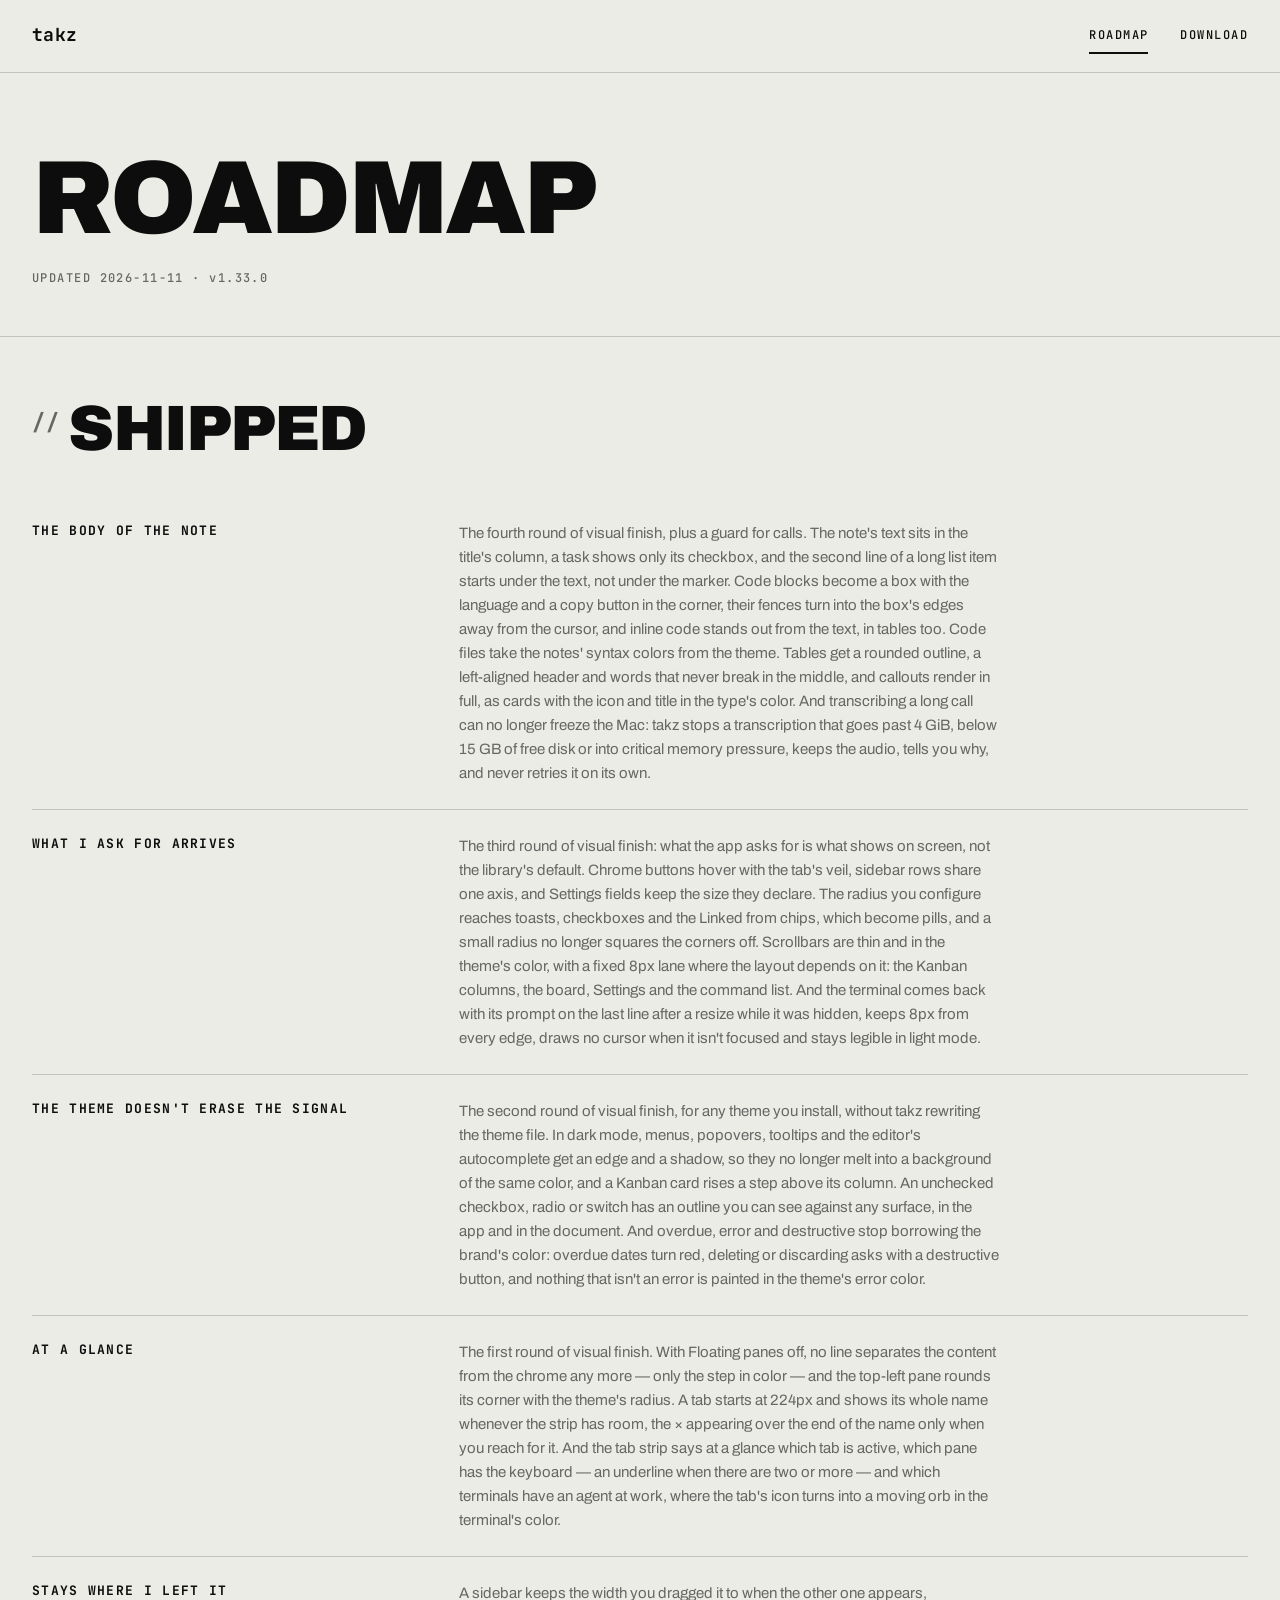
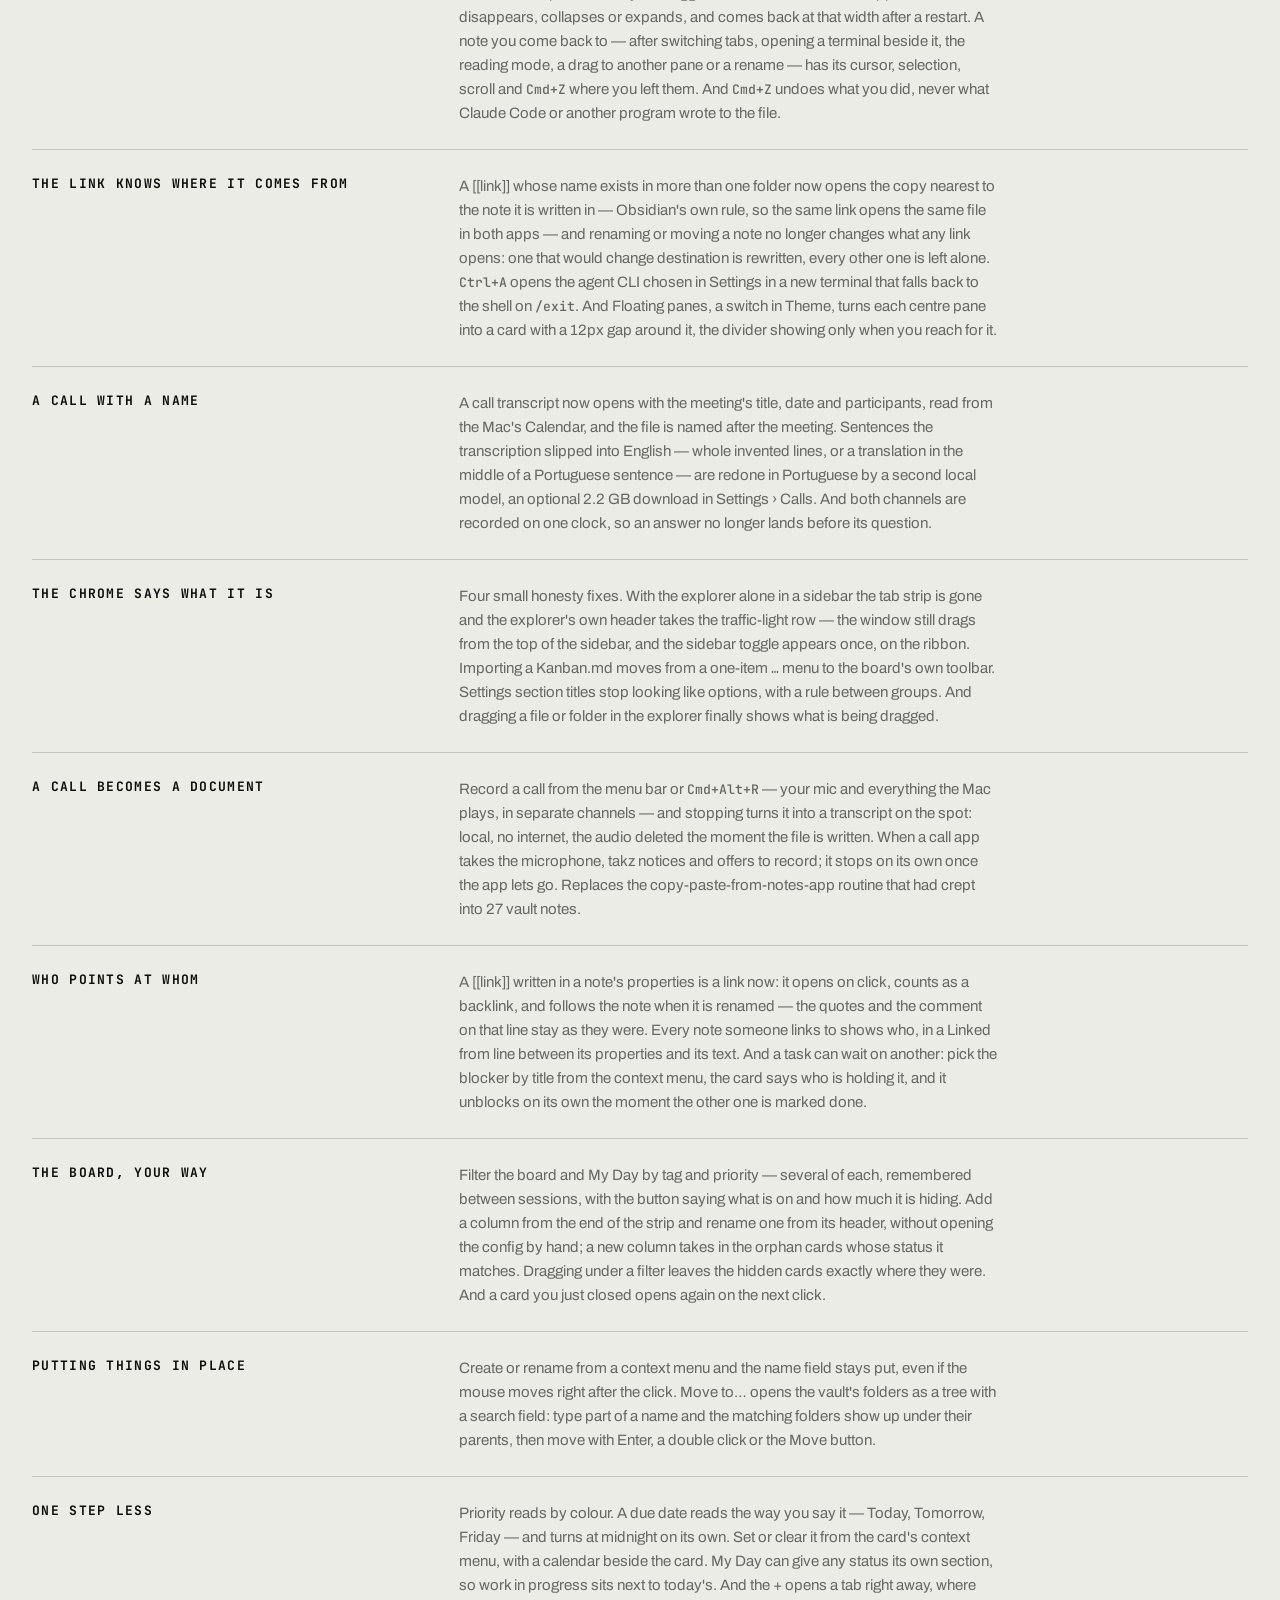
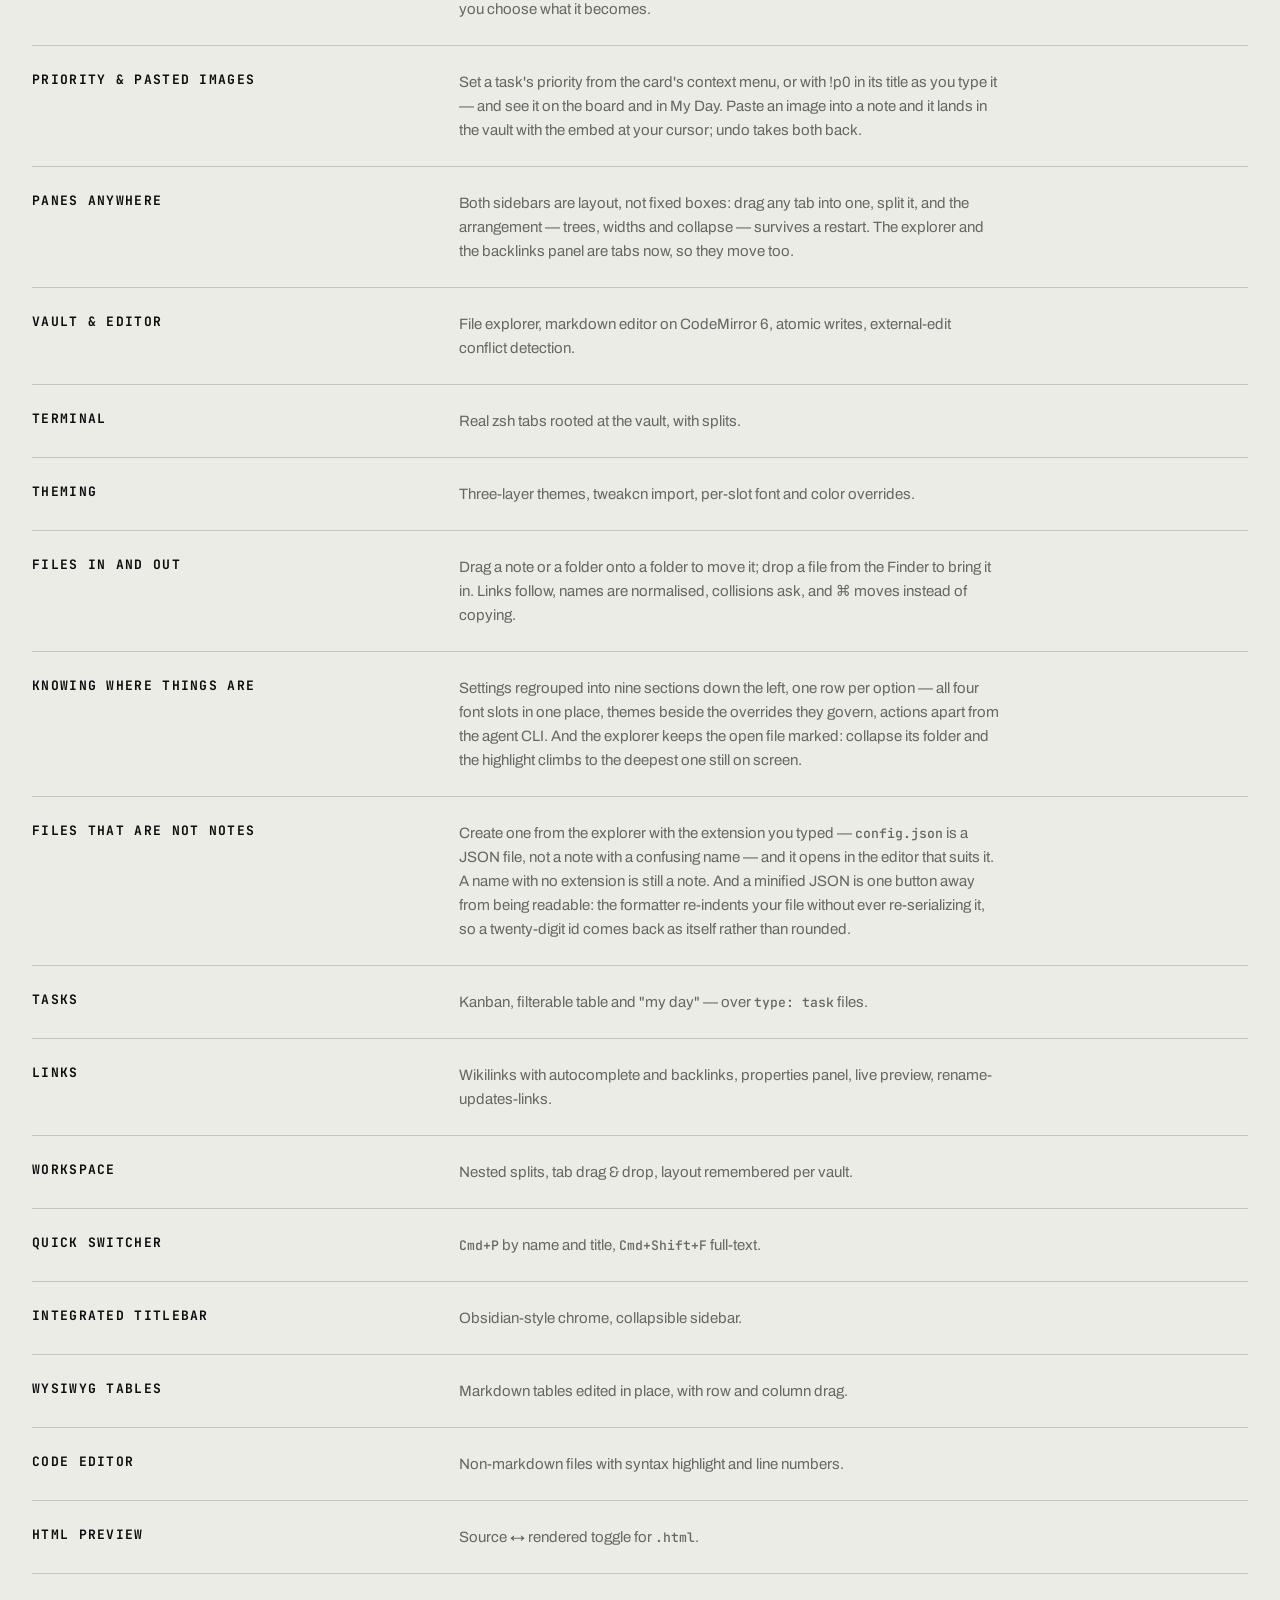
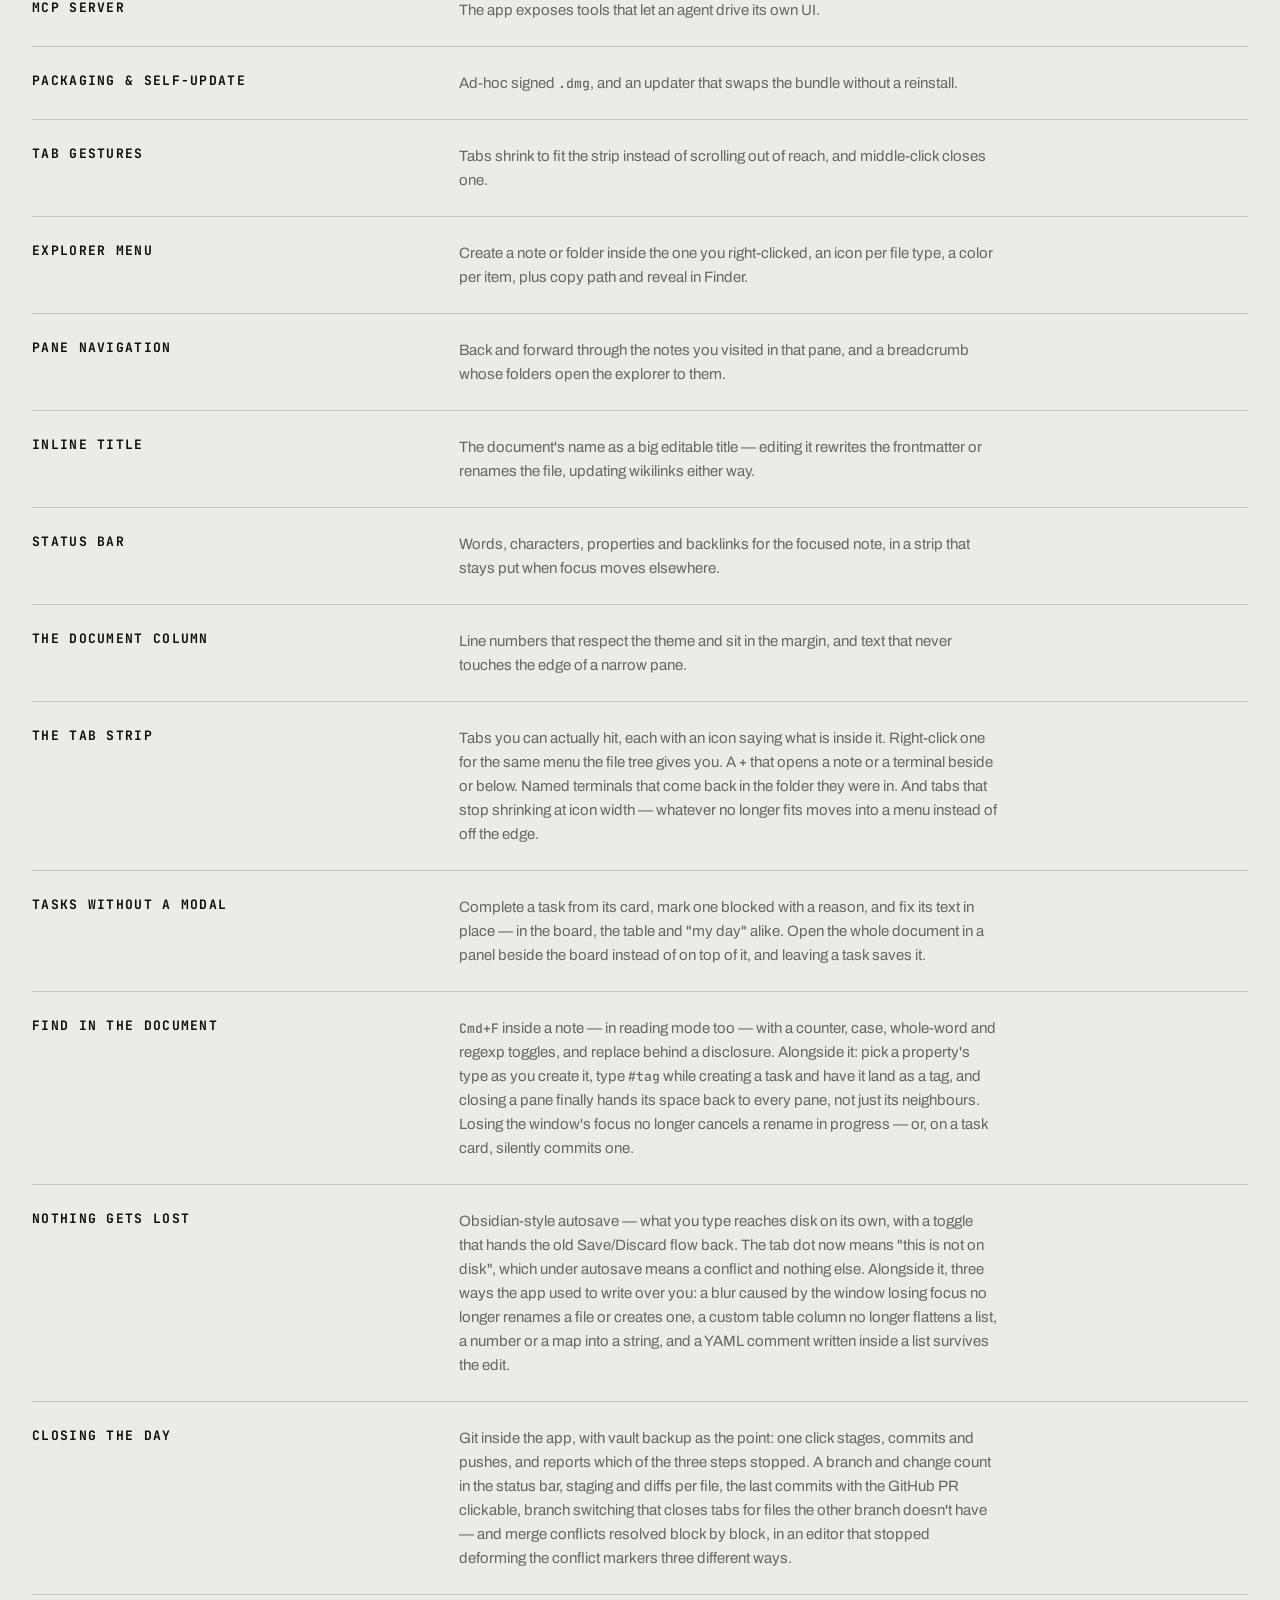
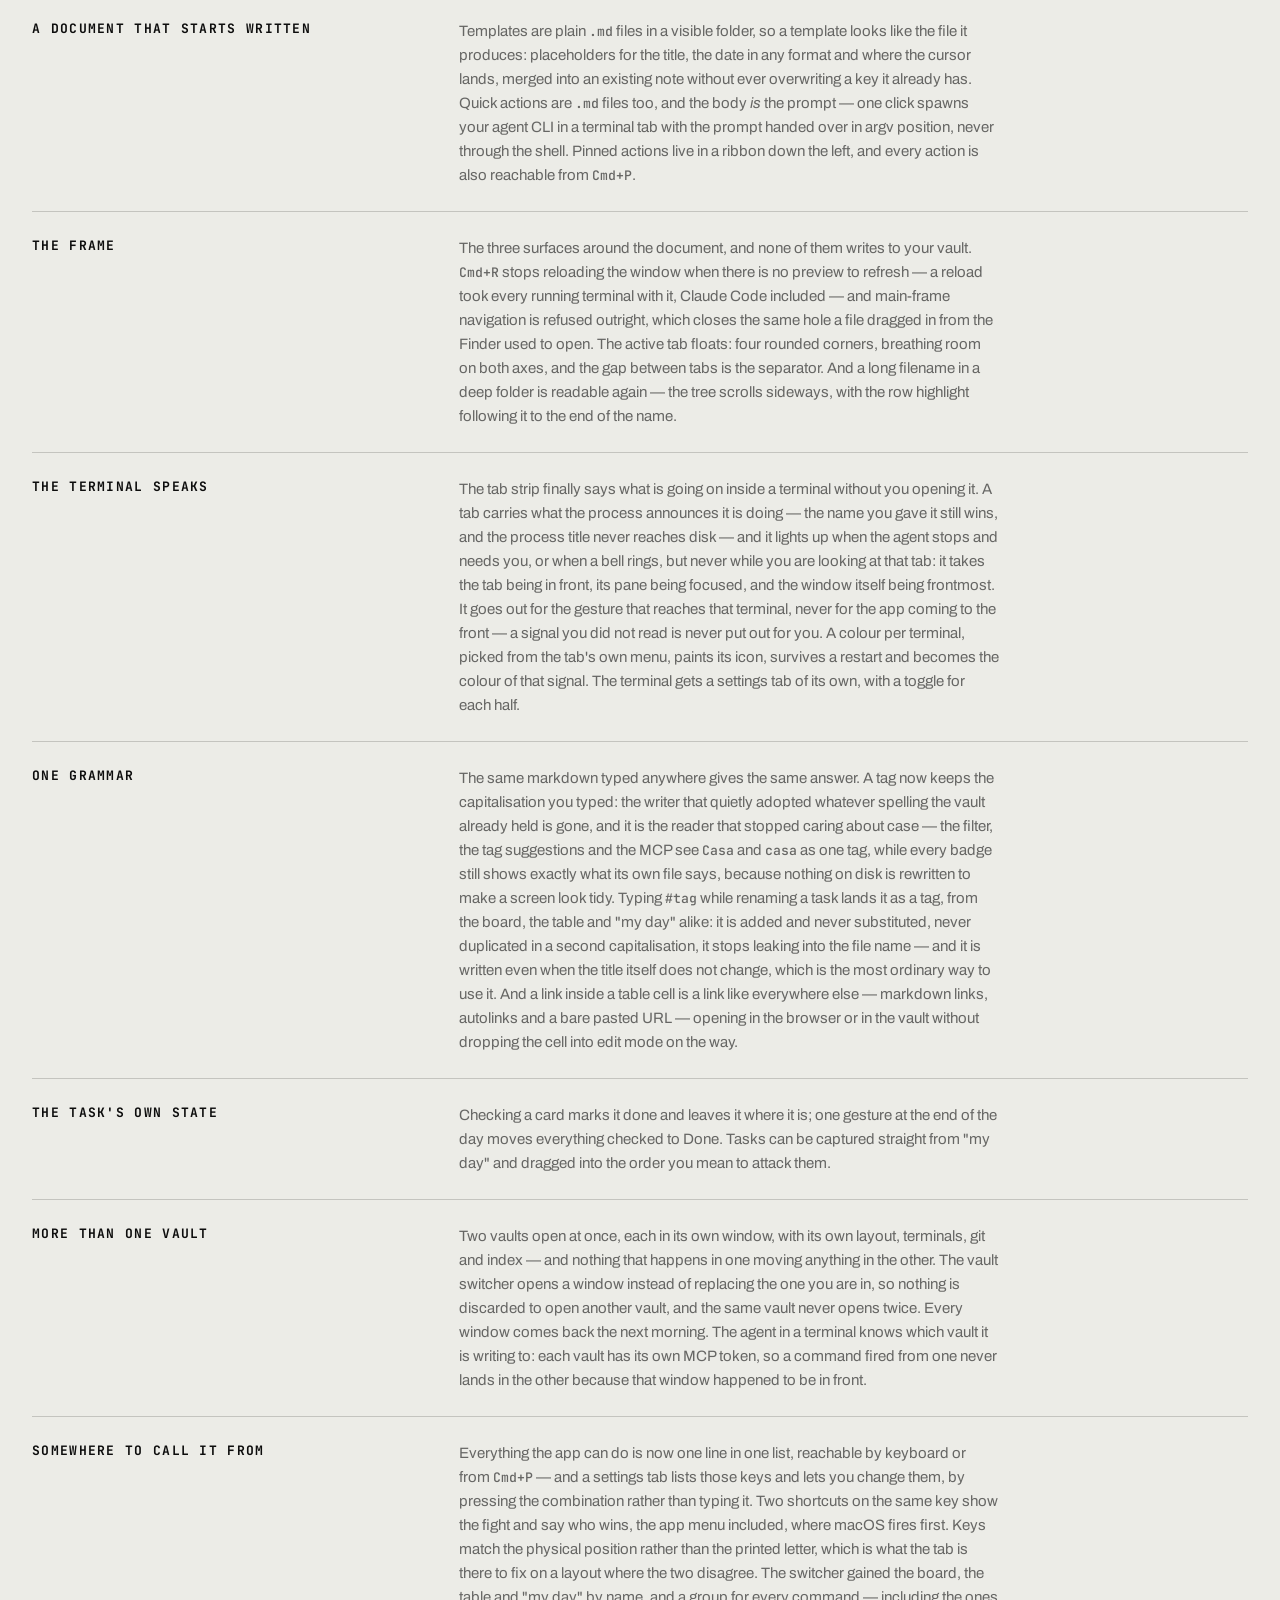
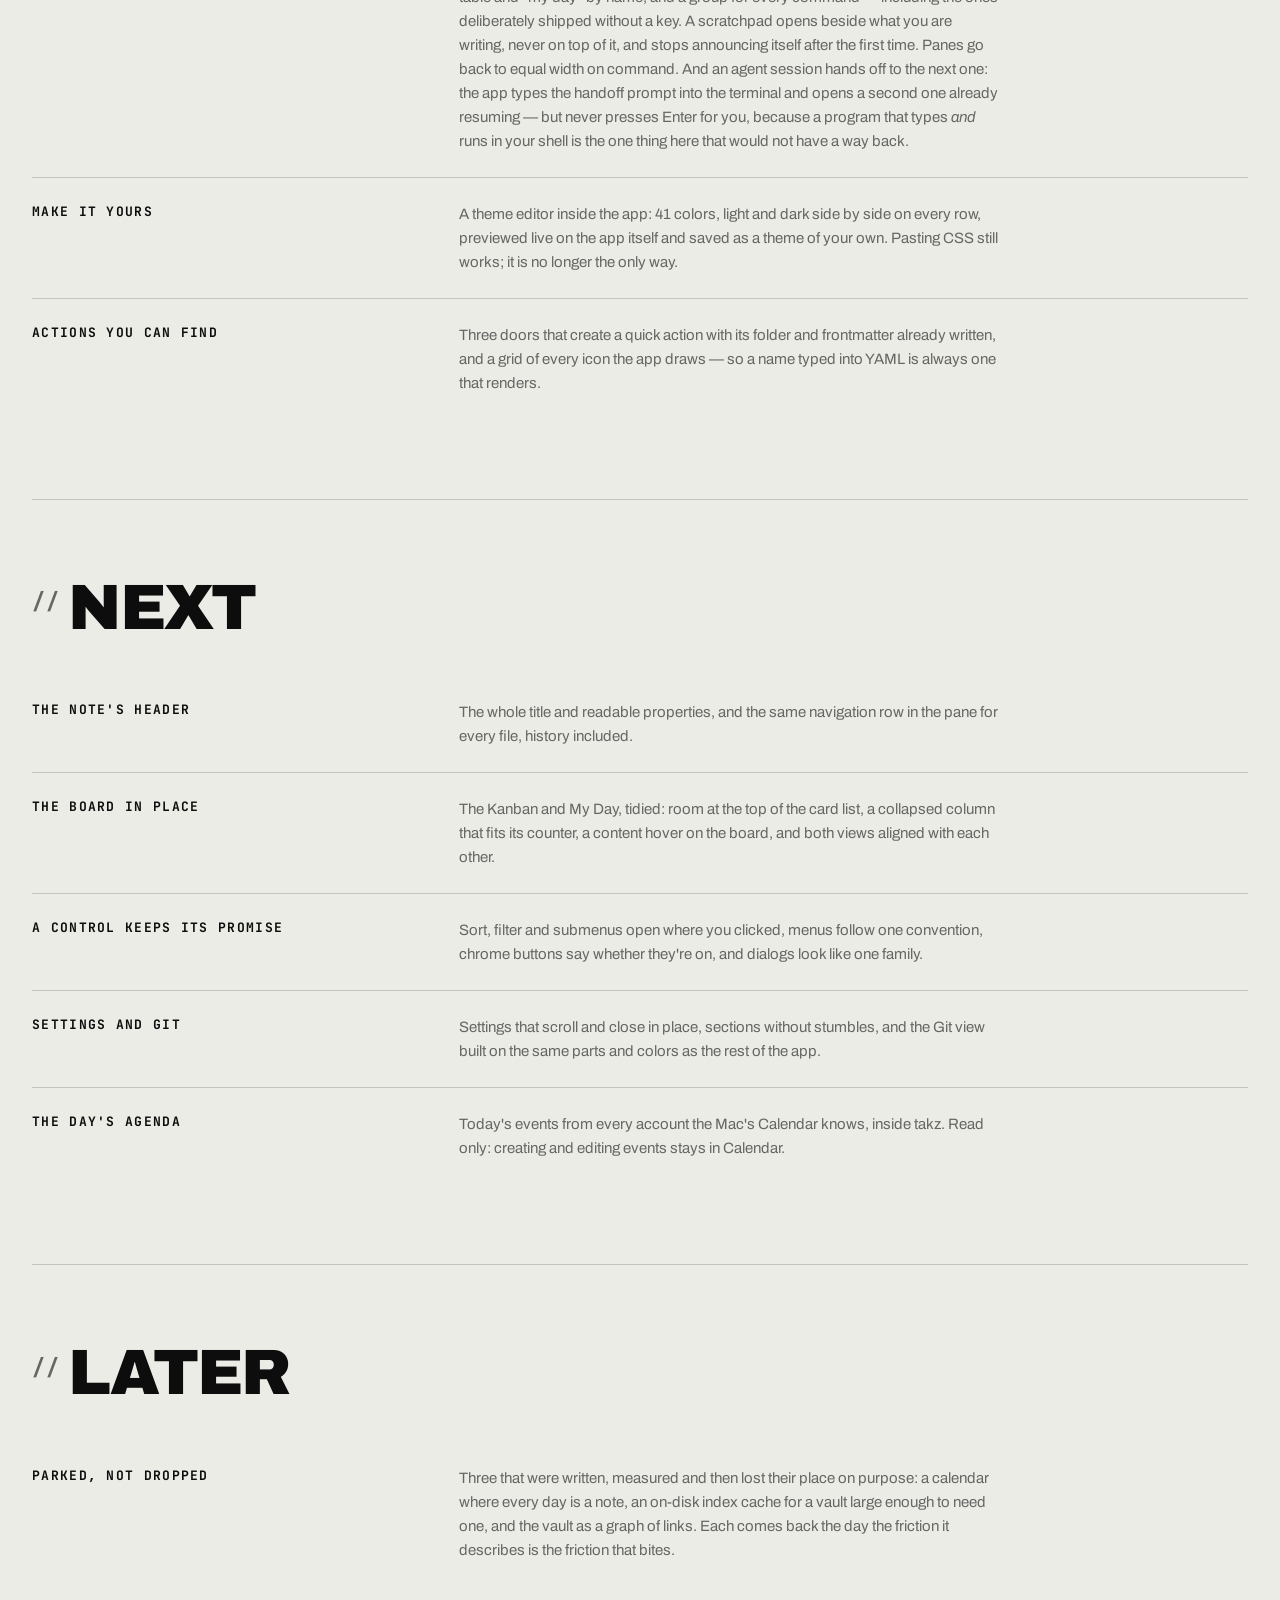
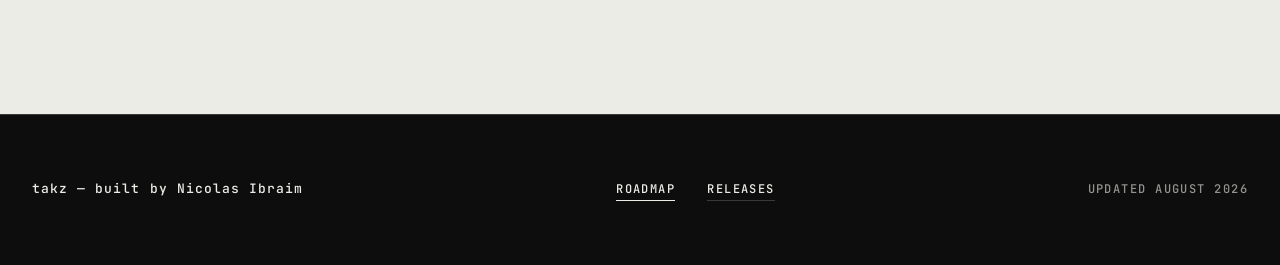
==== commit 26b6b36e: "takz 1.33.0" ====
--- a/roadmap.html
+++ b/roadmap.html
@@ -32,7 +32,7 @@
   <section class="section roadmap-header">
     <div class="wrap">
       <h1 class="display roadmap-title">ROADMAP</h1>
-      <p class="meta">UPDATED 2026-11-04 · v1.32.0</p>
+      <p class="meta">UPDATED 2026-11-11 · v1.33.0</p>
     </div>
   </section>
 
@@ -46,6 +46,10 @@
         <h2 class="h2"><span class="slash" aria-hidden="true">//</span>SHIPPED</h2>
         <dl class="roadmap-list">
           <div class="roadmap-item">
+            <dt class="roadmap-item__title">The body of the note</dt>
+            <dd class="roadmap-item__text">The fourth round of visual finish, plus a guard for calls. The note's text sits in the title's column, a task shows only its checkbox, and the second line of a long list item starts under the text, not under the marker. Code blocks become a box with the language and a copy button in the corner, their fences turn into the box's edges away from the cursor, and inline code stands out from the text, in tables too. Code files take the notes' syntax colors from the theme. Tables get a rounded outline, a left-aligned header and words that never break in the middle, and callouts render in full, as cards with the icon and title in the type's color. And transcribing a long call can no longer freeze the Mac: takz stops a transcription that goes past 4 GiB, below 15 GB of free disk or into critical memory pressure, keeps the audio, tells you why, and never retries it on its own.</dd>
+          </div>
+          <div class="roadmap-item">
             <dt class="roadmap-item__title">What I ask for arrives</dt>
             <dd class="roadmap-item__text">The third round of visual finish: what the app asks for is what shows on screen, not the library's default. Chrome buttons hover with the tab's veil, sidebar rows share one axis, and Settings fields keep the size they declare. The radius you configure reaches toasts, checkboxes and the Linked from chips, which become pills, and a small radius no longer squares the corners off. Scrollbars are thin and in the theme's color, with a fixed 8px lane where the layout depends on it: the Kanban columns, the board, Settings and the command list. And the terminal comes back with its prompt on the last line after a resize while it was hidden, keeps 8px from every edge, draws no cursor when it isn't focused and stays legible in light mode.</dd>
           </div>
@@ -251,10 +255,6 @@
       <div class="roadmap-group">
         <h2 class="h2"><span class="slash" aria-hidden="true">//</span>NEXT</h2>
         <dl class="roadmap-list">
-          <div class="roadmap-item">
-            <dt class="roadmap-item__title">The body of the note</dt>
-            <dd class="roadmap-item__text">Code blocks, tables and callouts get a shape of their own — callouts rendered in full — and the note's text stays inside its column.</dd>
-          </div>
           <div class="roadmap-item">
             <dt class="roadmap-item__title">The note's header</dt>
             <dd class="roadmap-item__text">The whole title and readable properties, and the same navigation row in the pane for every file, history included.</dd>
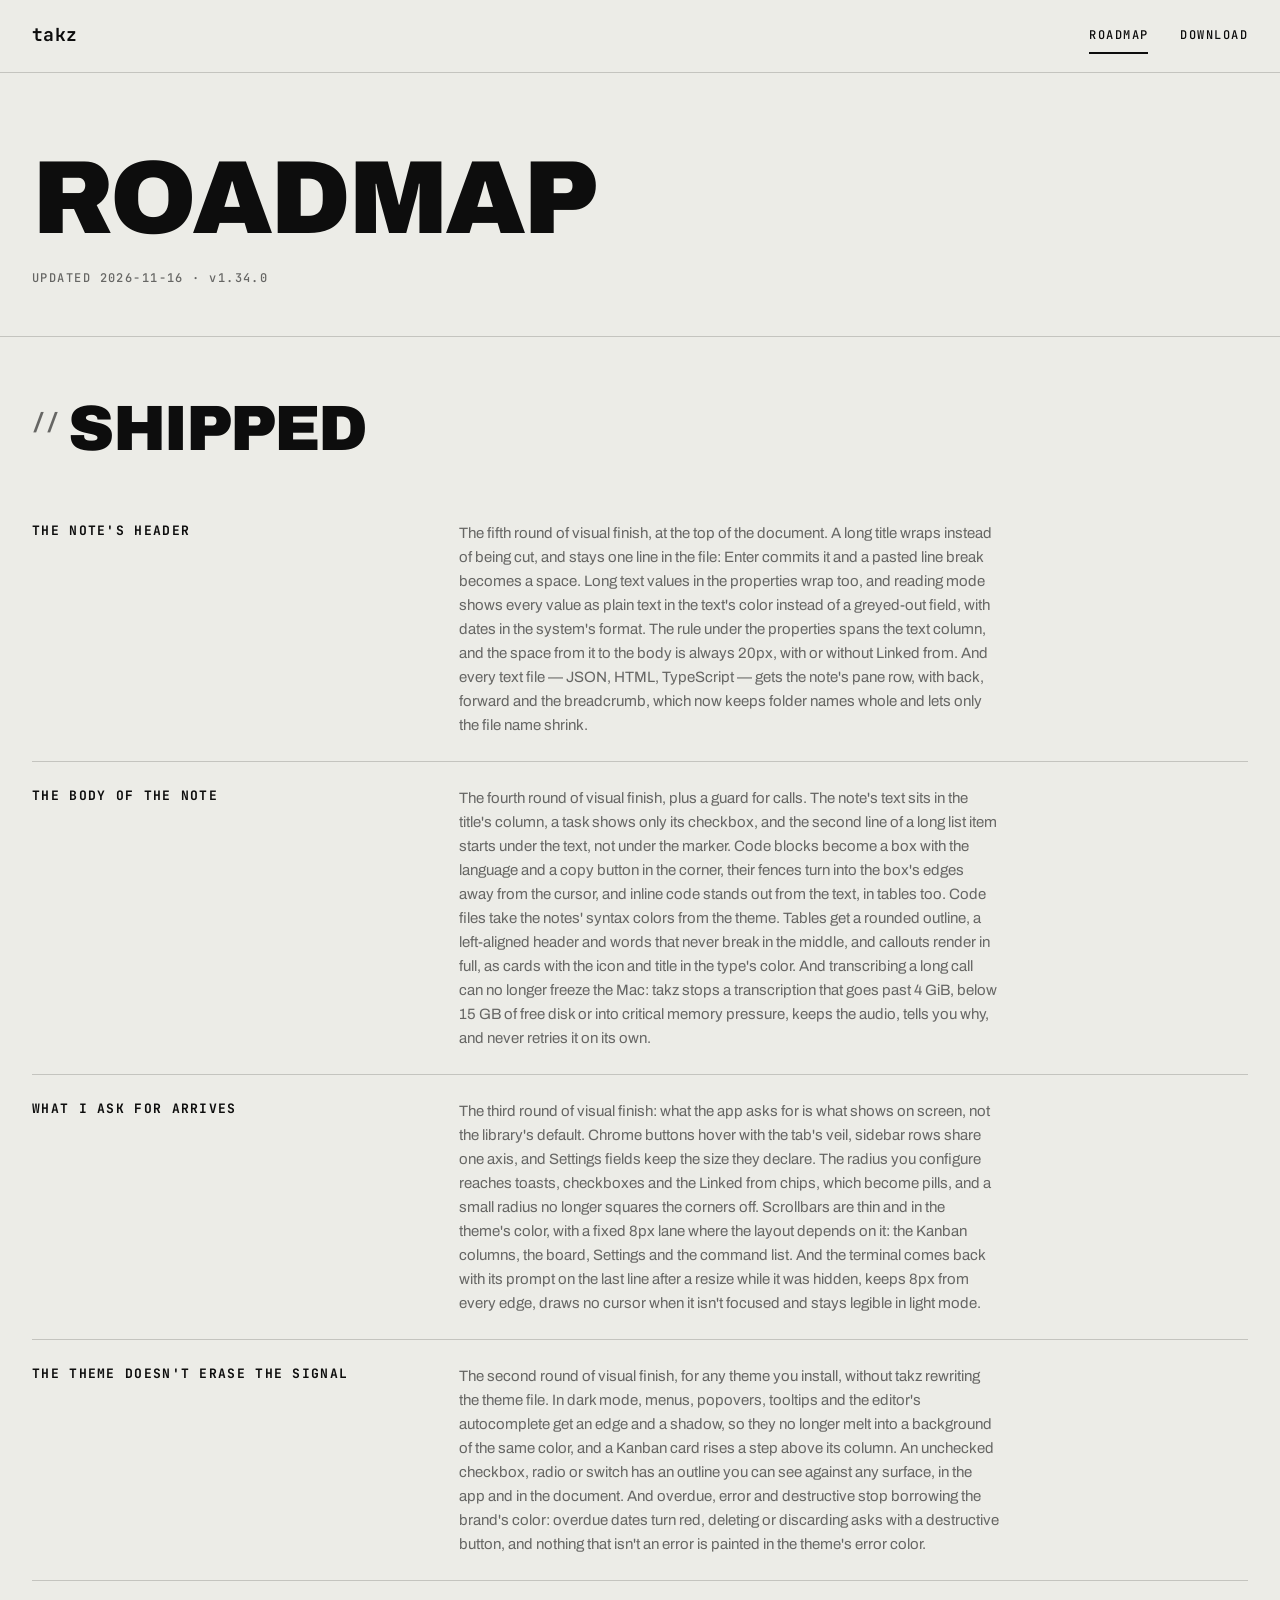
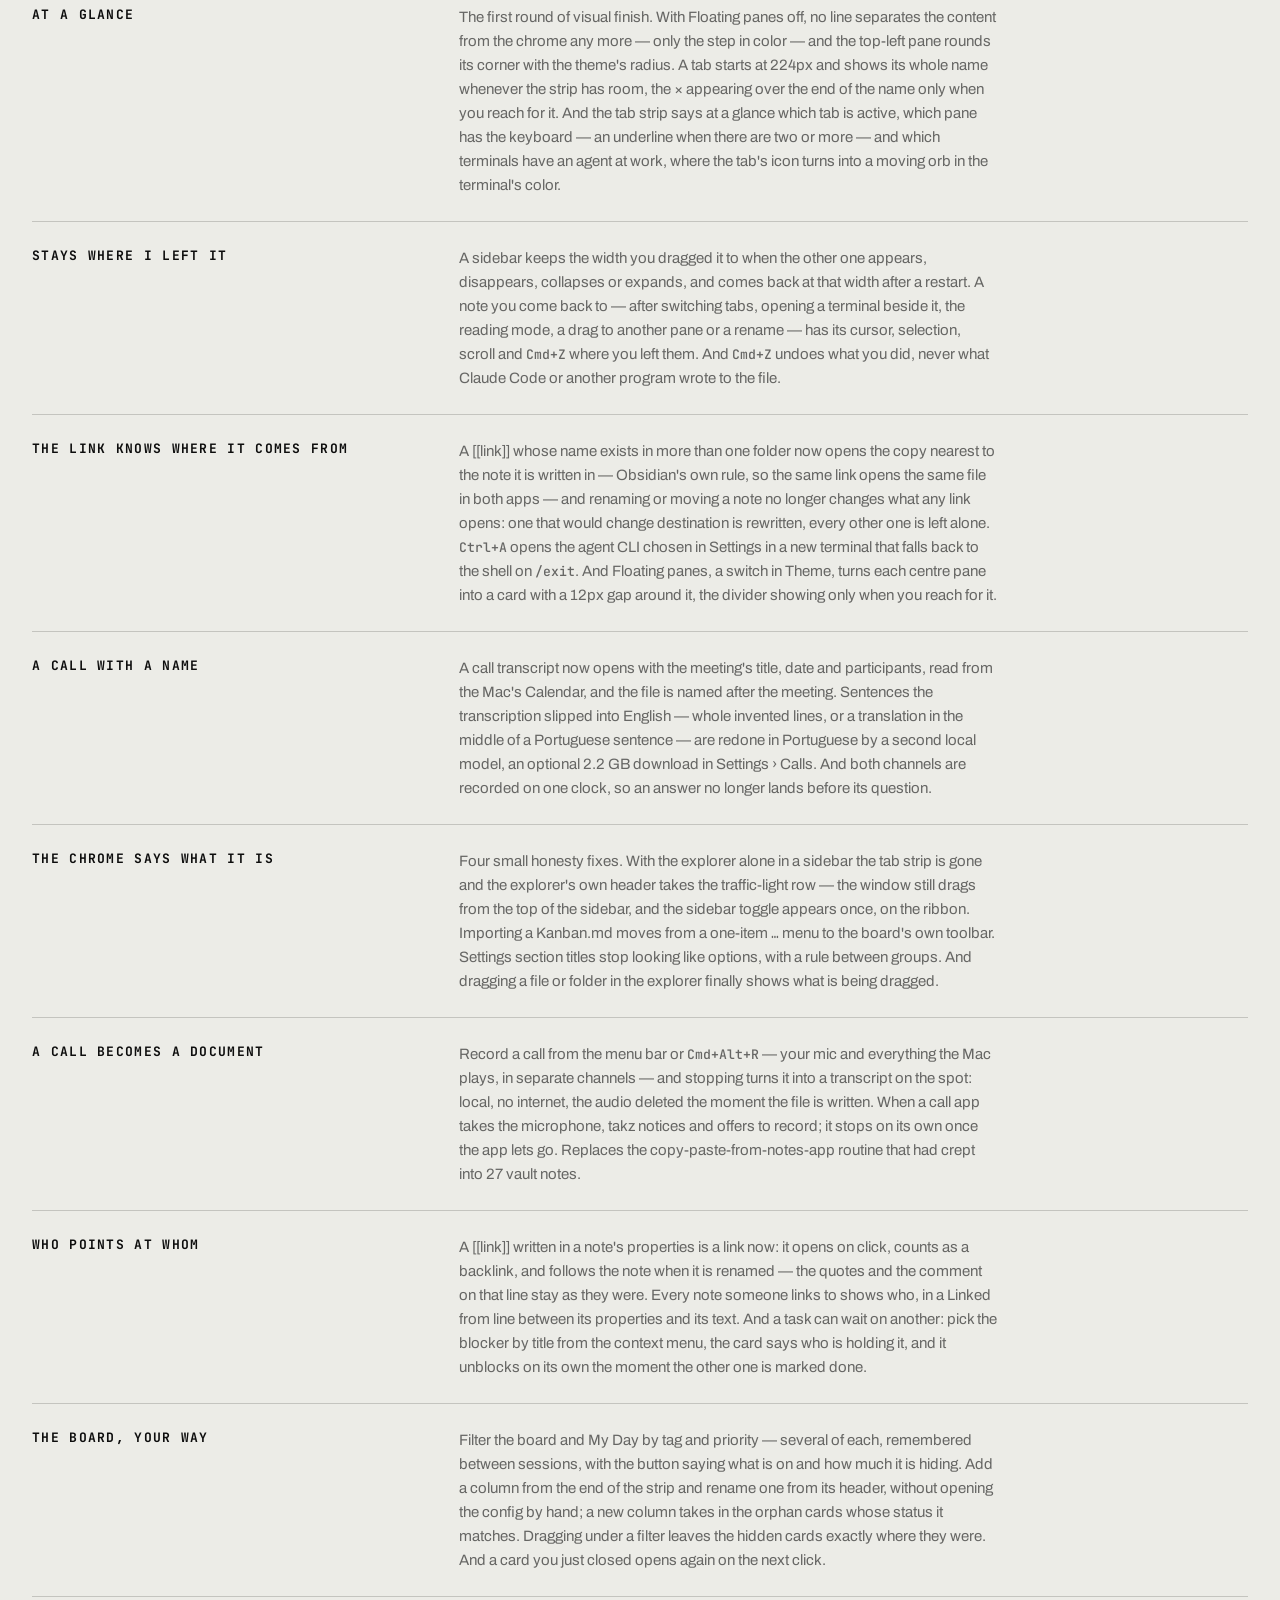
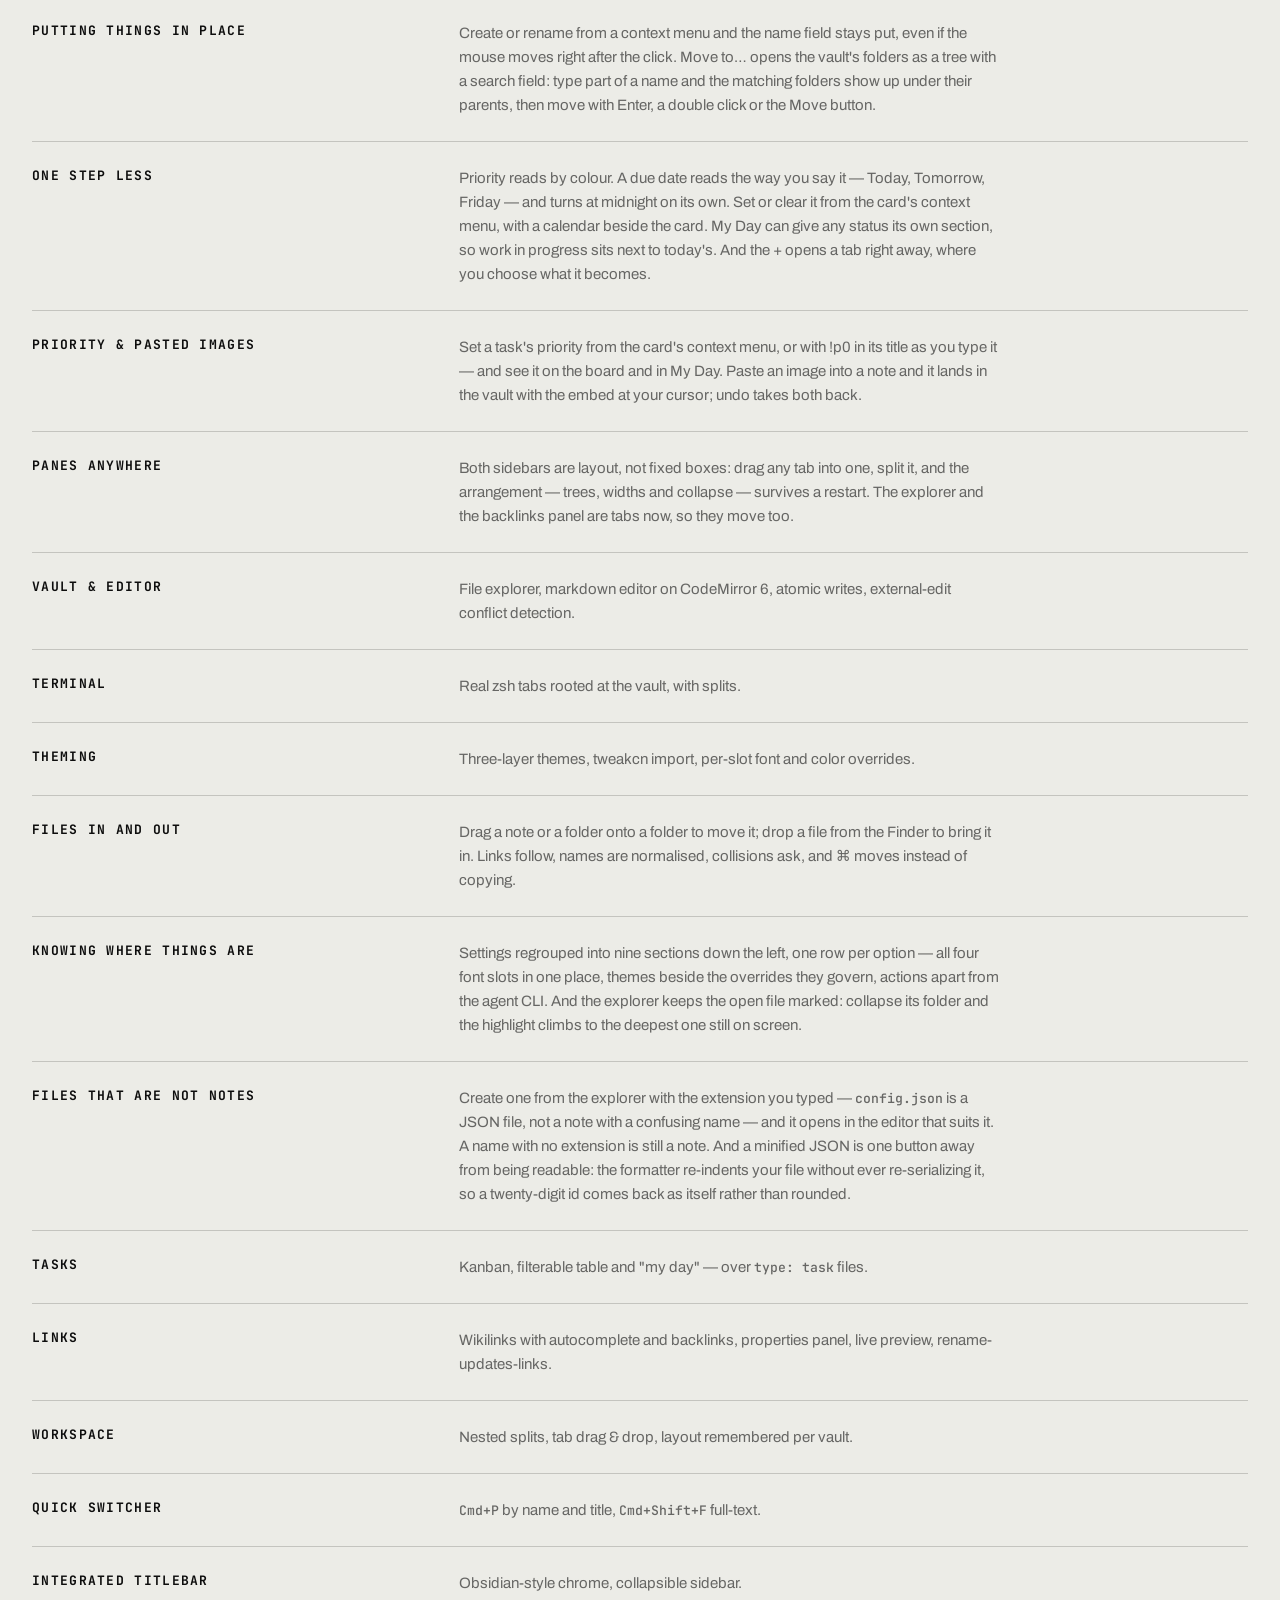
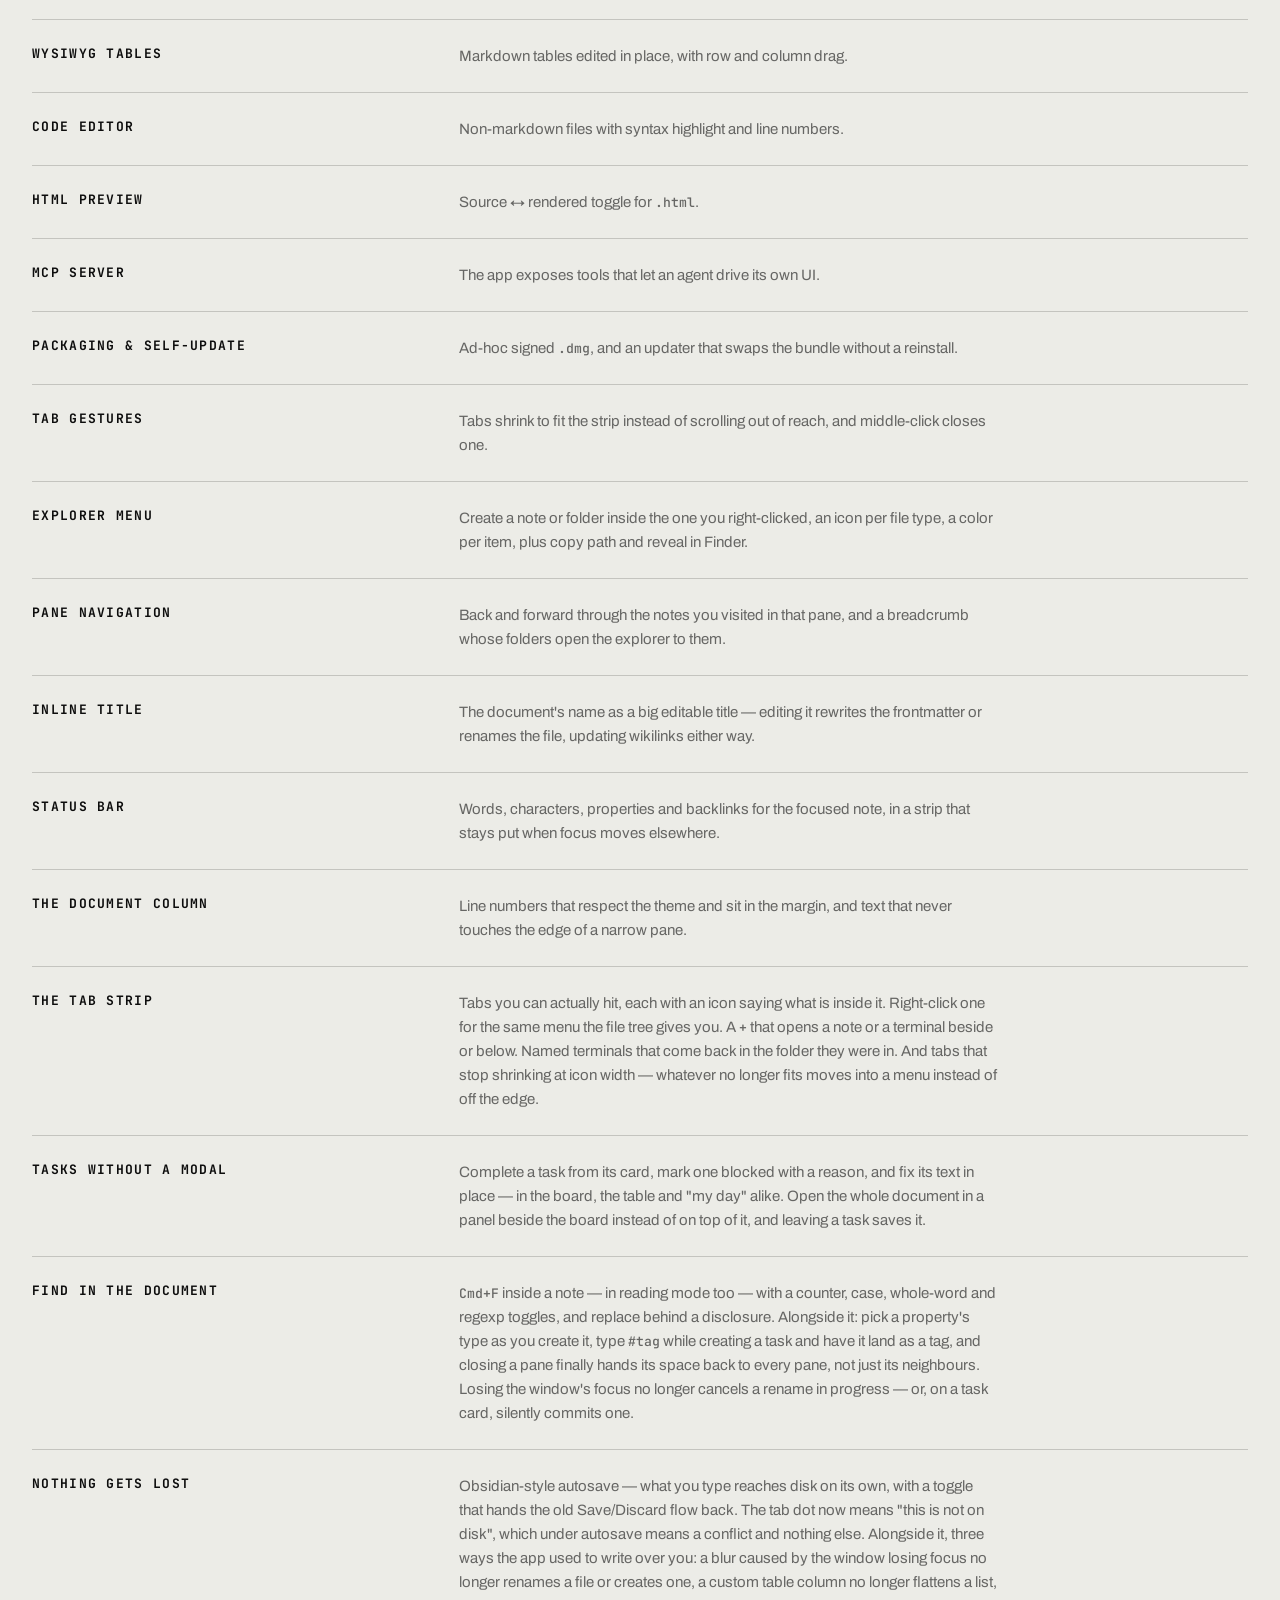
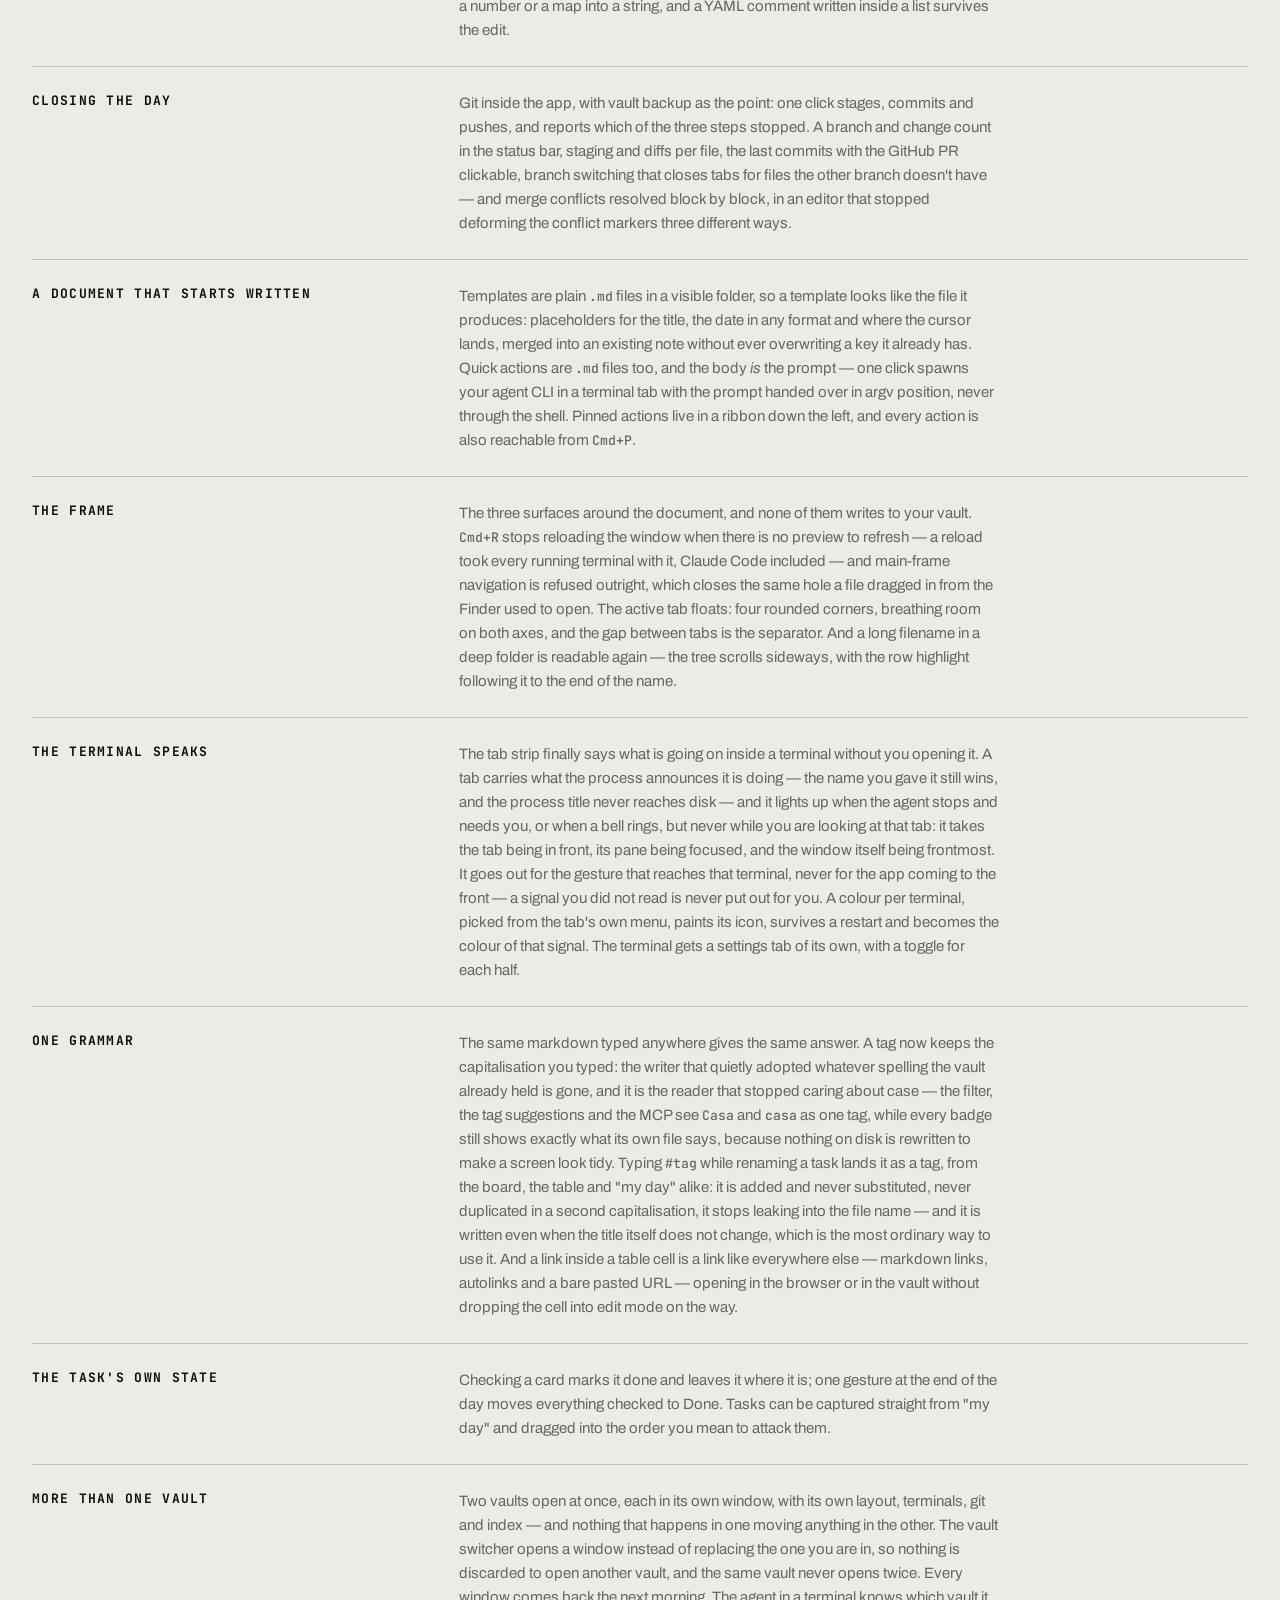
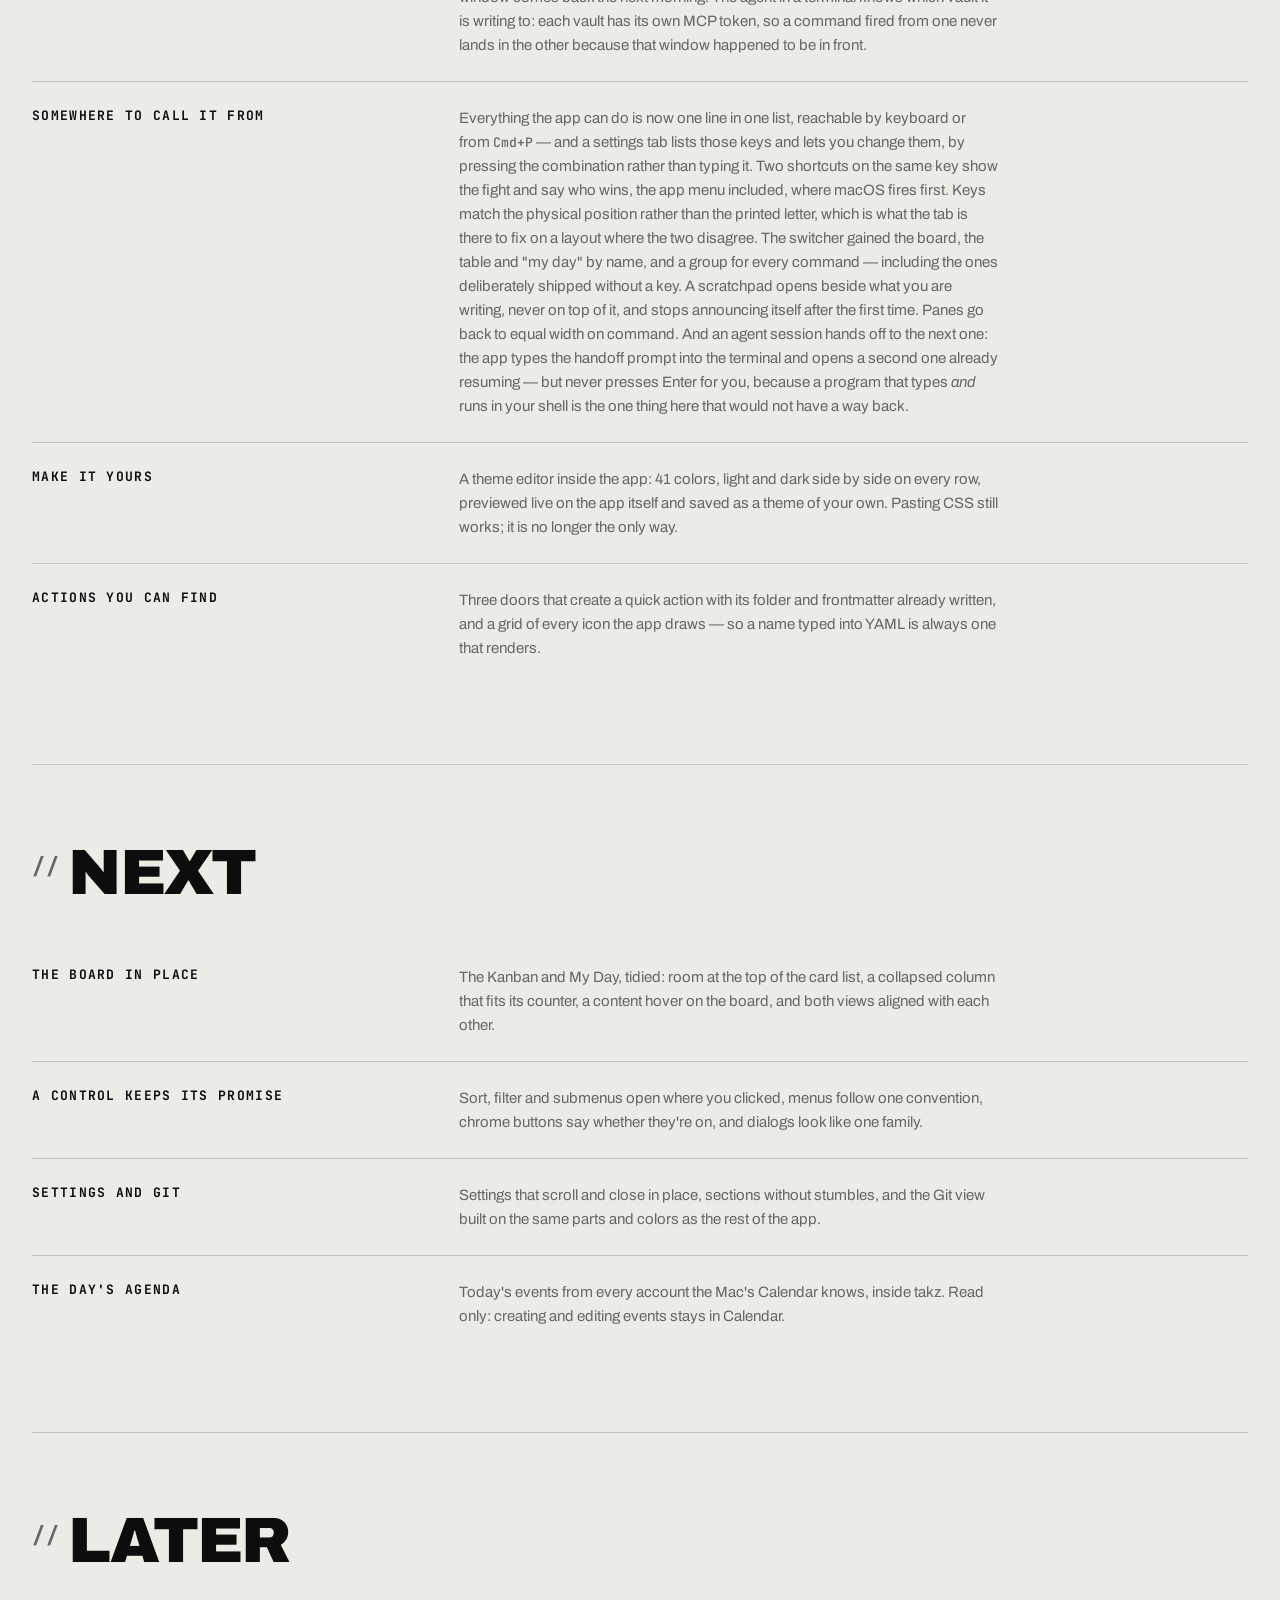
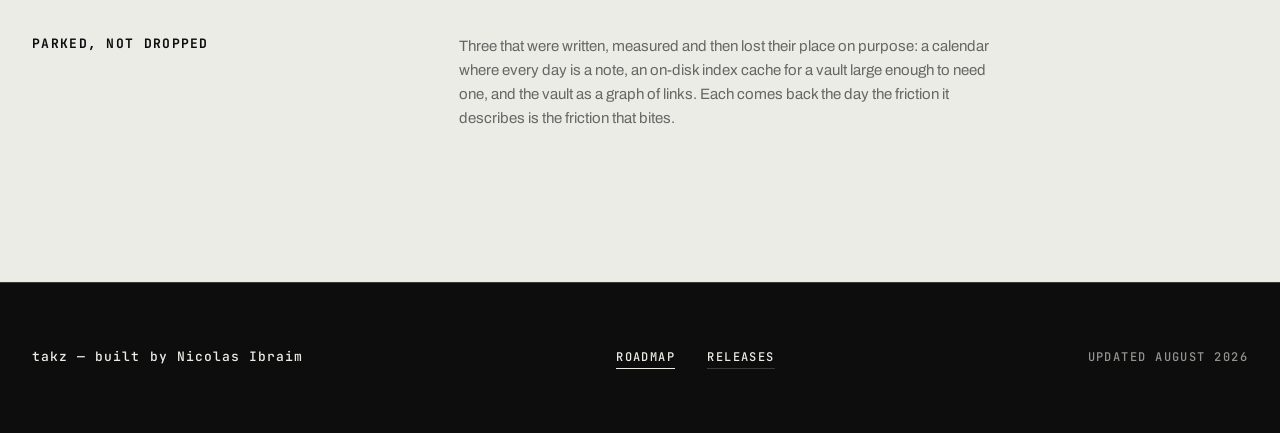
==== commit 9619ed54: "takz 1.34.0" ====
--- a/roadmap.html
+++ b/roadmap.html
@@ -32,7 +32,7 @@
   <section class="section roadmap-header">
     <div class="wrap">
       <h1 class="display roadmap-title">ROADMAP</h1>
-      <p class="meta">UPDATED 2026-11-11 · v1.33.0</p>
+      <p class="meta">UPDATED 2026-11-16 · v1.34.0</p>
     </div>
   </section>
 
@@ -46,6 +46,10 @@
         <h2 class="h2"><span class="slash" aria-hidden="true">//</span>SHIPPED</h2>
         <dl class="roadmap-list">
           <div class="roadmap-item">
+            <dt class="roadmap-item__title">The note's header</dt>
+            <dd class="roadmap-item__text">The fifth round of visual finish, at the top of the document. A long title wraps instead of being cut, and stays one line in the file: Enter commits it and a pasted line break becomes a space. Long text values in the properties wrap too, and reading mode shows every value as plain text in the text's color instead of a greyed-out field, with dates in the system's format. The rule under the properties spans the text column, and the space from it to the body is always 20px, with or without Linked from. And every text file — JSON, HTML, TypeScript — gets the note's pane row, with back, forward and the breadcrumb, which now keeps folder names whole and lets only the file name shrink.</dd>
+          </div>
+          <div class="roadmap-item">
             <dt class="roadmap-item__title">The body of the note</dt>
             <dd class="roadmap-item__text">The fourth round of visual finish, plus a guard for calls. The note's text sits in the title's column, a task shows only its checkbox, and the second line of a long list item starts under the text, not under the marker. Code blocks become a box with the language and a copy button in the corner, their fences turn into the box's edges away from the cursor, and inline code stands out from the text, in tables too. Code files take the notes' syntax colors from the theme. Tables get a rounded outline, a left-aligned header and words that never break in the middle, and callouts render in full, as cards with the icon and title in the type's color. And transcribing a long call can no longer freeze the Mac: takz stops a transcription that goes past 4 GiB, below 15 GB of free disk or into critical memory pressure, keeps the audio, tells you why, and never retries it on its own.</dd>
           </div>
@@ -255,10 +259,6 @@
       <div class="roadmap-group">
         <h2 class="h2"><span class="slash" aria-hidden="true">//</span>NEXT</h2>
         <dl class="roadmap-list">
-          <div class="roadmap-item">
-            <dt class="roadmap-item__title">The note's header</dt>
-            <dd class="roadmap-item__text">The whole title and readable properties, and the same navigation row in the pane for every file, history included.</dd>
-          </div>
           <div class="roadmap-item">
             <dt class="roadmap-item__title">The board in place</dt>
             <dd class="roadmap-item__text">The Kanban and My Day, tidied: room at the top of the card list, a collapsed column that fits its counter, a content hover on the board, and both views aligned with each other.</dd>
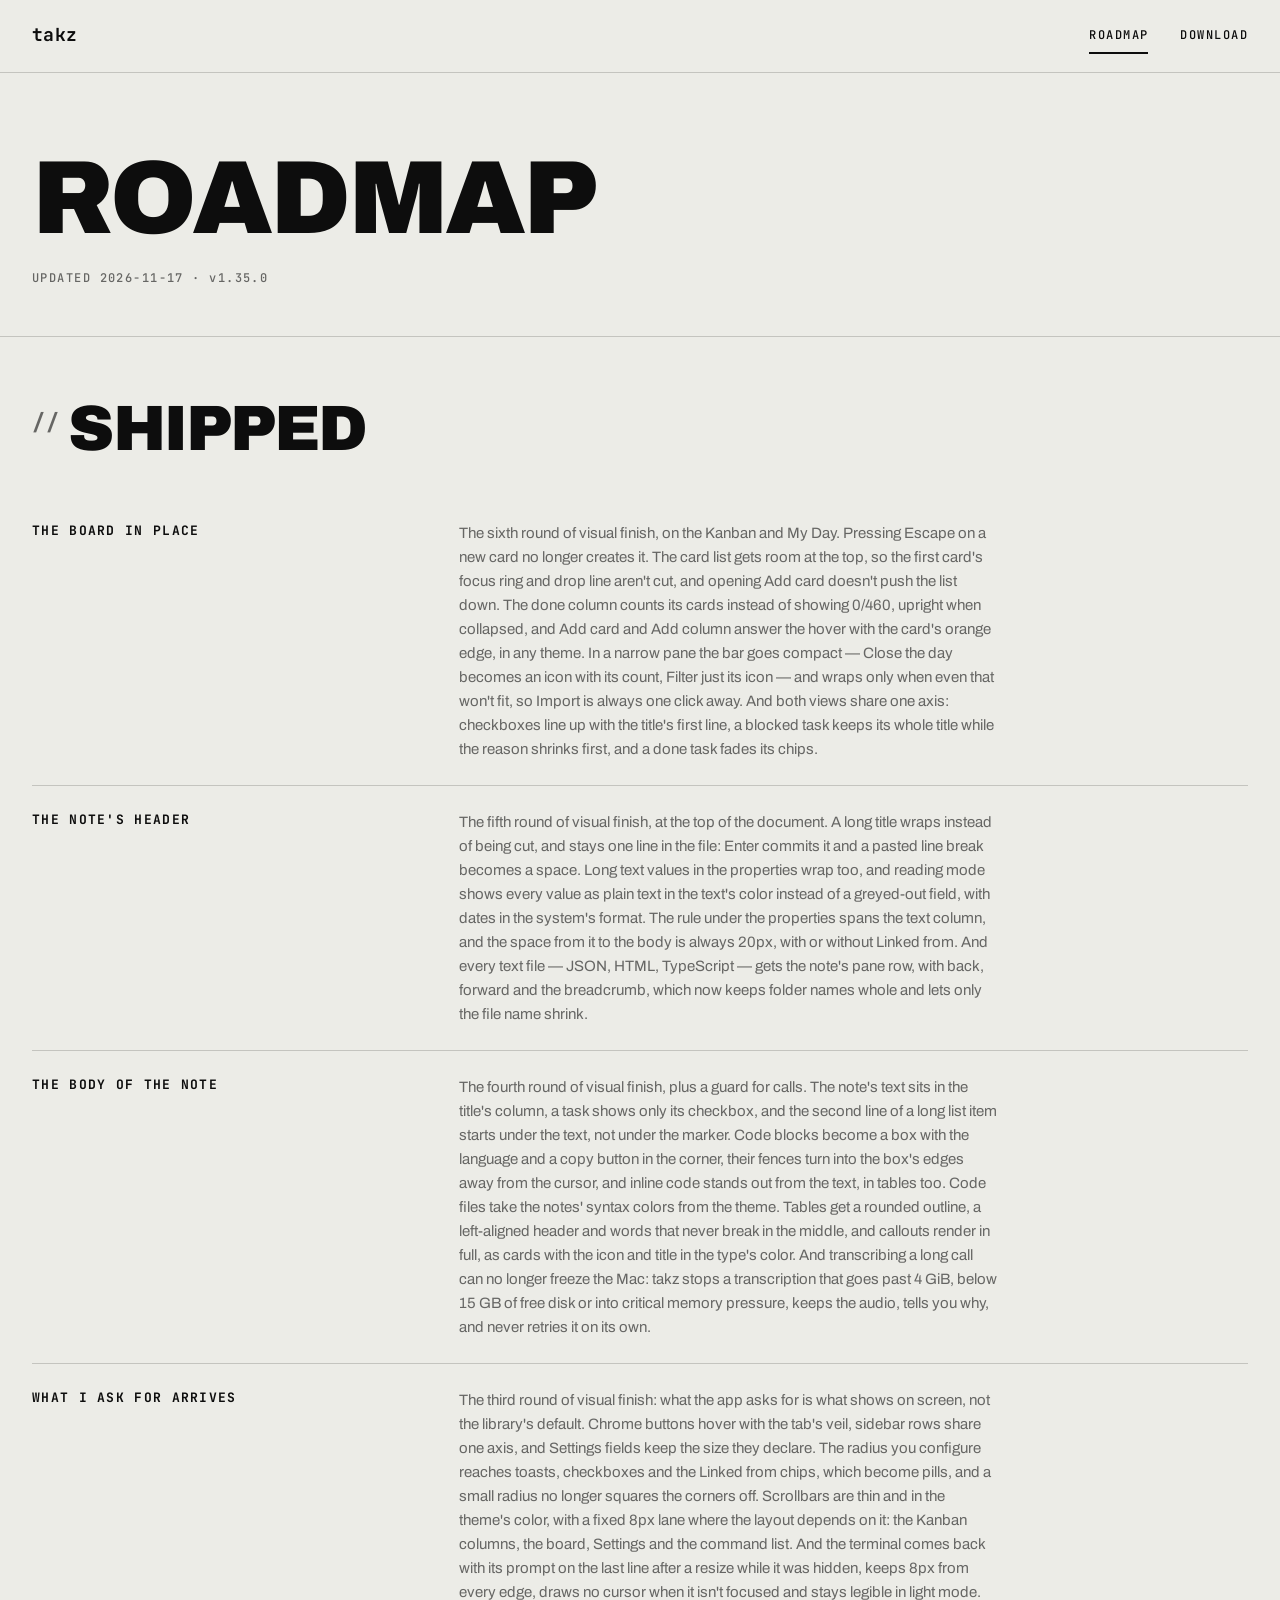
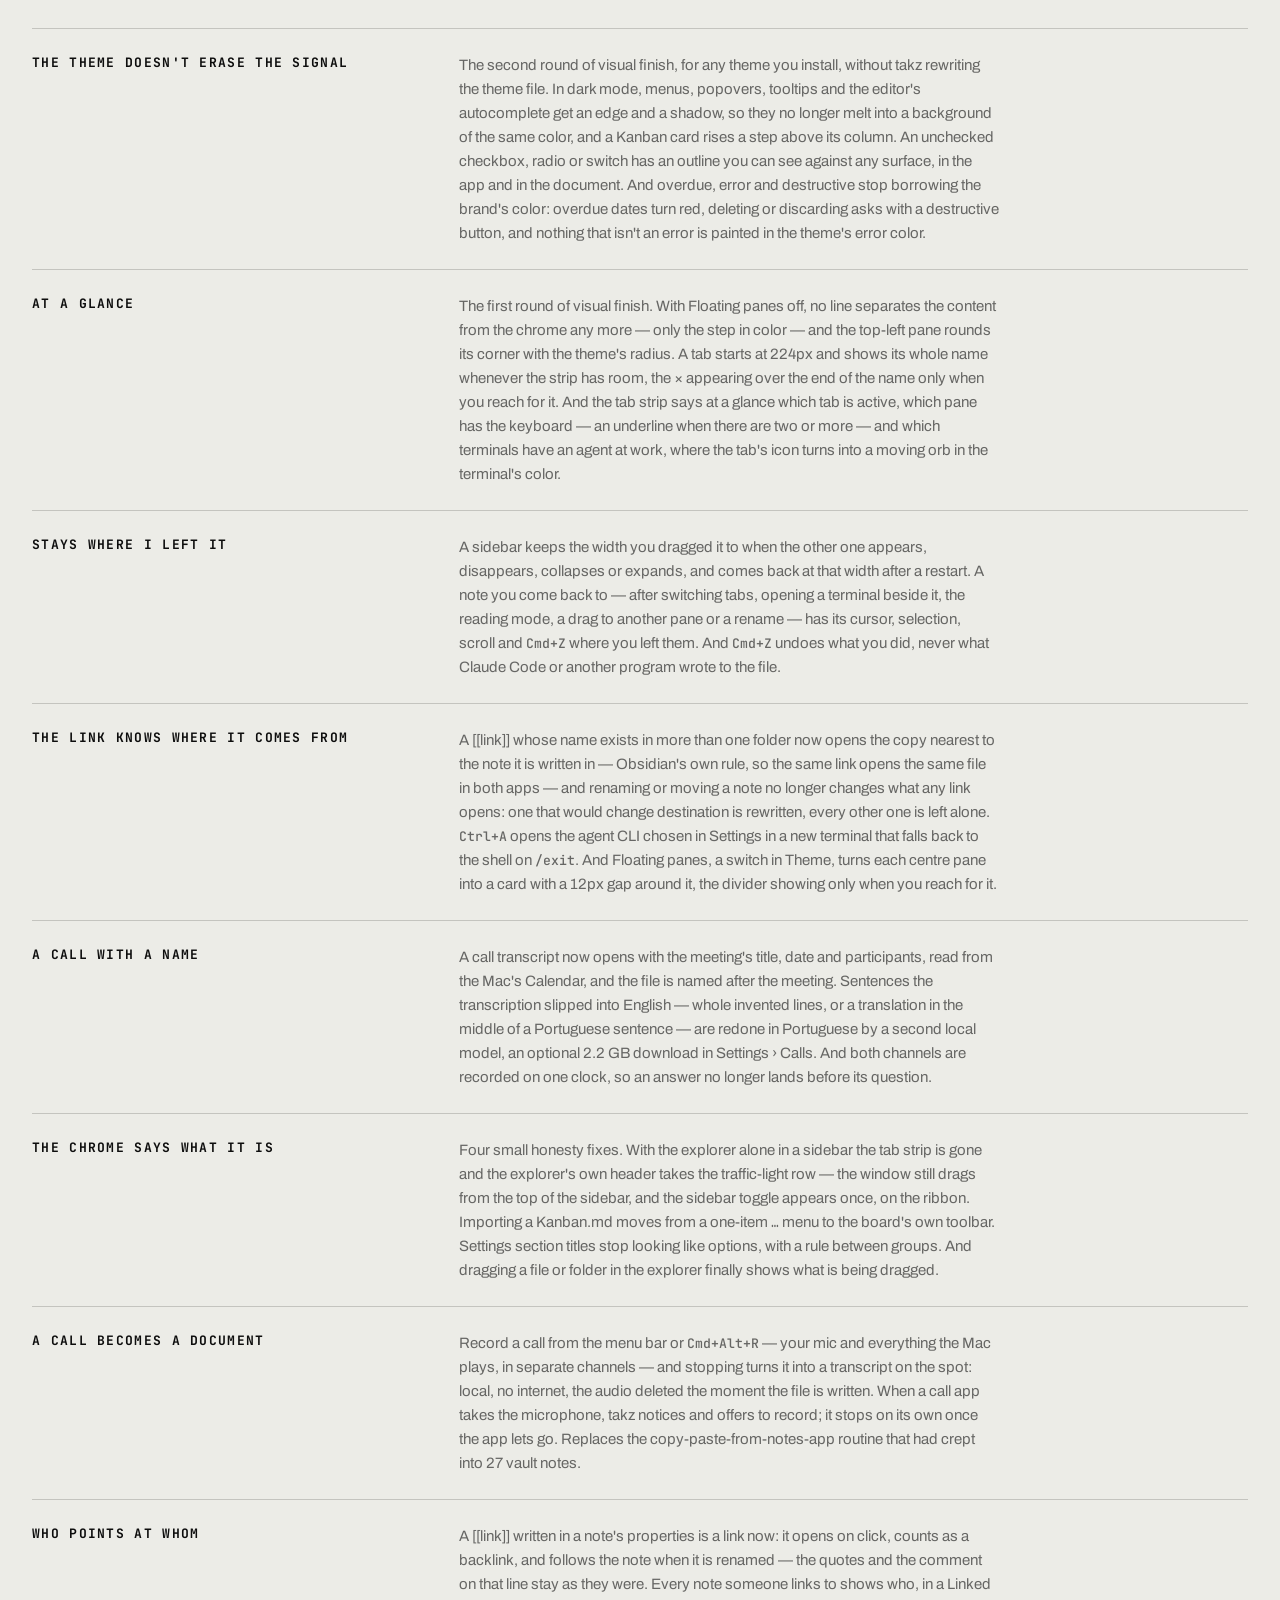
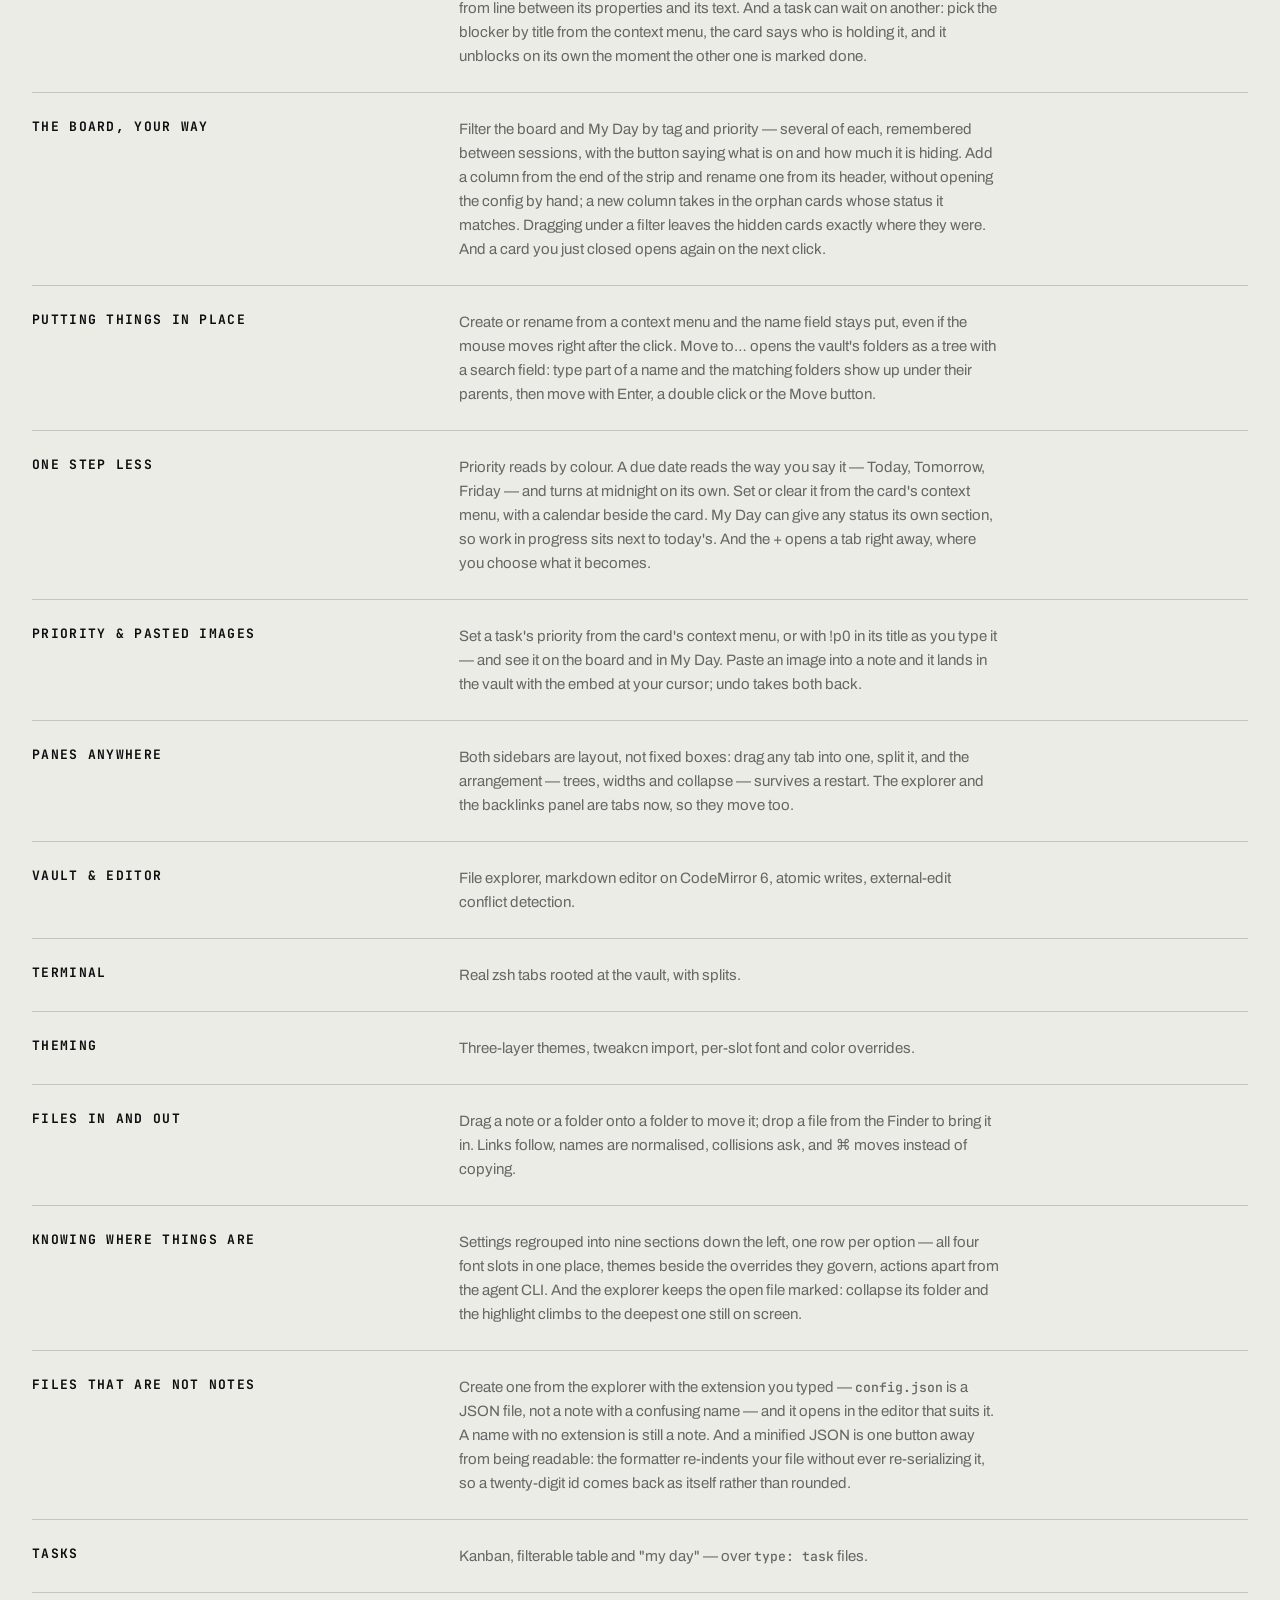
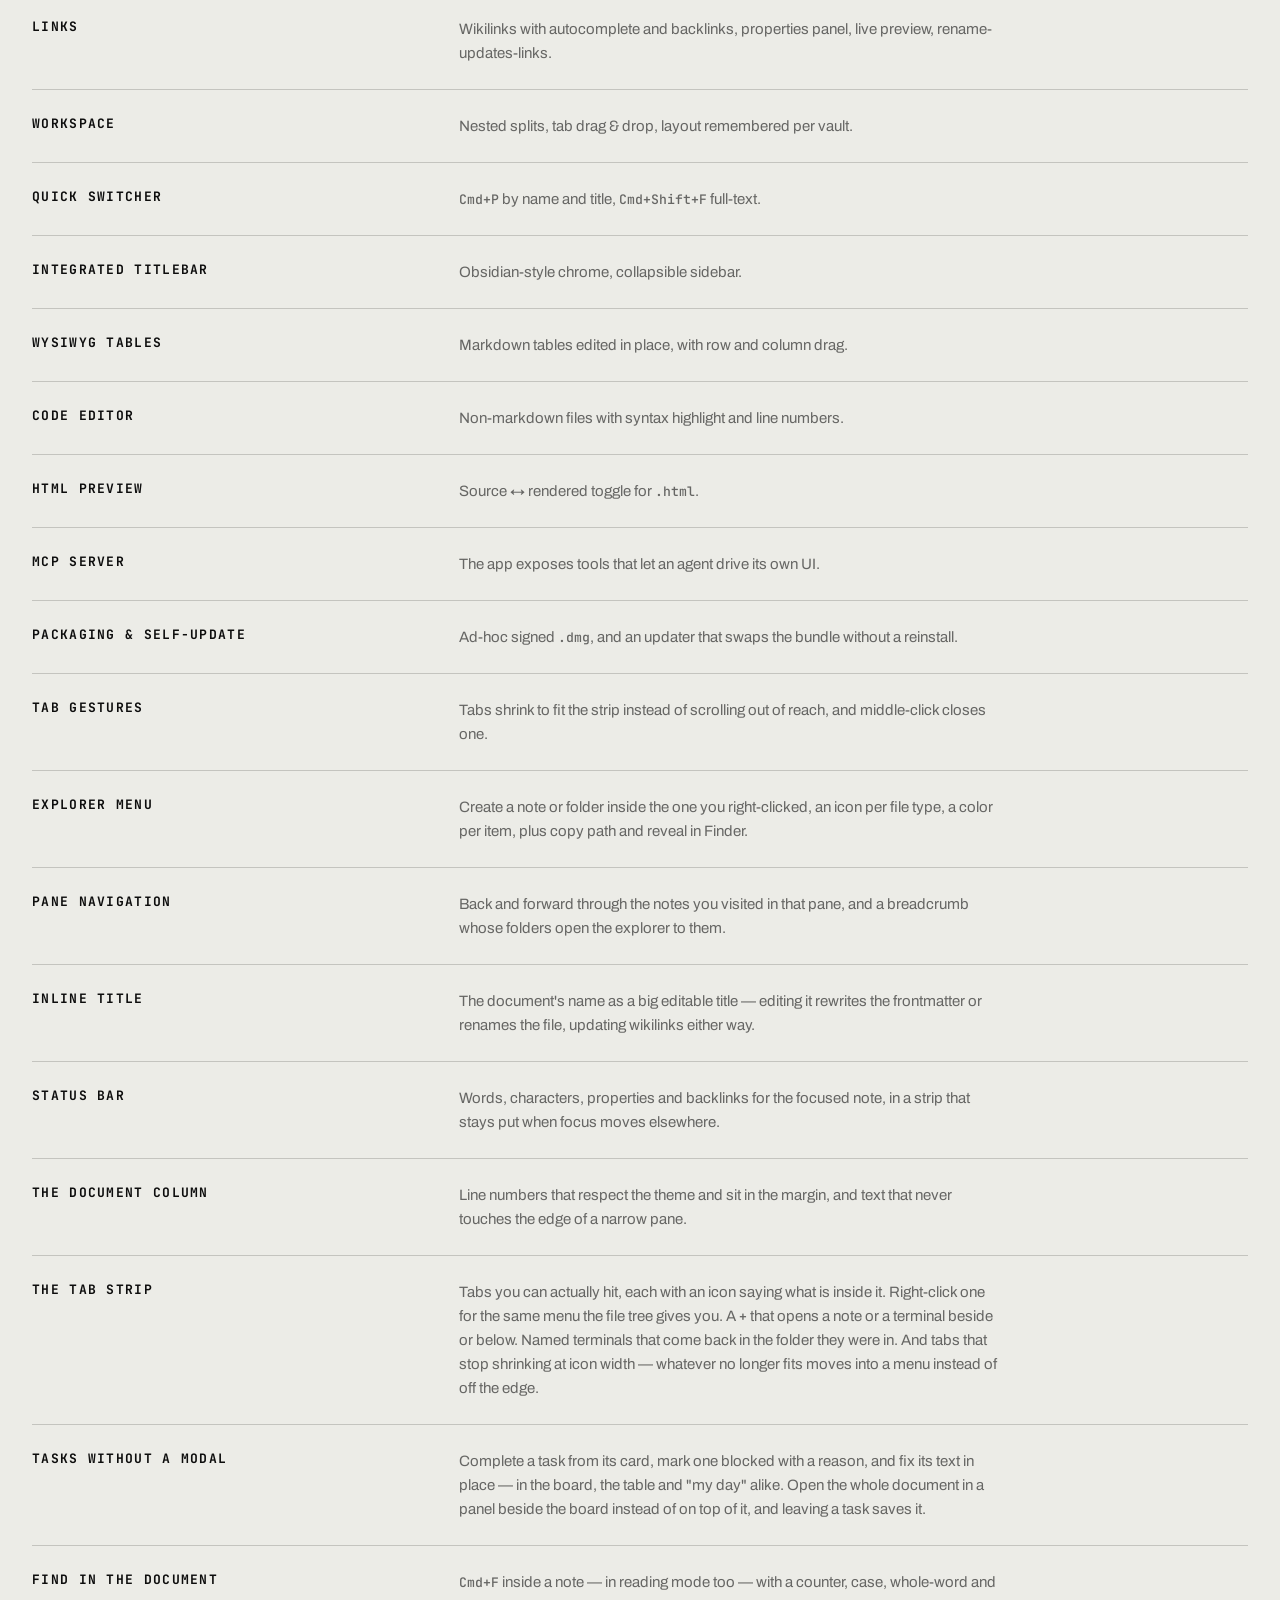
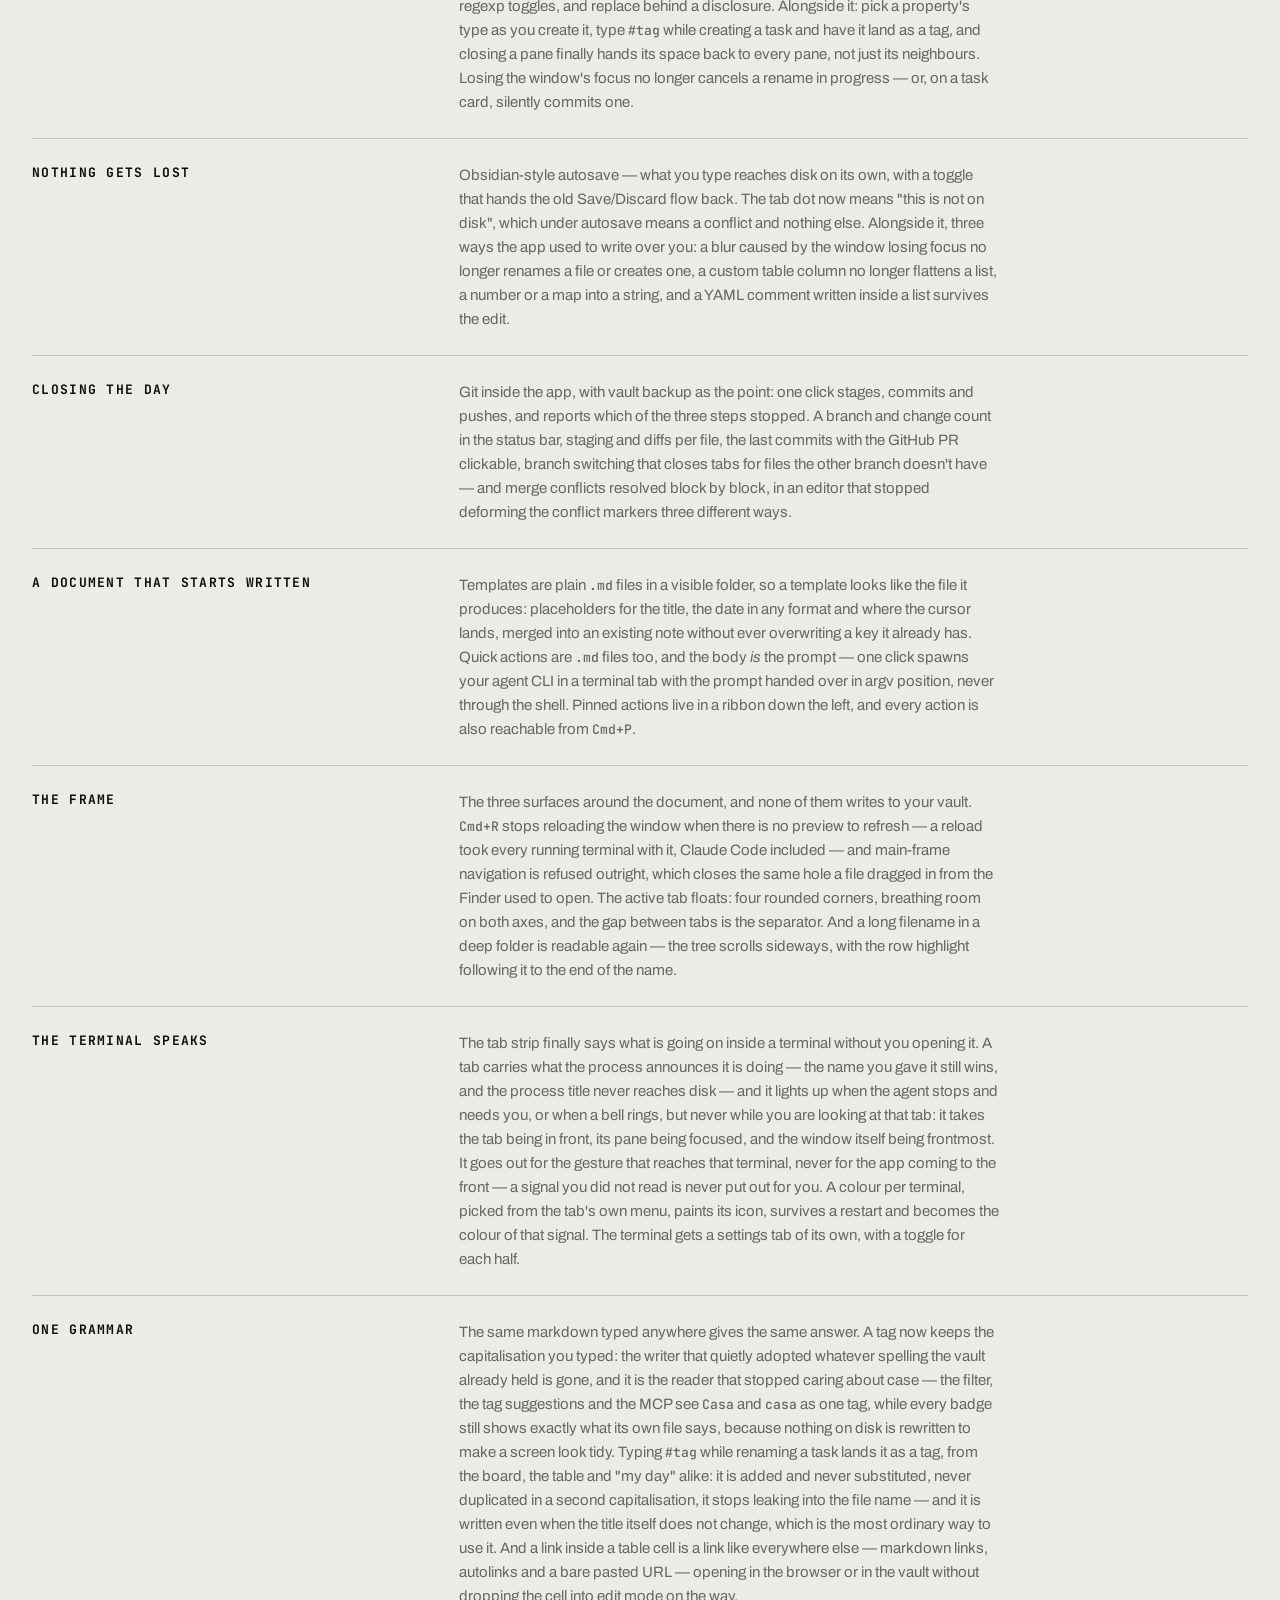
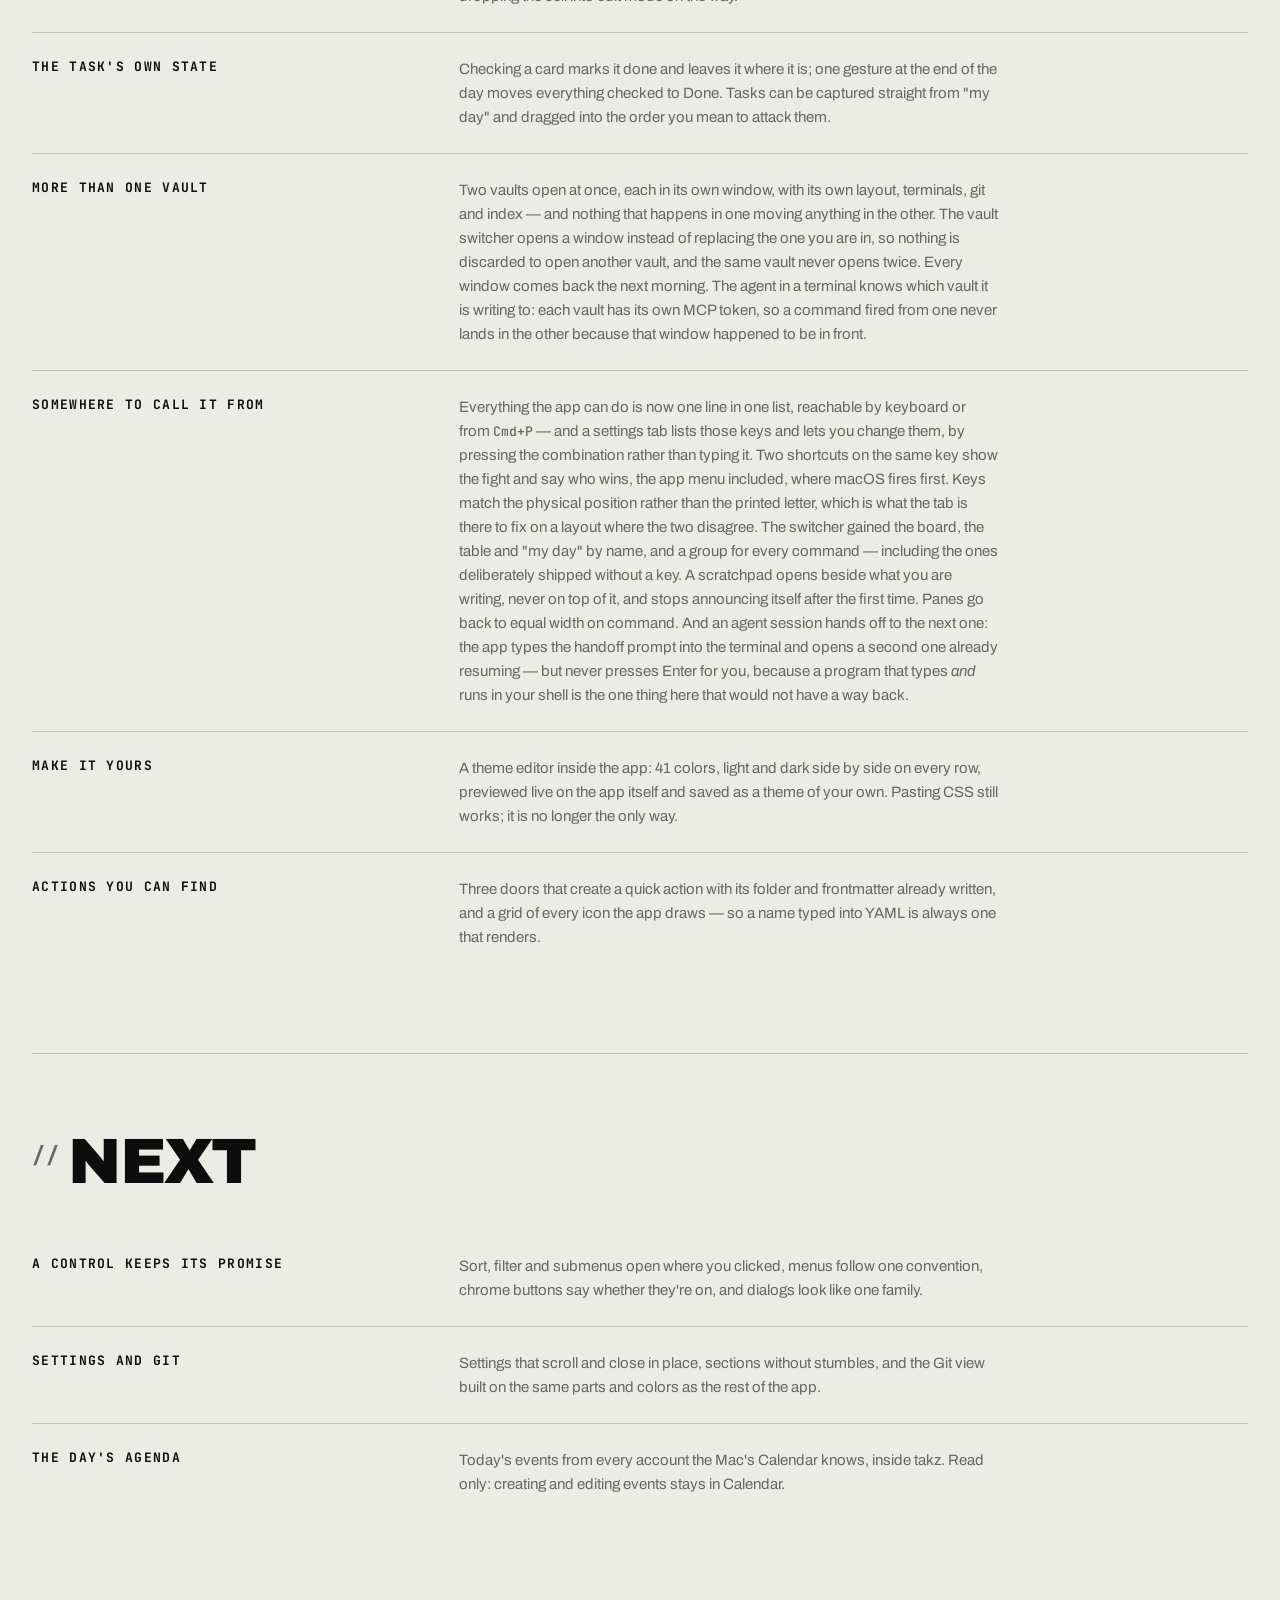
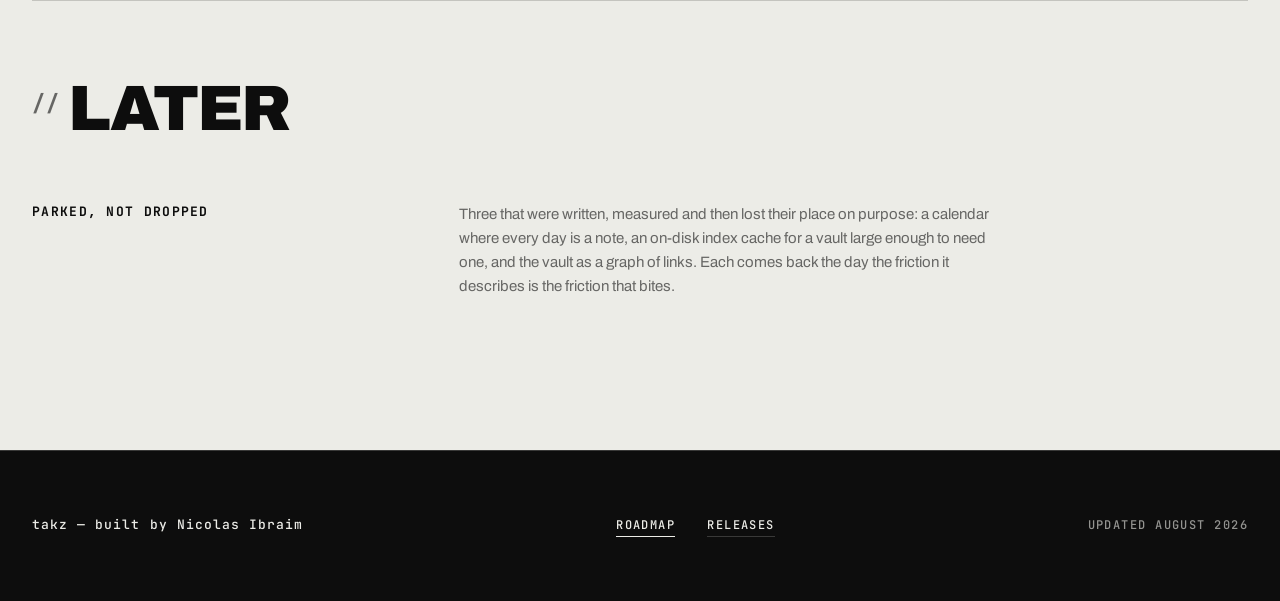
==== commit 5c6fc2b7: "takz 1.35.0" ====
--- a/roadmap.html
+++ b/roadmap.html
@@ -32,7 +32,7 @@
   <section class="section roadmap-header">
     <div class="wrap">
       <h1 class="display roadmap-title">ROADMAP</h1>
-      <p class="meta">UPDATED 2026-11-16 · v1.34.0</p>
+      <p class="meta">UPDATED 2026-11-17 · v1.35.0</p>
     </div>
   </section>
 
@@ -46,6 +46,10 @@
         <h2 class="h2"><span class="slash" aria-hidden="true">//</span>SHIPPED</h2>
         <dl class="roadmap-list">
           <div class="roadmap-item">
+            <dt class="roadmap-item__title">The board in place</dt>
+            <dd class="roadmap-item__text">The sixth round of visual finish, on the Kanban and My Day. Pressing Escape on a new card no longer creates it. The card list gets room at the top, so the first card's focus ring and drop line aren't cut, and opening Add card doesn't push the list down. The done column counts its cards instead of showing 0/460, upright when collapsed, and Add card and Add column answer the hover with the card's orange edge, in any theme. In a narrow pane the bar goes compact — Close the day becomes an icon with its count, Filter just its icon — and wraps only when even that won't fit, so Import is always one click away. And both views share one axis: checkboxes line up with the title's first line, a blocked task keeps its whole title while the reason shrinks first, and a done task fades its chips.</dd>
+          </div>
+          <div class="roadmap-item">
             <dt class="roadmap-item__title">The note's header</dt>
             <dd class="roadmap-item__text">The fifth round of visual finish, at the top of the document. A long title wraps instead of being cut, and stays one line in the file: Enter commits it and a pasted line break becomes a space. Long text values in the properties wrap too, and reading mode shows every value as plain text in the text's color instead of a greyed-out field, with dates in the system's format. The rule under the properties spans the text column, and the space from it to the body is always 20px, with or without Linked from. And every text file — JSON, HTML, TypeScript — gets the note's pane row, with back, forward and the breadcrumb, which now keeps folder names whole and lets only the file name shrink.</dd>
           </div>
@@ -259,10 +263,6 @@
       <div class="roadmap-group">
         <h2 class="h2"><span class="slash" aria-hidden="true">//</span>NEXT</h2>
         <dl class="roadmap-list">
-          <div class="roadmap-item">
-            <dt class="roadmap-item__title">The board in place</dt>
-            <dd class="roadmap-item__text">The Kanban and My Day, tidied: room at the top of the card list, a collapsed column that fits its counter, a content hover on the board, and both views aligned with each other.</dd>
-          </div>
           <div class="roadmap-item">
             <dt class="roadmap-item__title">A control keeps its promise</dt>
             <dd class="roadmap-item__text">Sort, filter and submenus open where you clicked, menus follow one convention, chrome buttons say whether they're on, and dialogs look like one family.</dd>
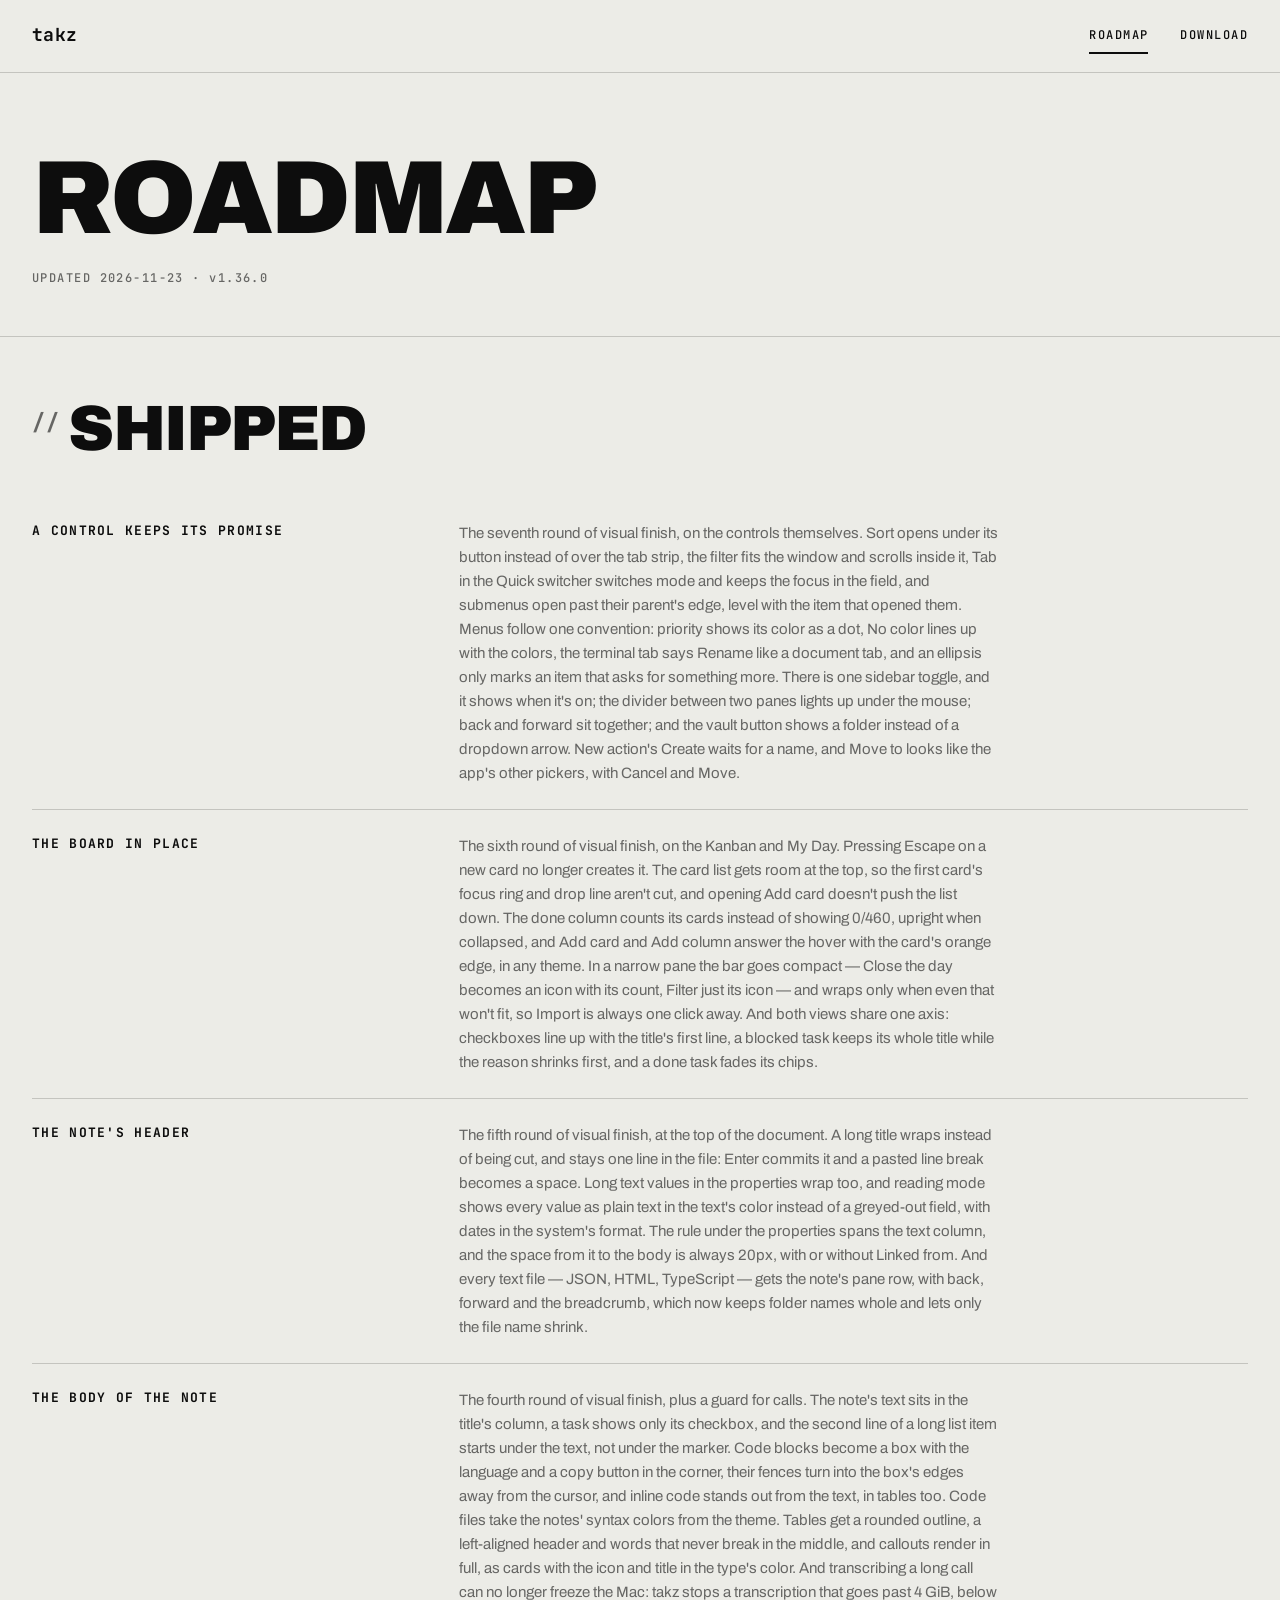
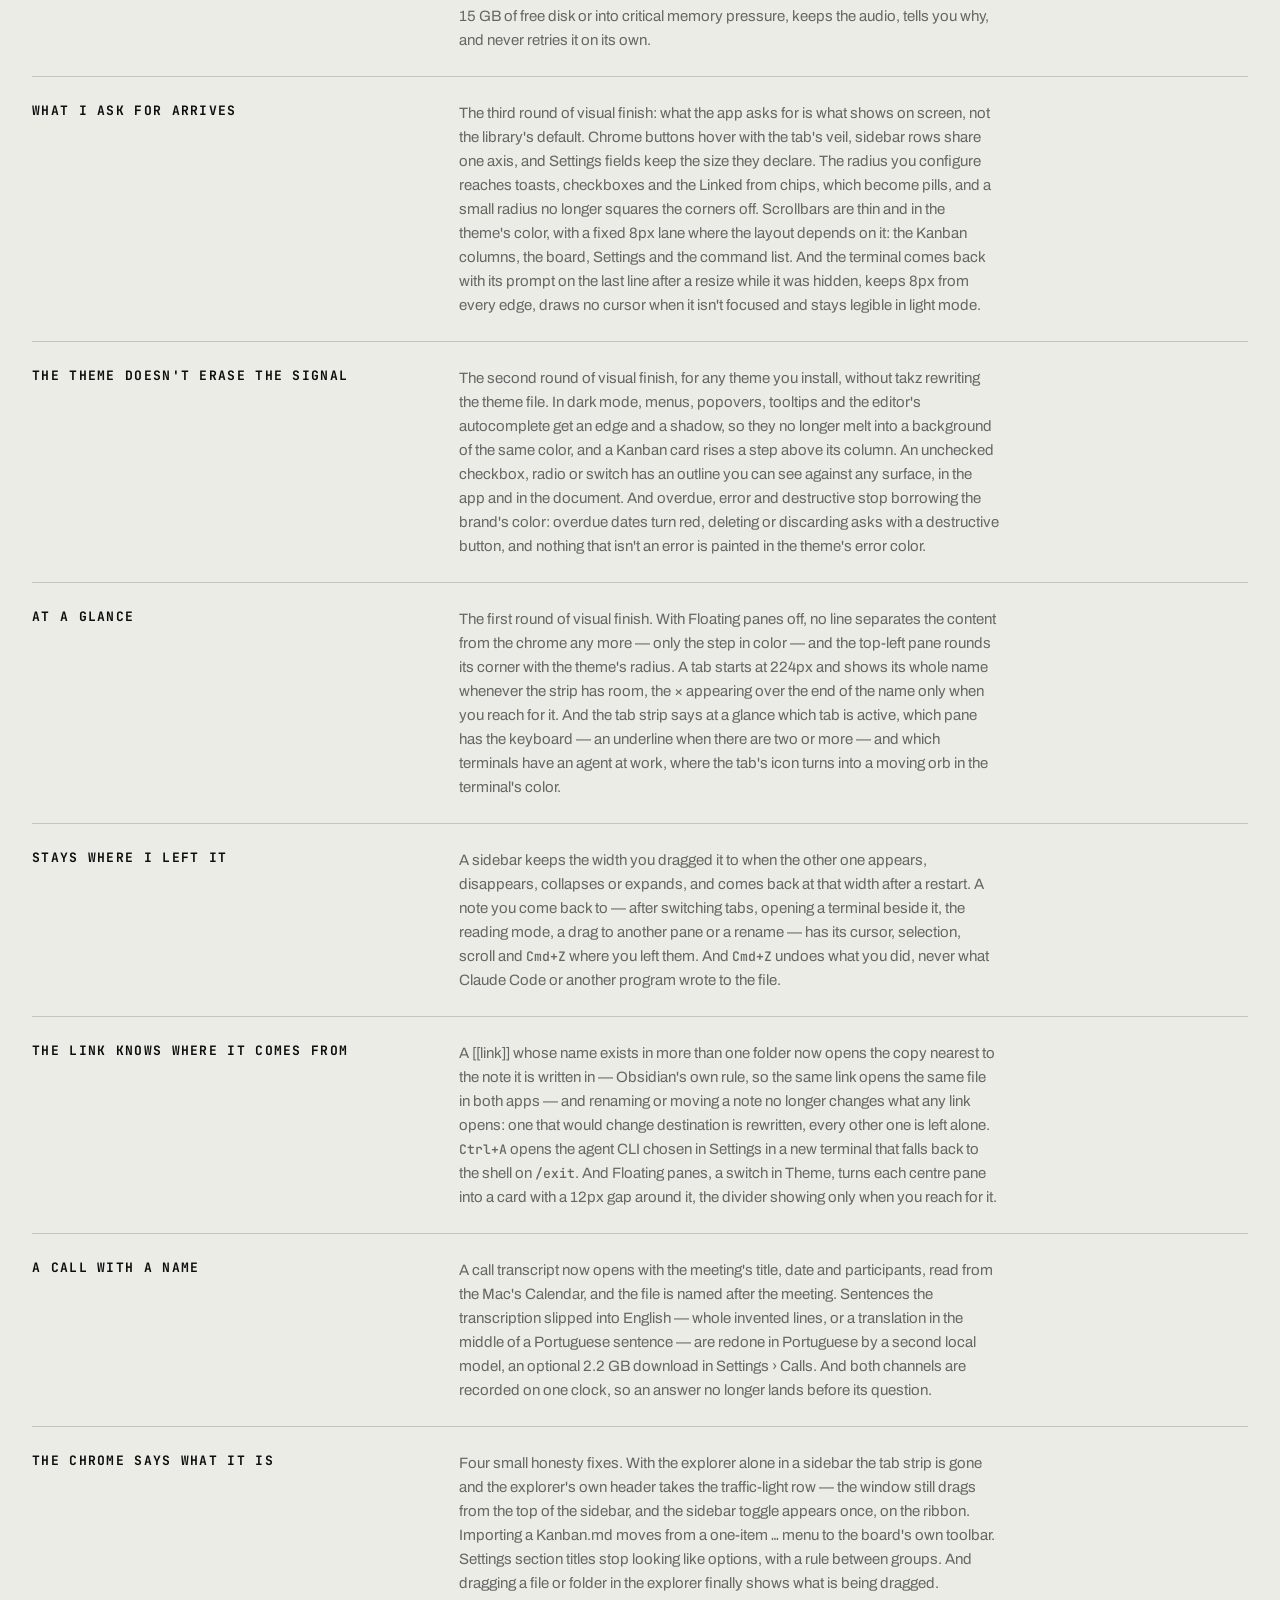
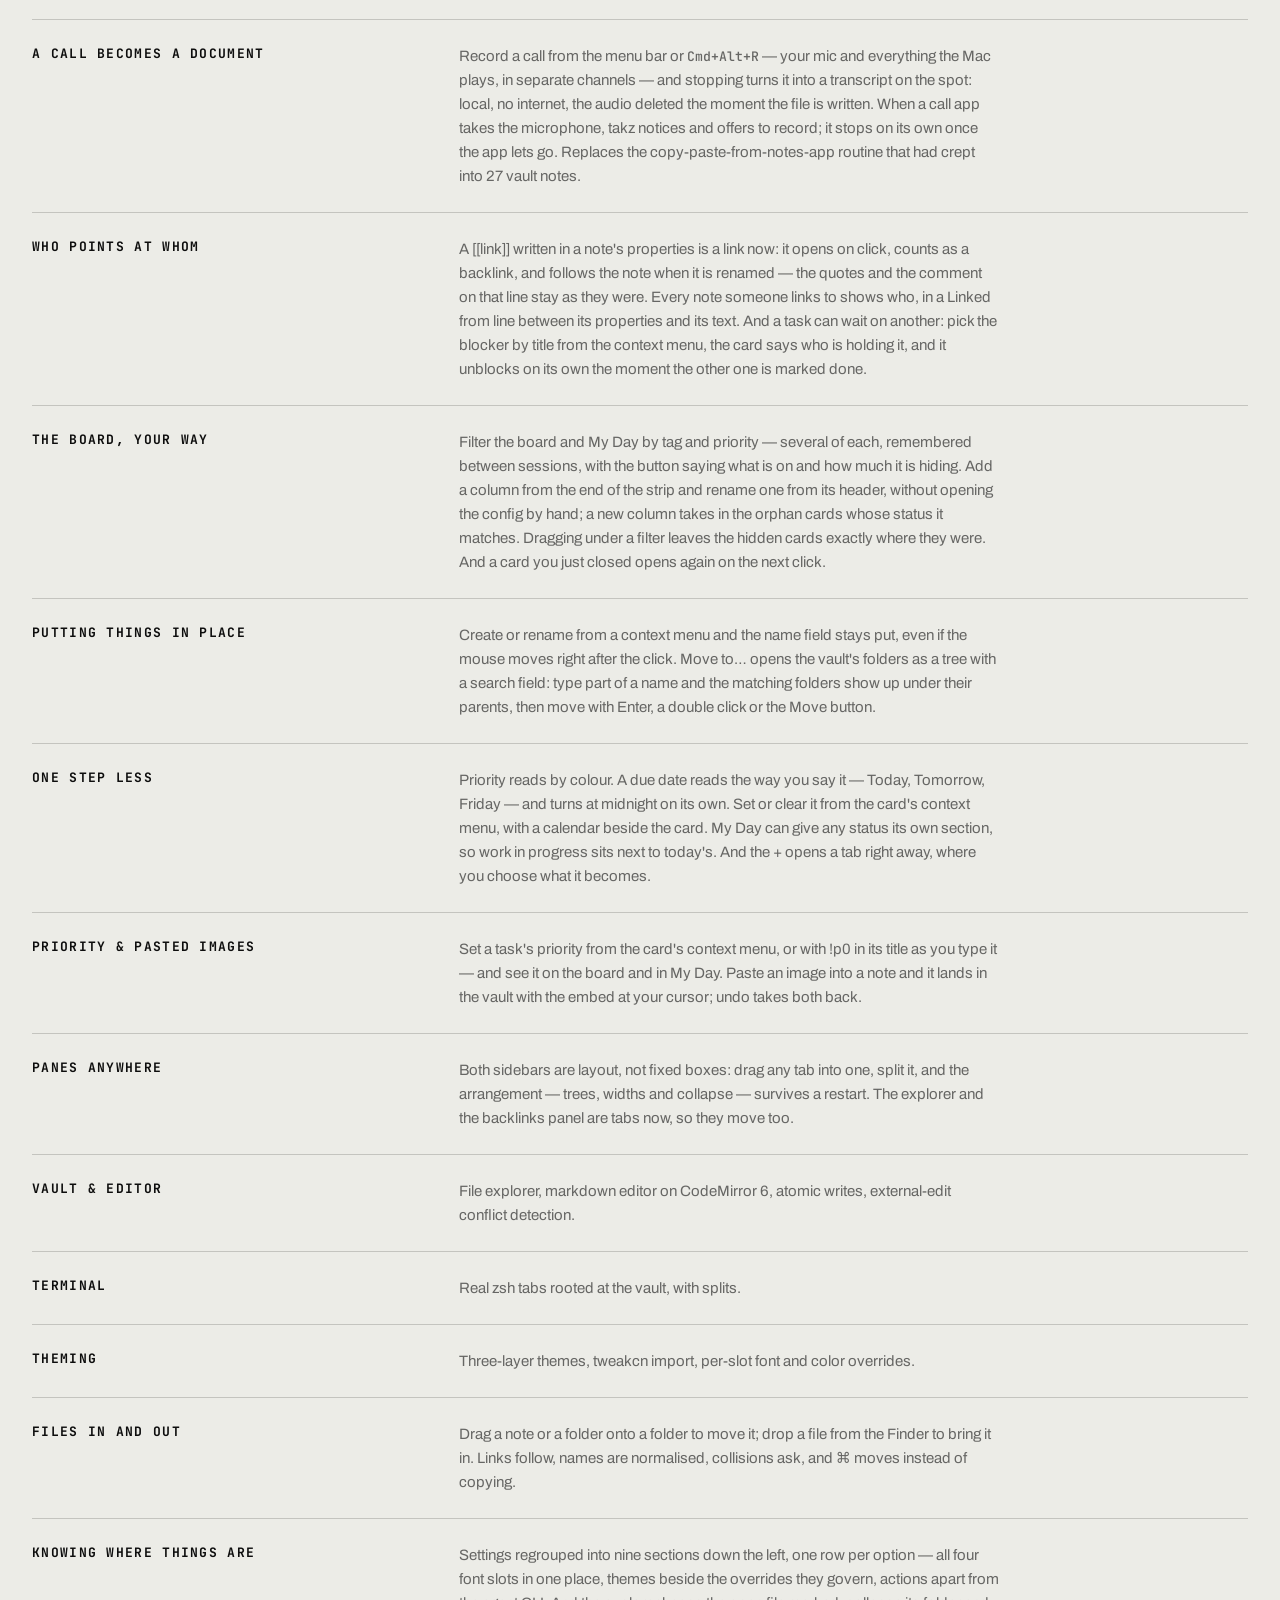
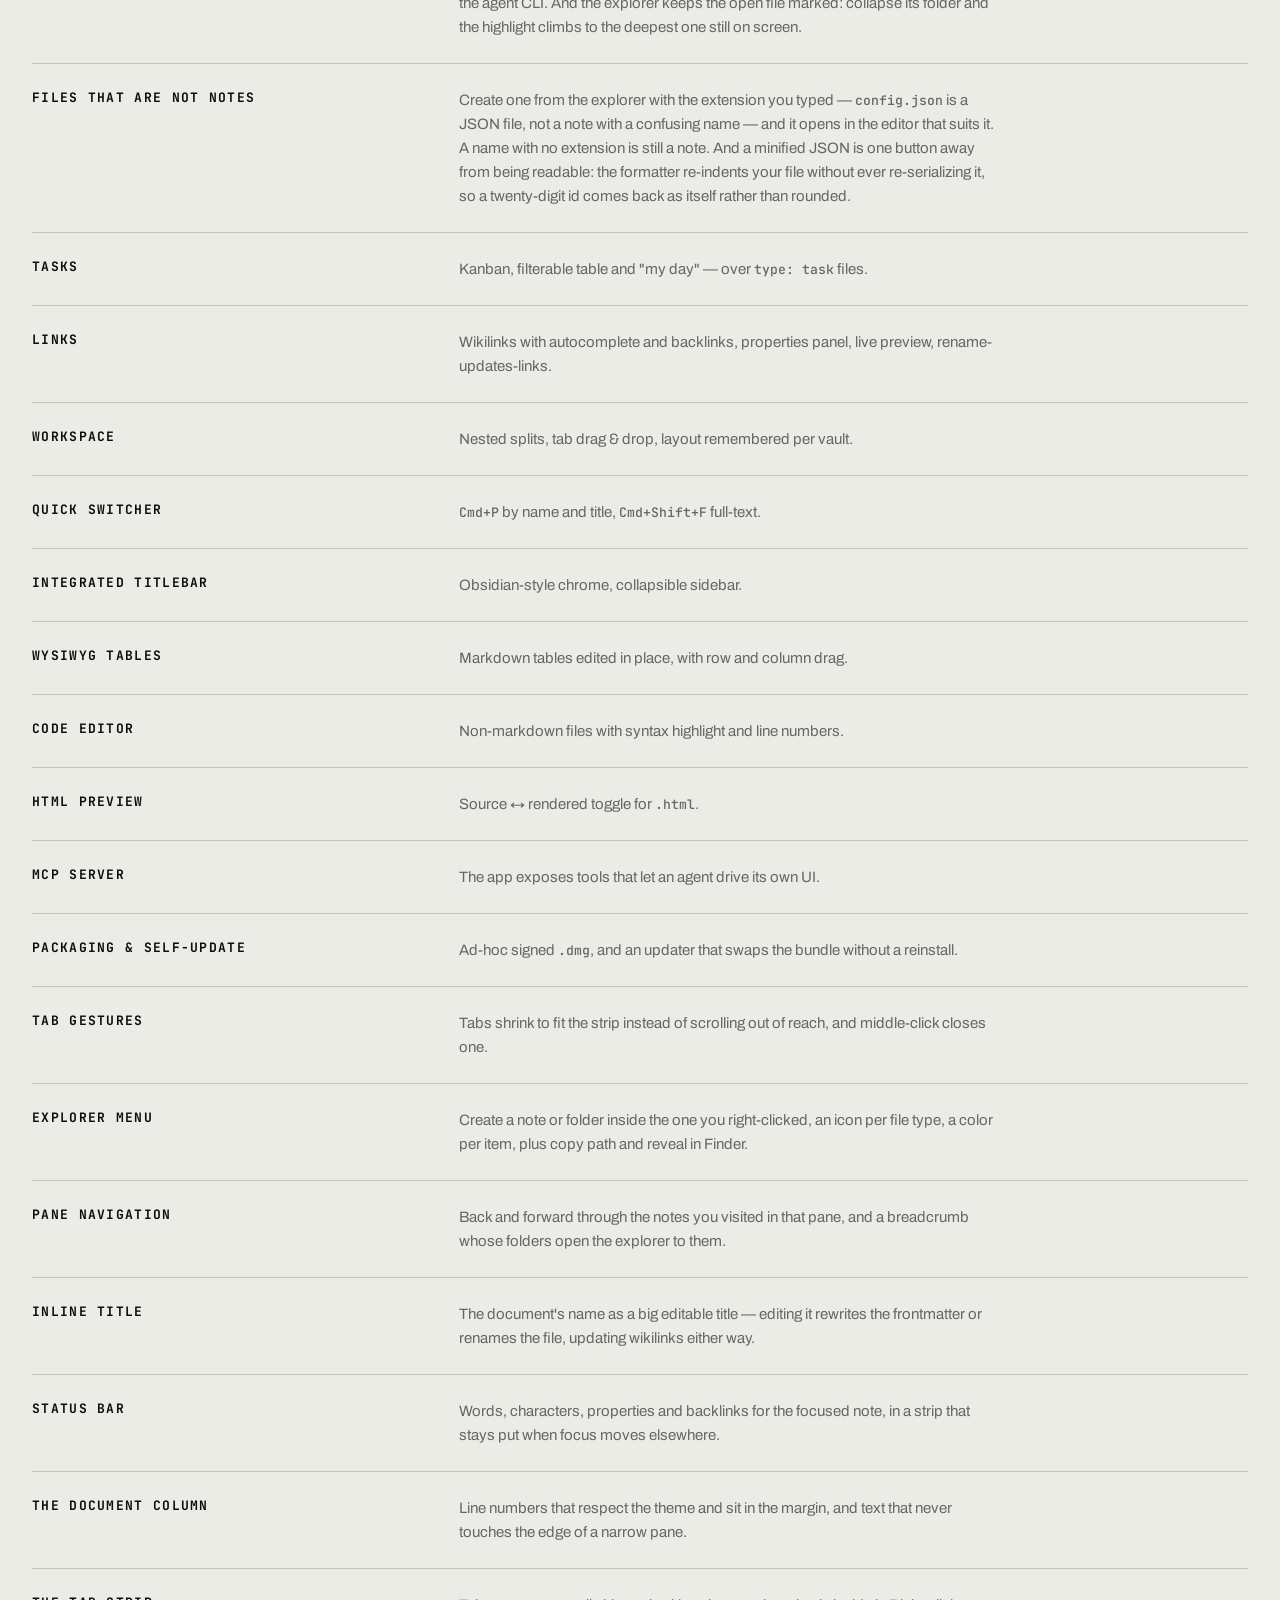
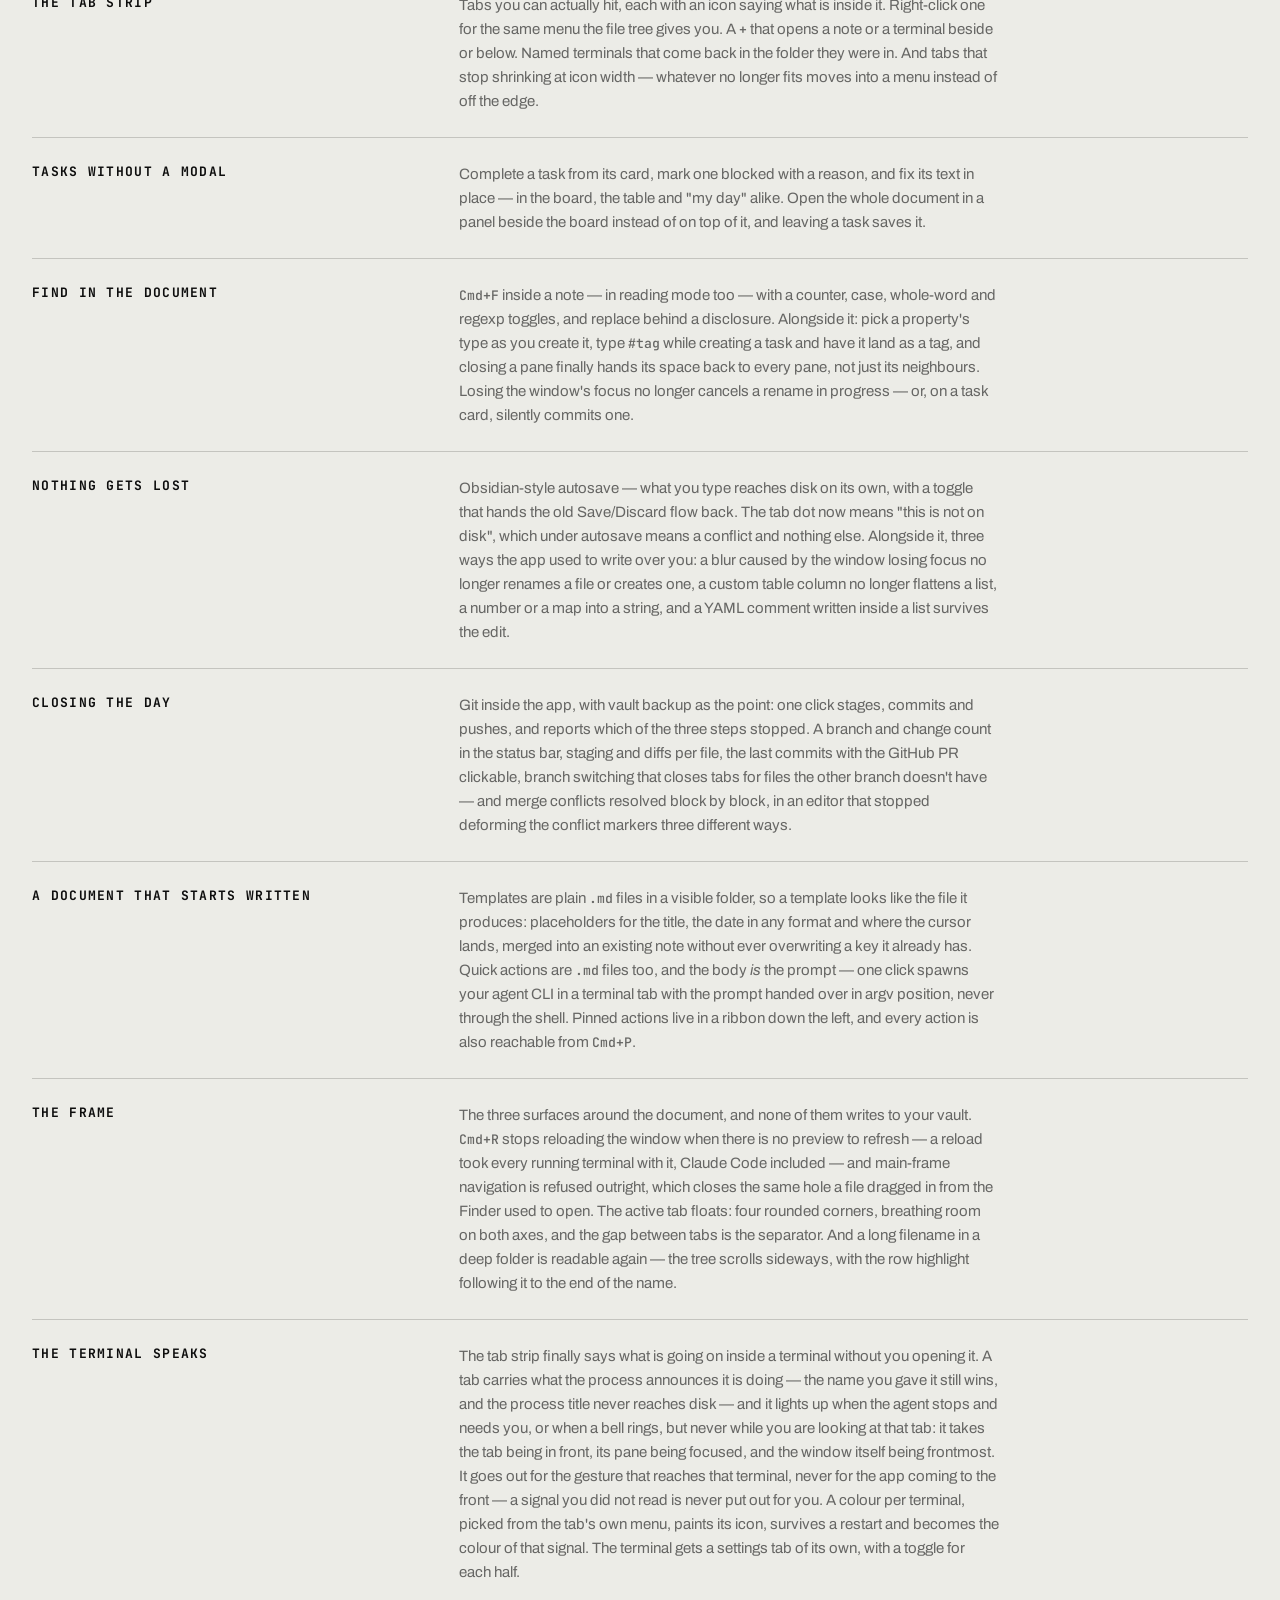
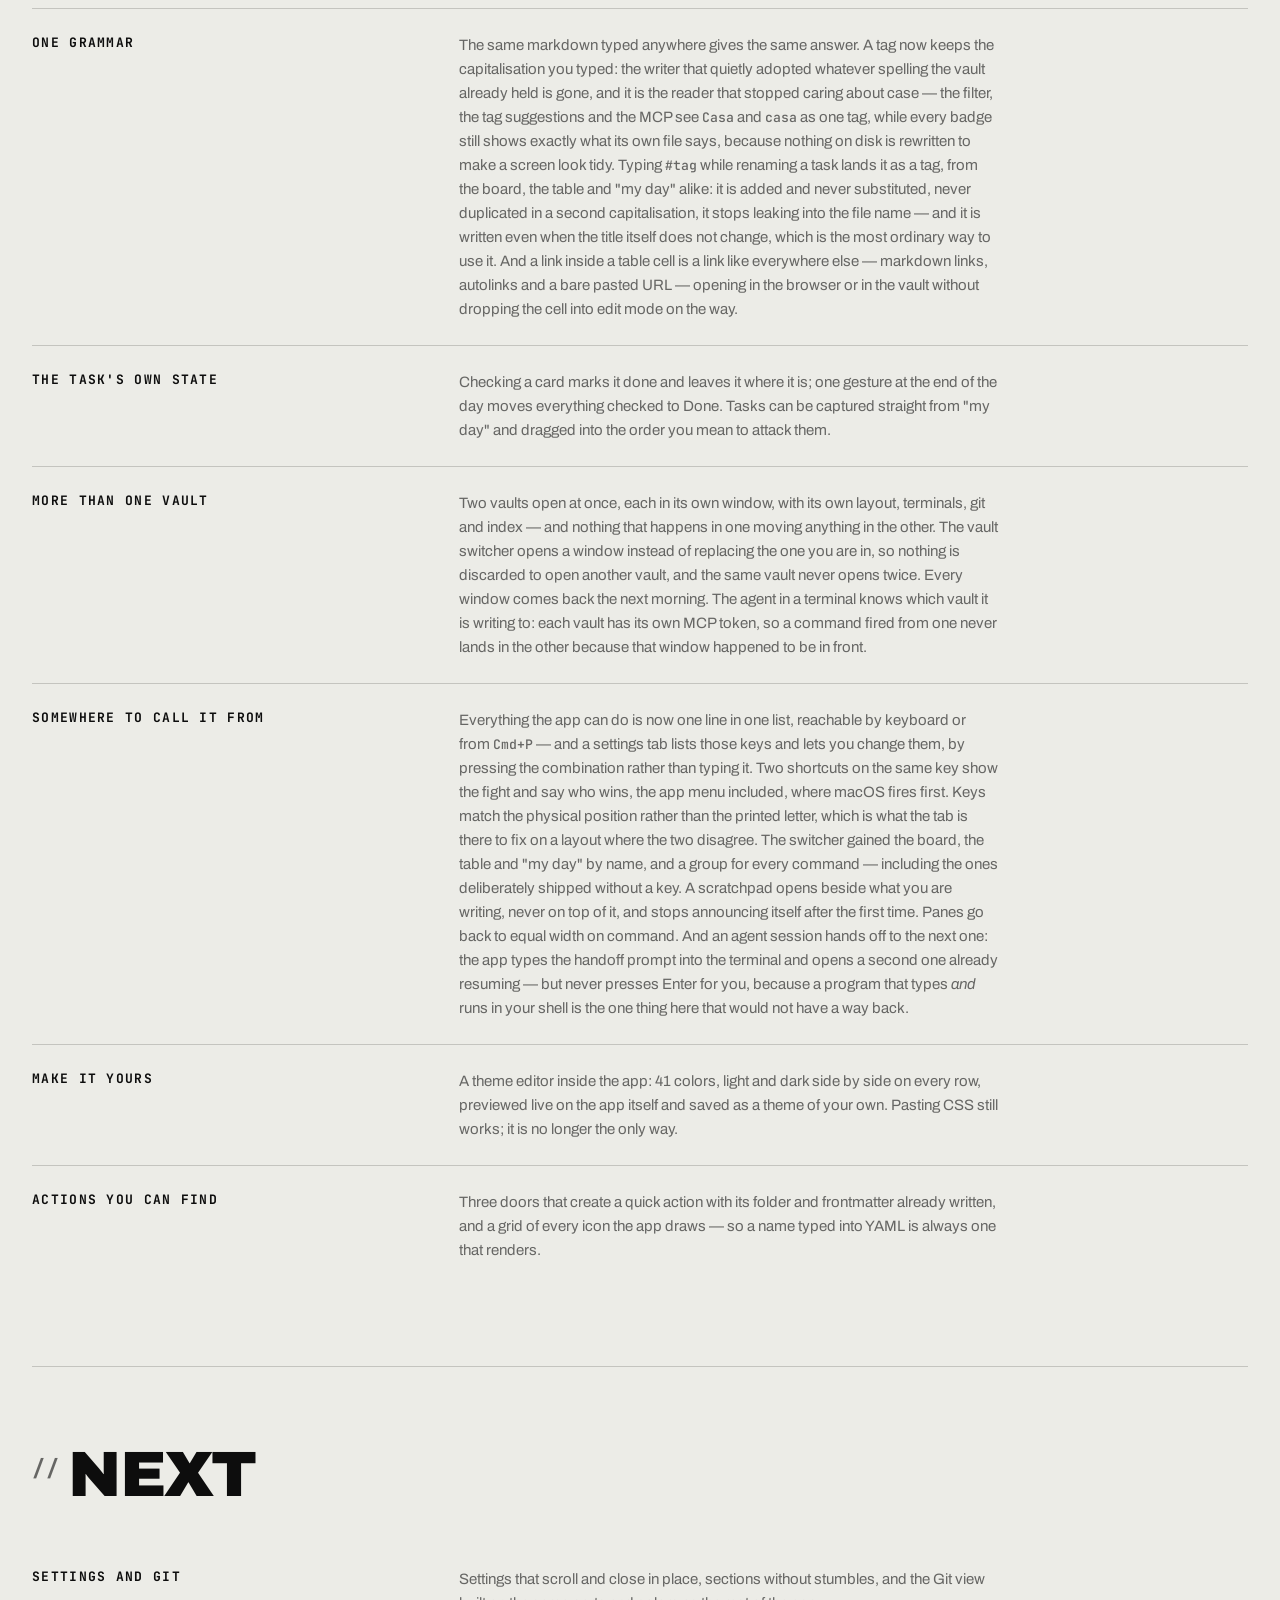
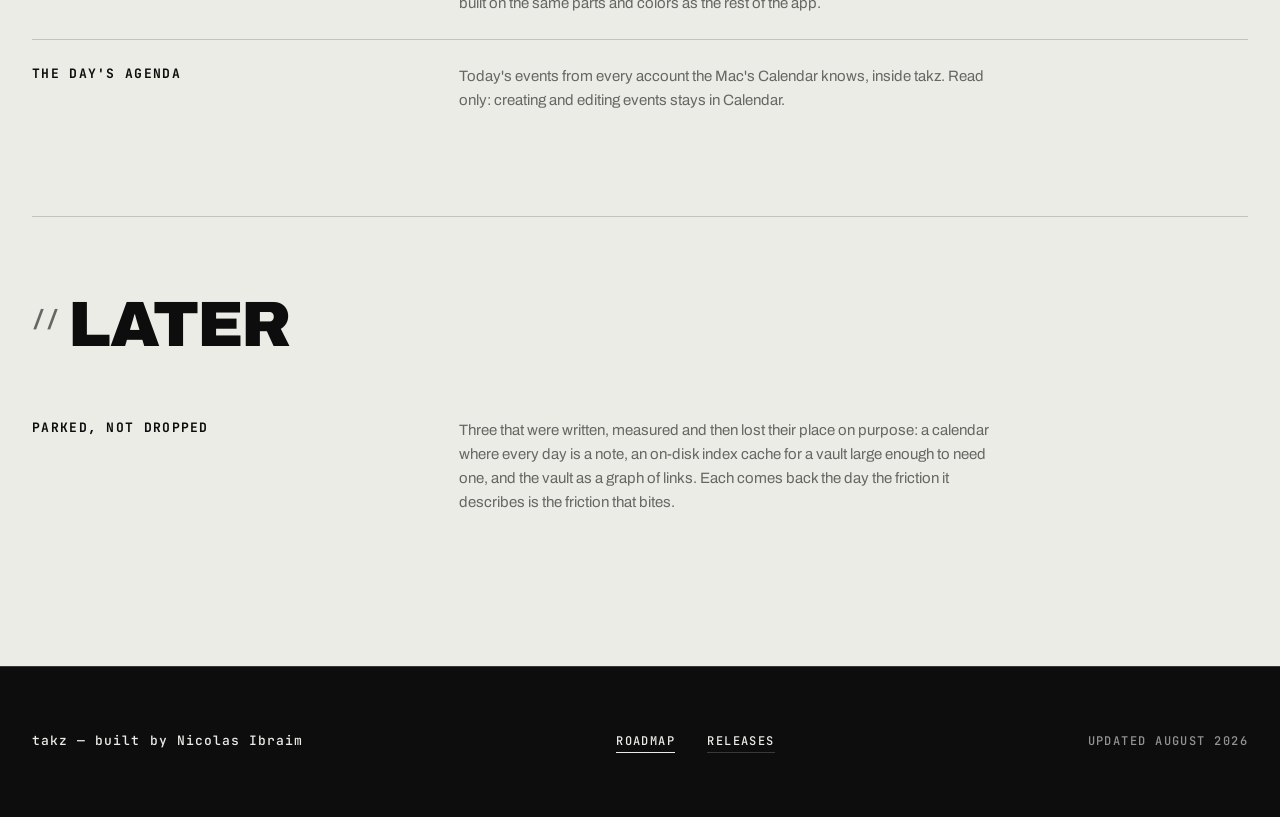
==== commit 5968bdf3: "takz 1.36.0" ====
--- a/roadmap.html
+++ b/roadmap.html
@@ -32,7 +32,7 @@
   <section class="section roadmap-header">
     <div class="wrap">
       <h1 class="display roadmap-title">ROADMAP</h1>
-      <p class="meta">UPDATED 2026-11-17 · v1.35.0</p>
+      <p class="meta">UPDATED 2026-11-23 · v1.36.0</p>
     </div>
   </section>
 
@@ -46,6 +46,10 @@
         <h2 class="h2"><span class="slash" aria-hidden="true">//</span>SHIPPED</h2>
         <dl class="roadmap-list">
           <div class="roadmap-item">
+            <dt class="roadmap-item__title">A control keeps its promise</dt>
+            <dd class="roadmap-item__text">The seventh round of visual finish, on the controls themselves. Sort opens under its button instead of over the tab strip, the filter fits the window and scrolls inside it, Tab in the Quick switcher switches mode and keeps the focus in the field, and submenus open past their parent's edge, level with the item that opened them. Menus follow one convention: priority shows its color as a dot, No color lines up with the colors, the terminal tab says Rename like a document tab, and an ellipsis only marks an item that asks for something more. There is one sidebar toggle, and it shows when it's on; the divider between two panes lights up under the mouse; back and forward sit together; and the vault button shows a folder instead of a dropdown arrow. New action's Create waits for a name, and Move to looks like the app's other pickers, with Cancel and Move.</dd>
+          </div>
+          <div class="roadmap-item">
             <dt class="roadmap-item__title">The board in place</dt>
             <dd class="roadmap-item__text">The sixth round of visual finish, on the Kanban and My Day. Pressing Escape on a new card no longer creates it. The card list gets room at the top, so the first card's focus ring and drop line aren't cut, and opening Add card doesn't push the list down. The done column counts its cards instead of showing 0/460, upright when collapsed, and Add card and Add column answer the hover with the card's orange edge, in any theme. In a narrow pane the bar goes compact — Close the day becomes an icon with its count, Filter just its icon — and wraps only when even that won't fit, so Import is always one click away. And both views share one axis: checkboxes line up with the title's first line, a blocked task keeps its whole title while the reason shrinks first, and a done task fades its chips.</dd>
           </div>
@@ -263,10 +267,6 @@
       <div class="roadmap-group">
         <h2 class="h2"><span class="slash" aria-hidden="true">//</span>NEXT</h2>
         <dl class="roadmap-list">
-          <div class="roadmap-item">
-            <dt class="roadmap-item__title">A control keeps its promise</dt>
-            <dd class="roadmap-item__text">Sort, filter and submenus open where you clicked, menus follow one convention, chrome buttons say whether they're on, and dialogs look like one family.</dd>
-          </div>
           <div class="roadmap-item">
             <dt class="roadmap-item__title">Settings and Git</dt>
             <dd class="roadmap-item__text">Settings that scroll and close in place, sections without stumbles, and the Git view built on the same parts and colors as the rest of the app.</dd>
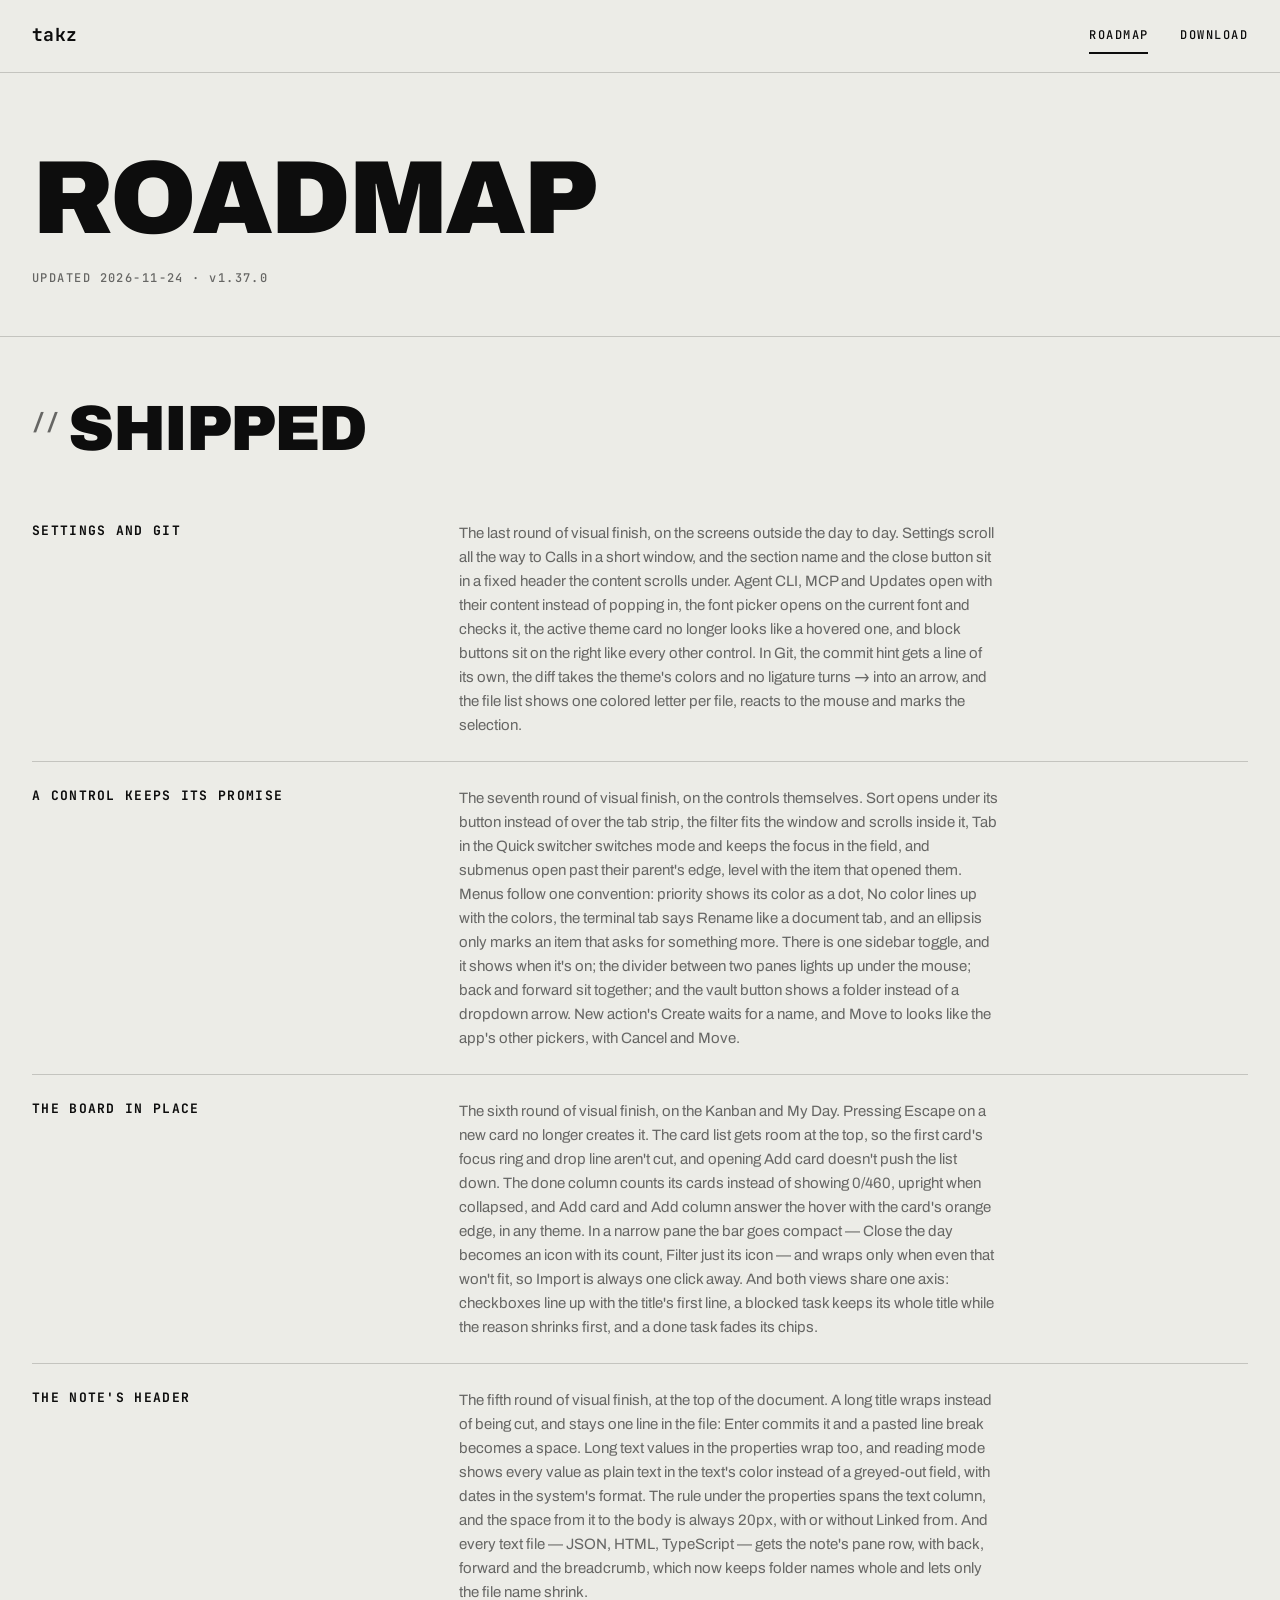
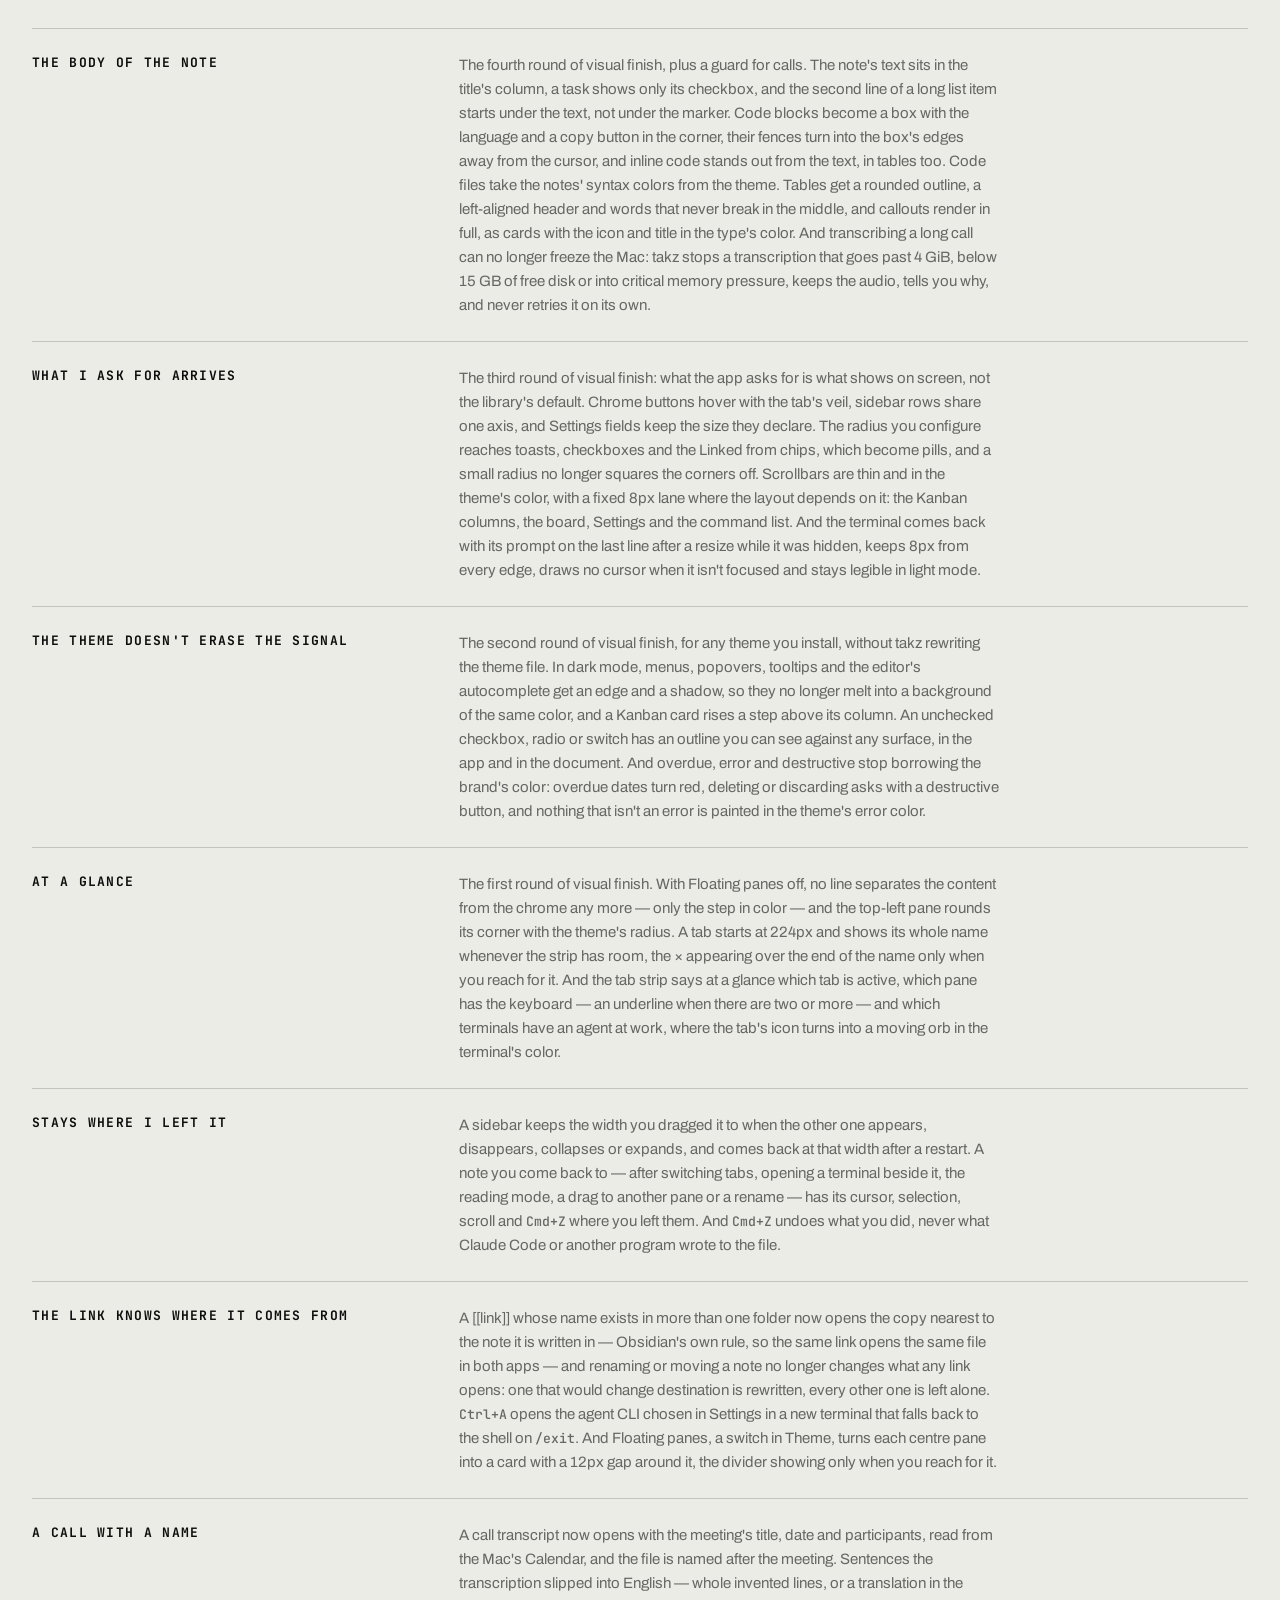
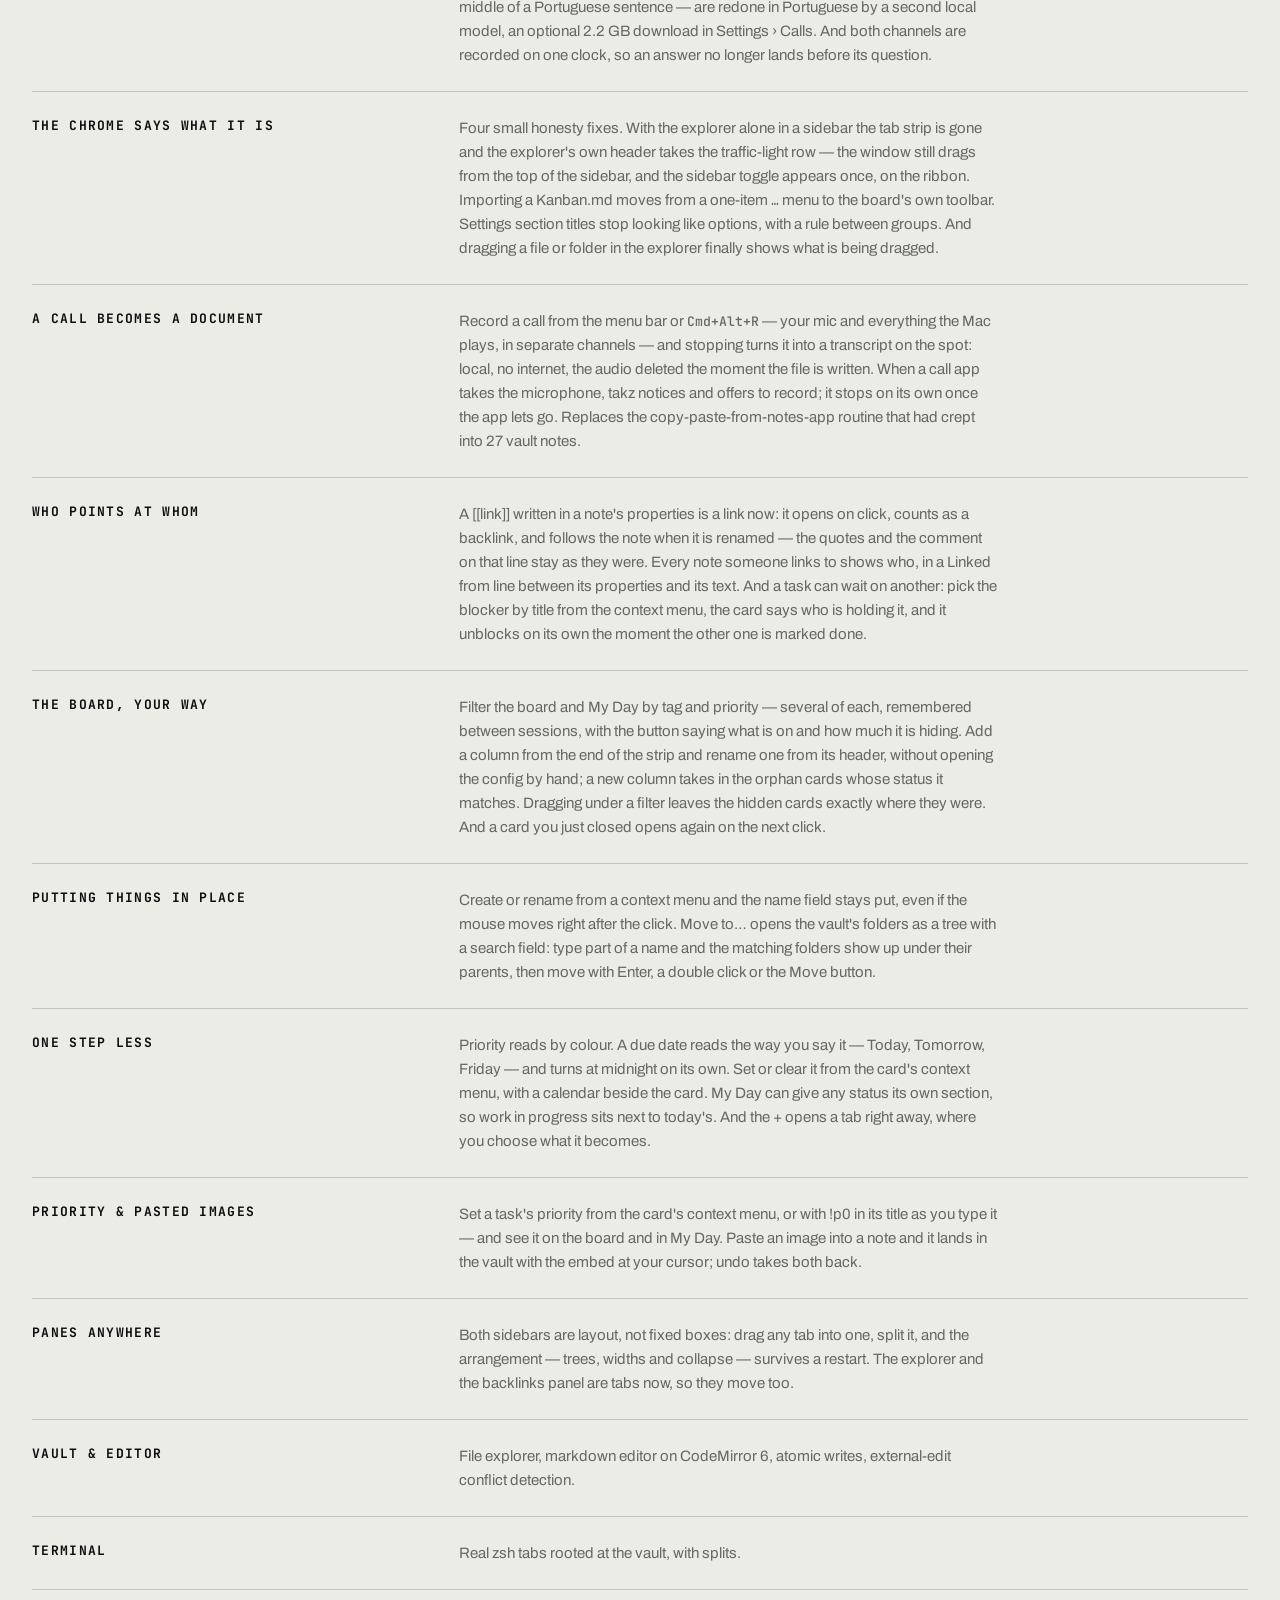
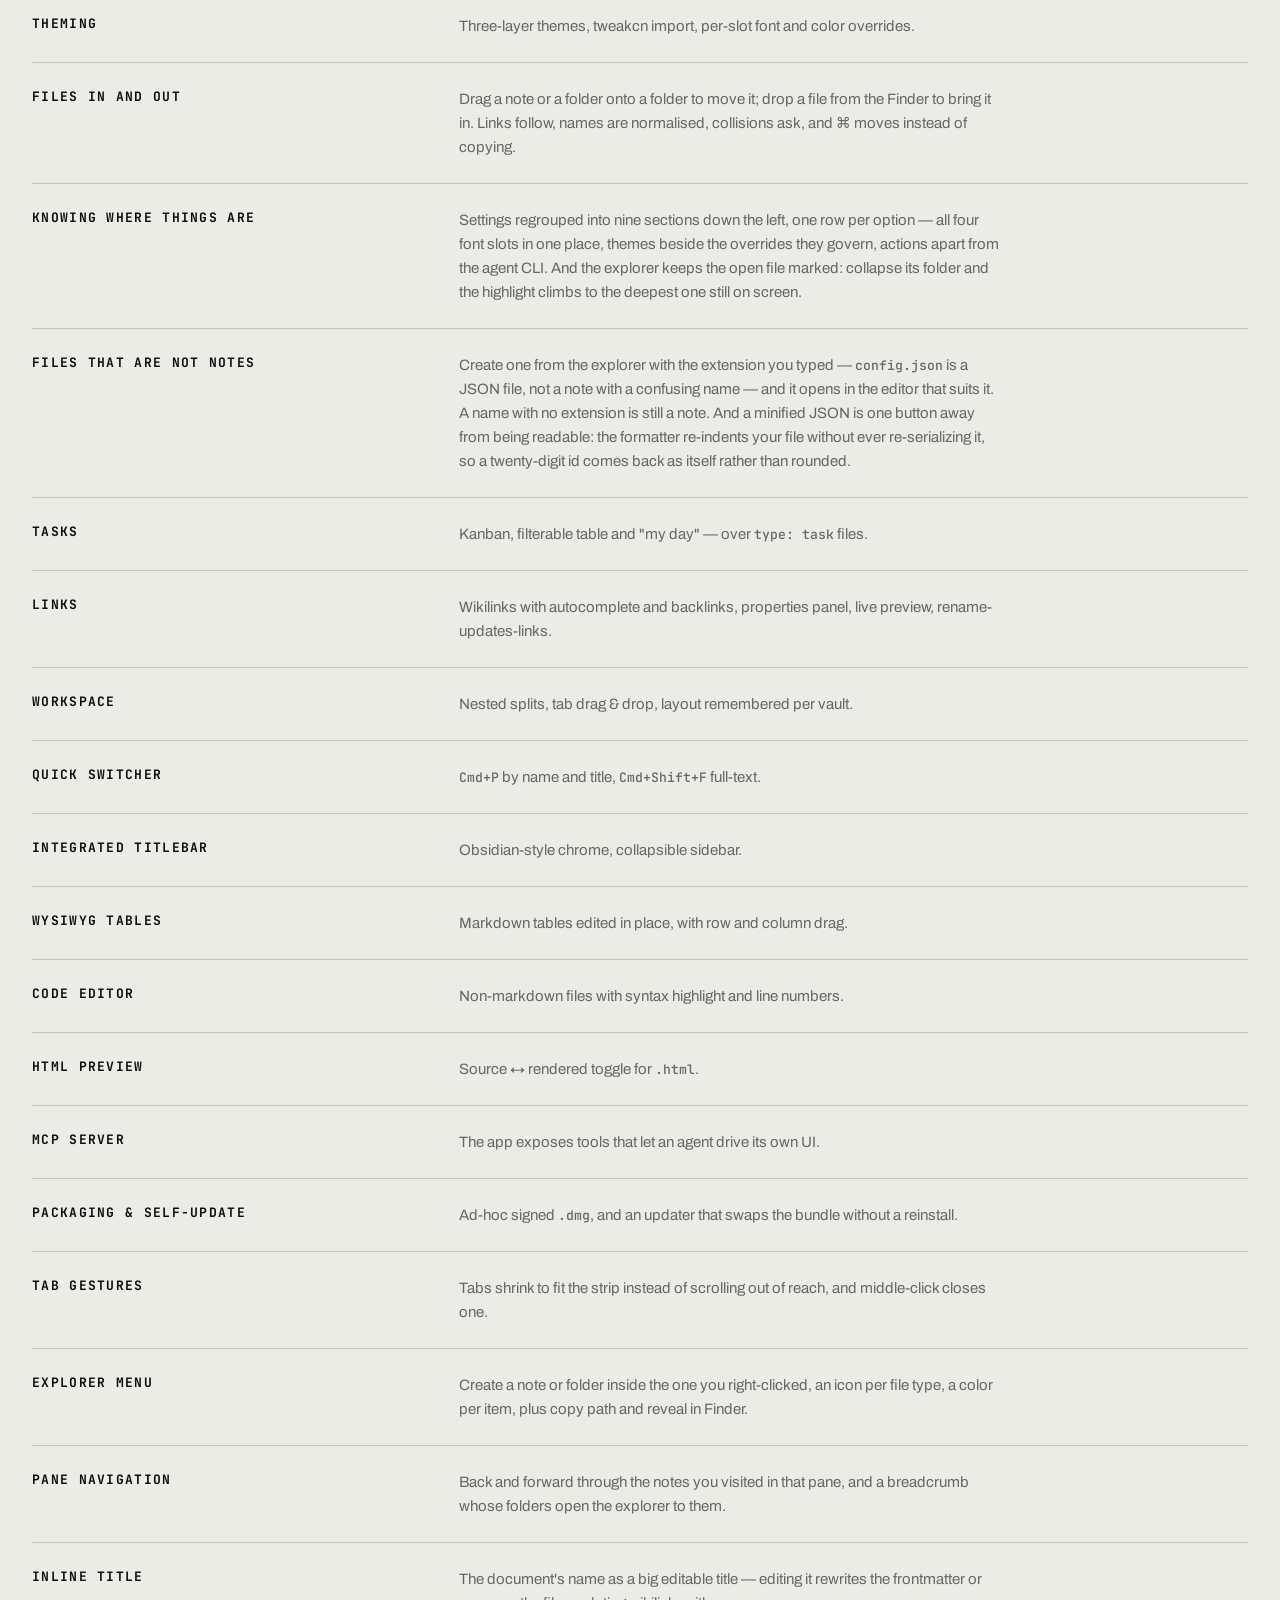
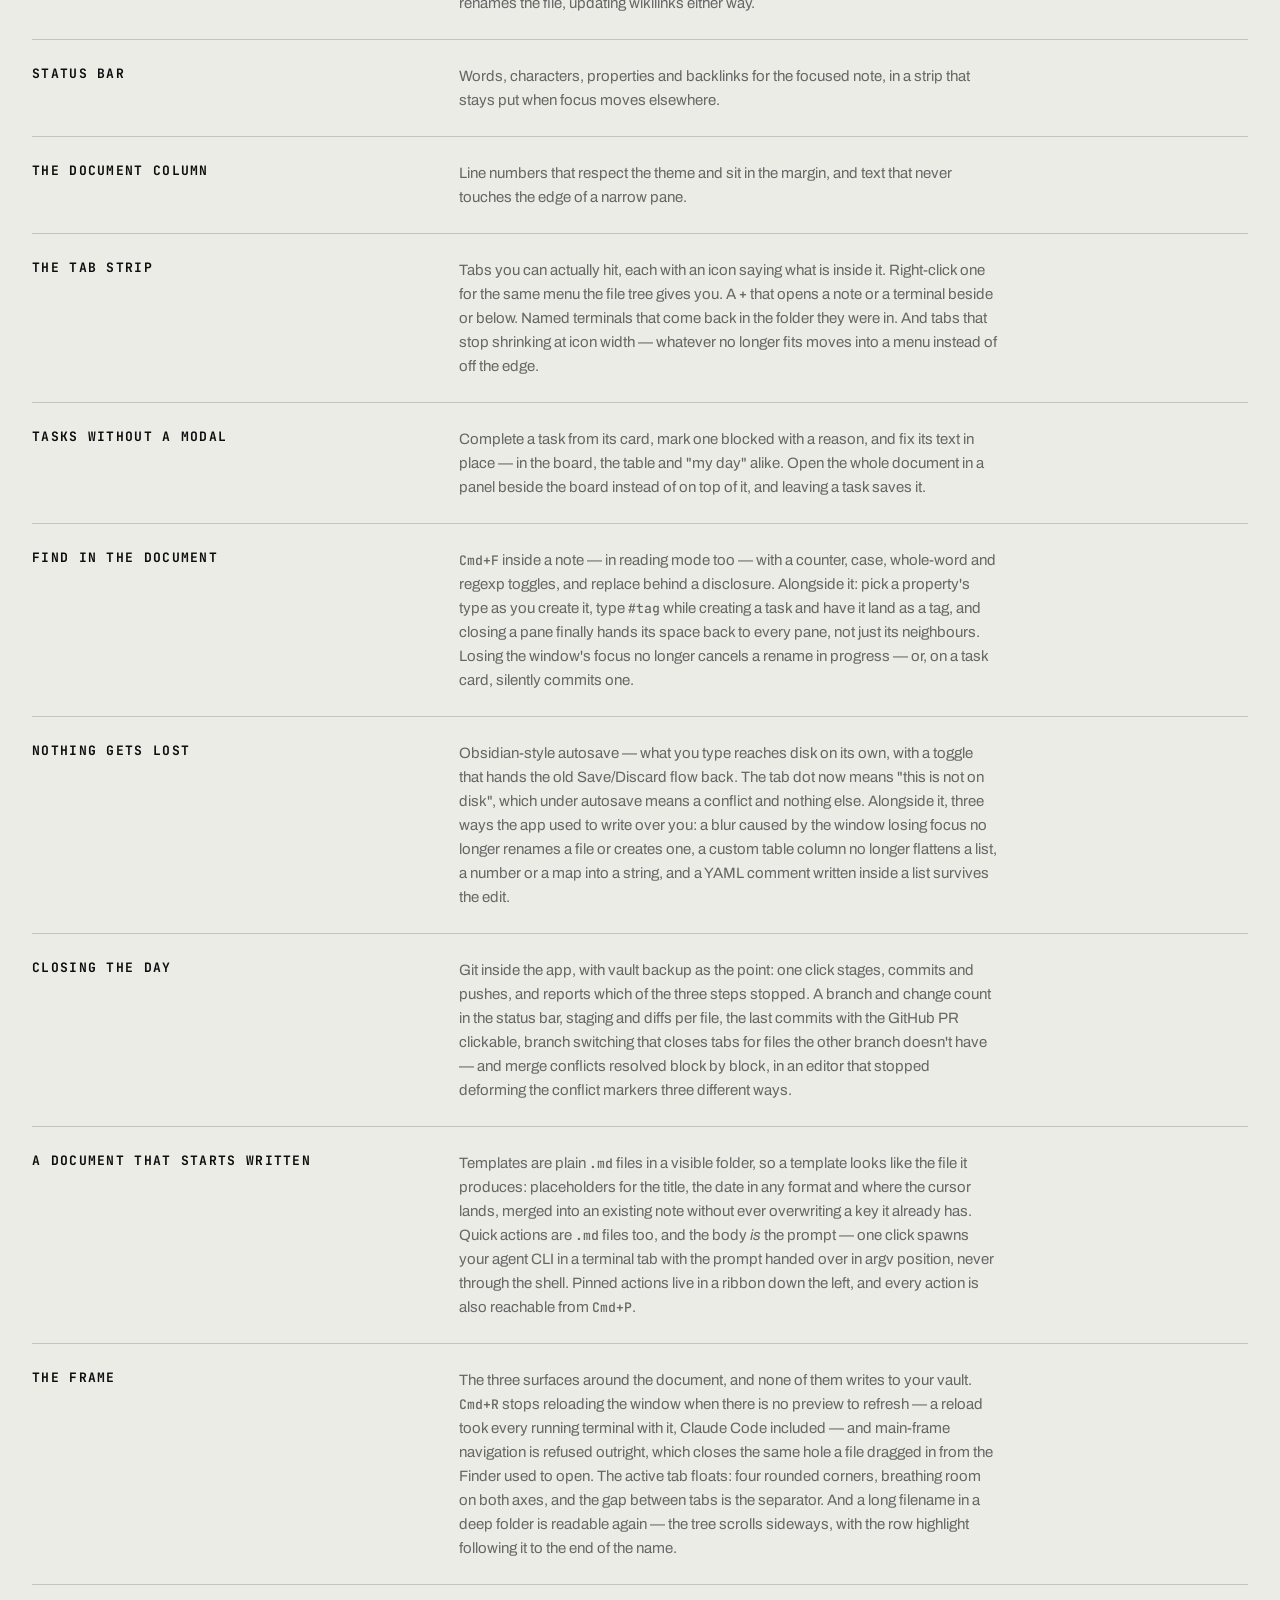
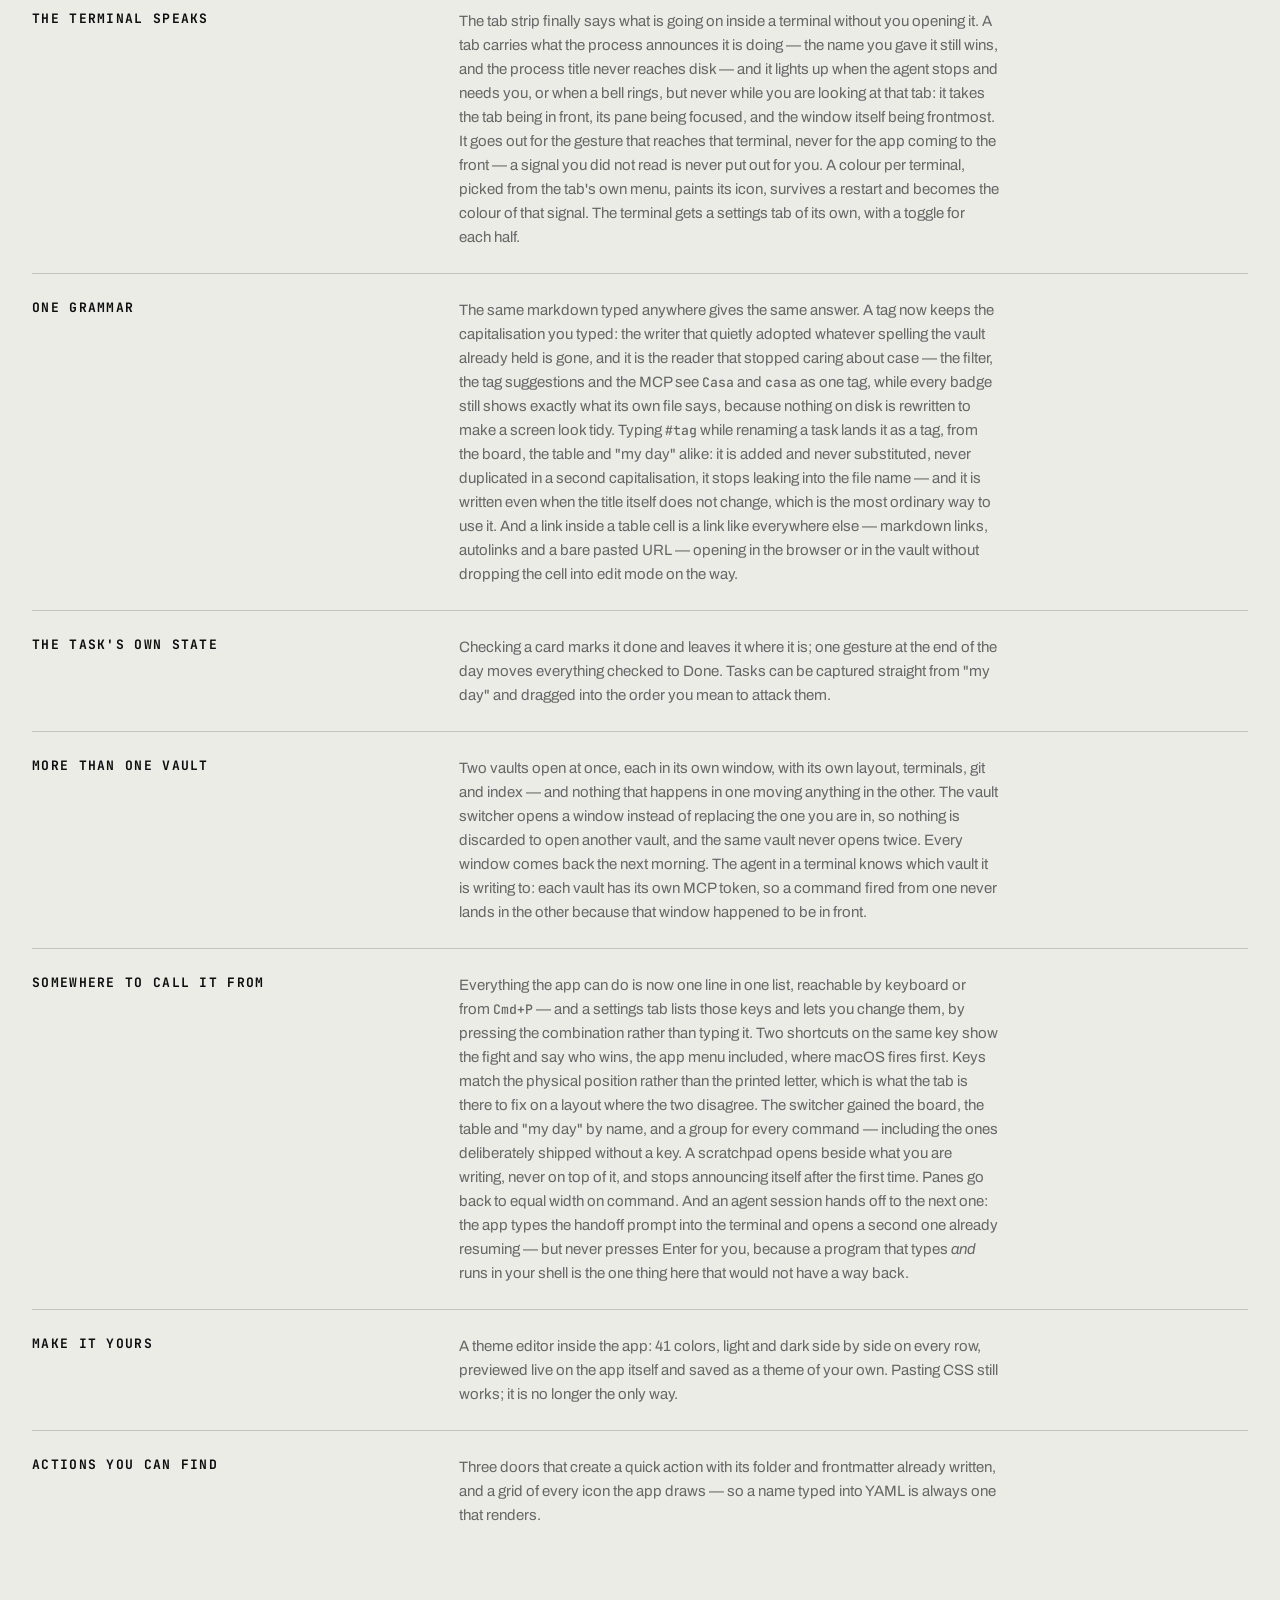
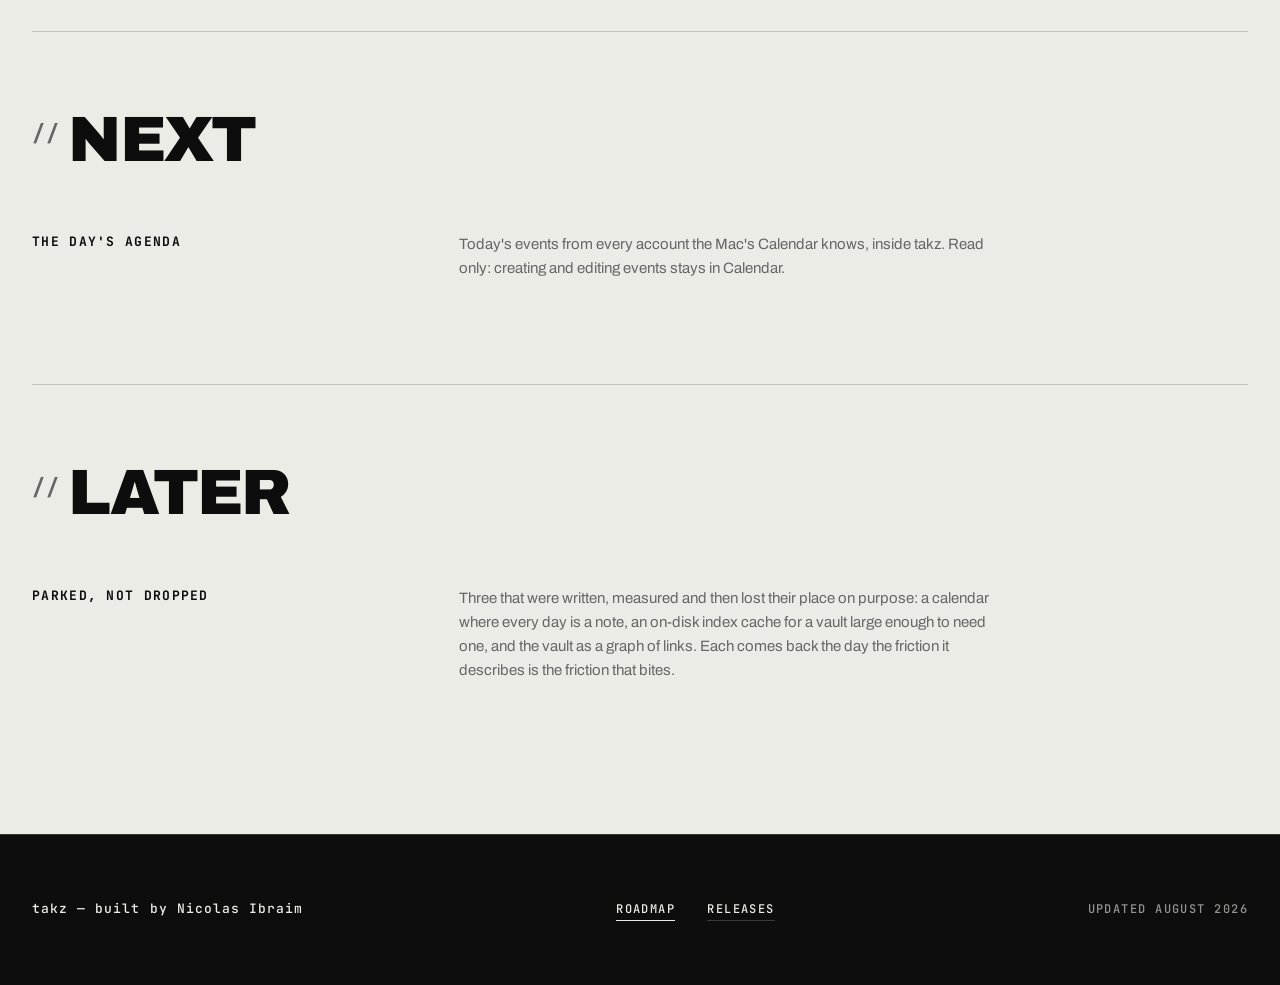
==== commit 87a80010: "takz 1.37.0" ====
--- a/roadmap.html
+++ b/roadmap.html
@@ -32,7 +32,7 @@
   <section class="section roadmap-header">
     <div class="wrap">
       <h1 class="display roadmap-title">ROADMAP</h1>
-      <p class="meta">UPDATED 2026-11-23 · v1.36.0</p>
+      <p class="meta">UPDATED 2026-11-24 · v1.37.0</p>
     </div>
   </section>
 
@@ -46,6 +46,10 @@
         <h2 class="h2"><span class="slash" aria-hidden="true">//</span>SHIPPED</h2>
         <dl class="roadmap-list">
           <div class="roadmap-item">
+            <dt class="roadmap-item__title">Settings and Git</dt>
+            <dd class="roadmap-item__text">The last round of visual finish, on the screens outside the day to day. Settings scroll all the way to Calls in a short window, and the section name and the close button sit in a fixed header the content scrolls under. Agent CLI, MCP and Updates open with their content instead of popping in, the font picker opens on the current font and checks it, the active theme card no longer looks like a hovered one, and block buttons sit on the right like every other control. In Git, the commit hint gets a line of its own, the diff takes the theme's colors and no ligature turns <code>-&gt;</code> into an arrow, and the file list shows one colored letter per file, reacts to the mouse and marks the selection.</dd>
+          </div>
+          <div class="roadmap-item">
             <dt class="roadmap-item__title">A control keeps its promise</dt>
             <dd class="roadmap-item__text">The seventh round of visual finish, on the controls themselves. Sort opens under its button instead of over the tab strip, the filter fits the window and scrolls inside it, Tab in the Quick switcher switches mode and keeps the focus in the field, and submenus open past their parent's edge, level with the item that opened them. Menus follow one convention: priority shows its color as a dot, No color lines up with the colors, the terminal tab says Rename like a document tab, and an ellipsis only marks an item that asks for something more. There is one sidebar toggle, and it shows when it's on; the divider between two panes lights up under the mouse; back and forward sit together; and the vault button shows a folder instead of a dropdown arrow. New action's Create waits for a name, and Move to looks like the app's other pickers, with Cancel and Move.</dd>
           </div>
@@ -267,10 +271,6 @@
       <div class="roadmap-group">
         <h2 class="h2"><span class="slash" aria-hidden="true">//</span>NEXT</h2>
         <dl class="roadmap-list">
-          <div class="roadmap-item">
-            <dt class="roadmap-item__title">Settings and Git</dt>
-            <dd class="roadmap-item__text">Settings that scroll and close in place, sections without stumbles, and the Git view built on the same parts and colors as the rest of the app.</dd>
-          </div>
           <div class="roadmap-item">
             <dt class="roadmap-item__title">The day's agenda</dt>
             <dd class="roadmap-item__text">Today's events from every account the Mac's Calendar knows, inside takz. Read only: creating and editing events stays in Calendar.</dd>
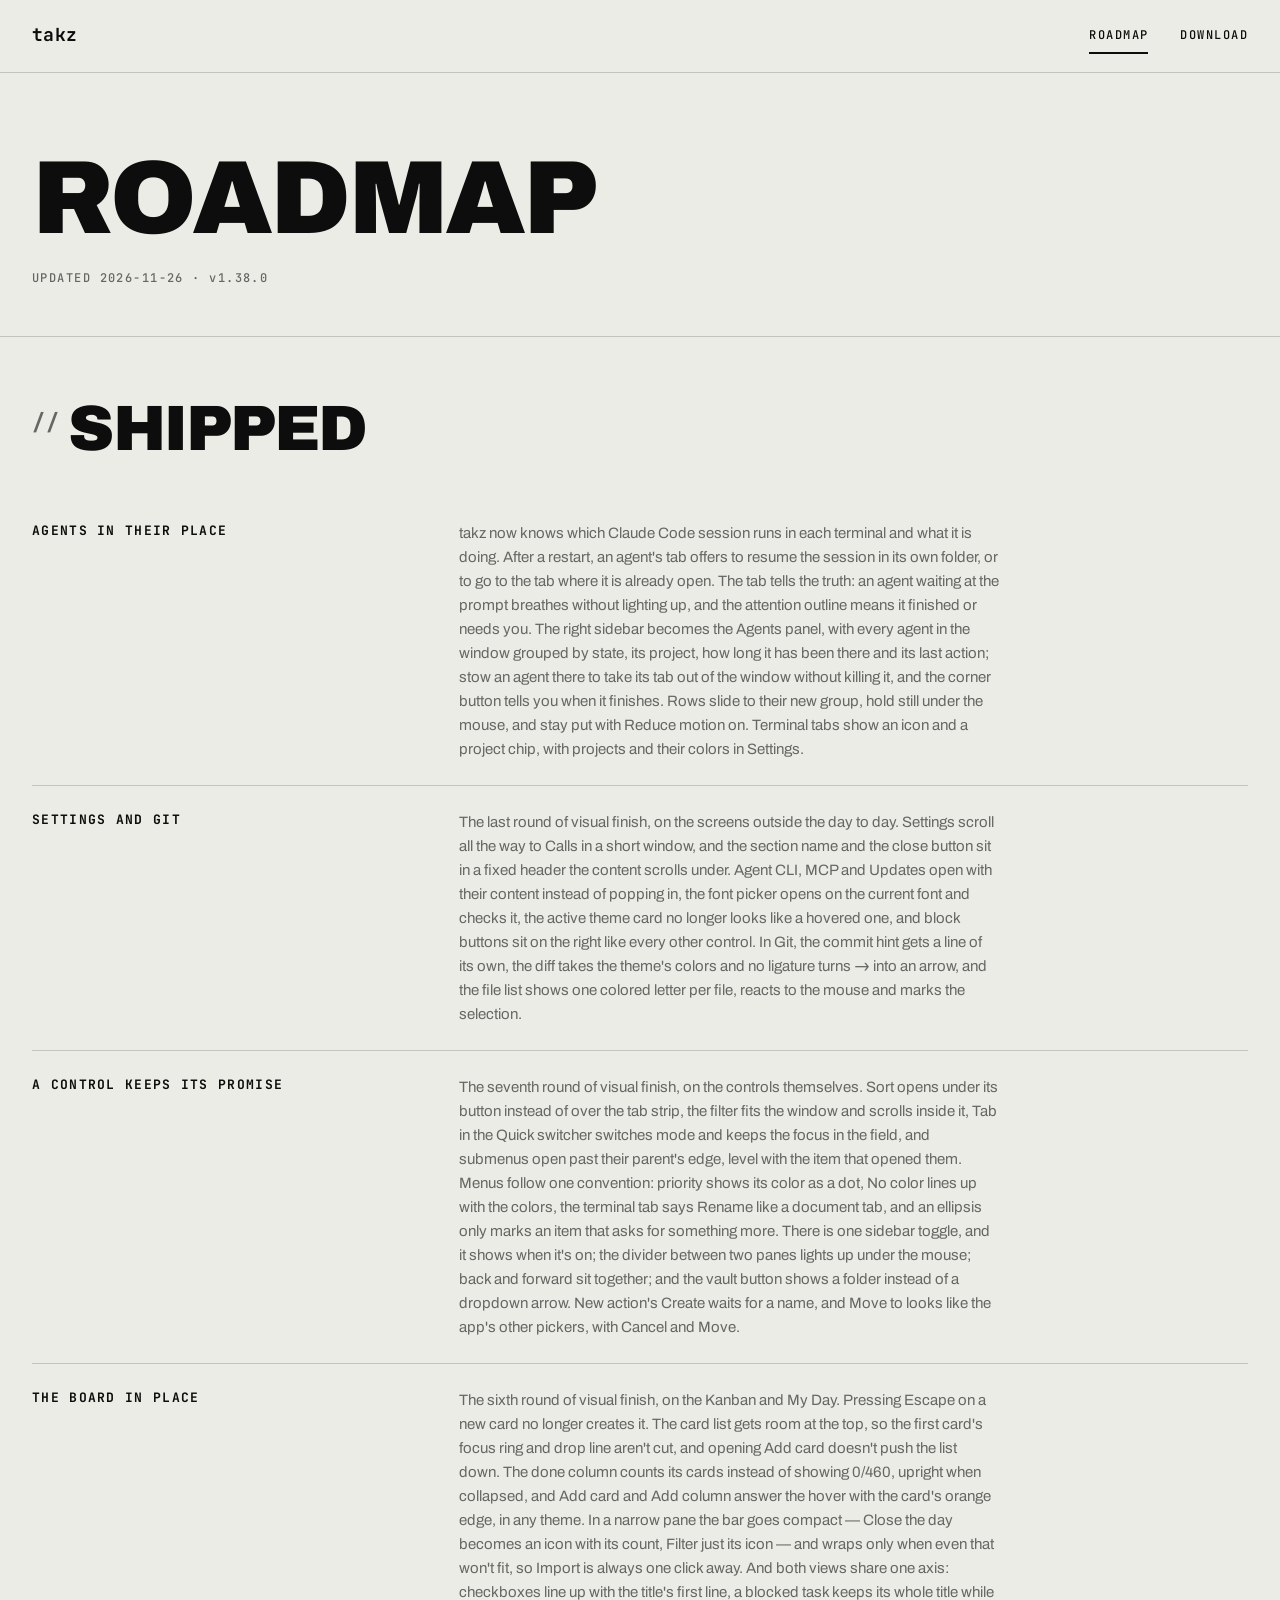
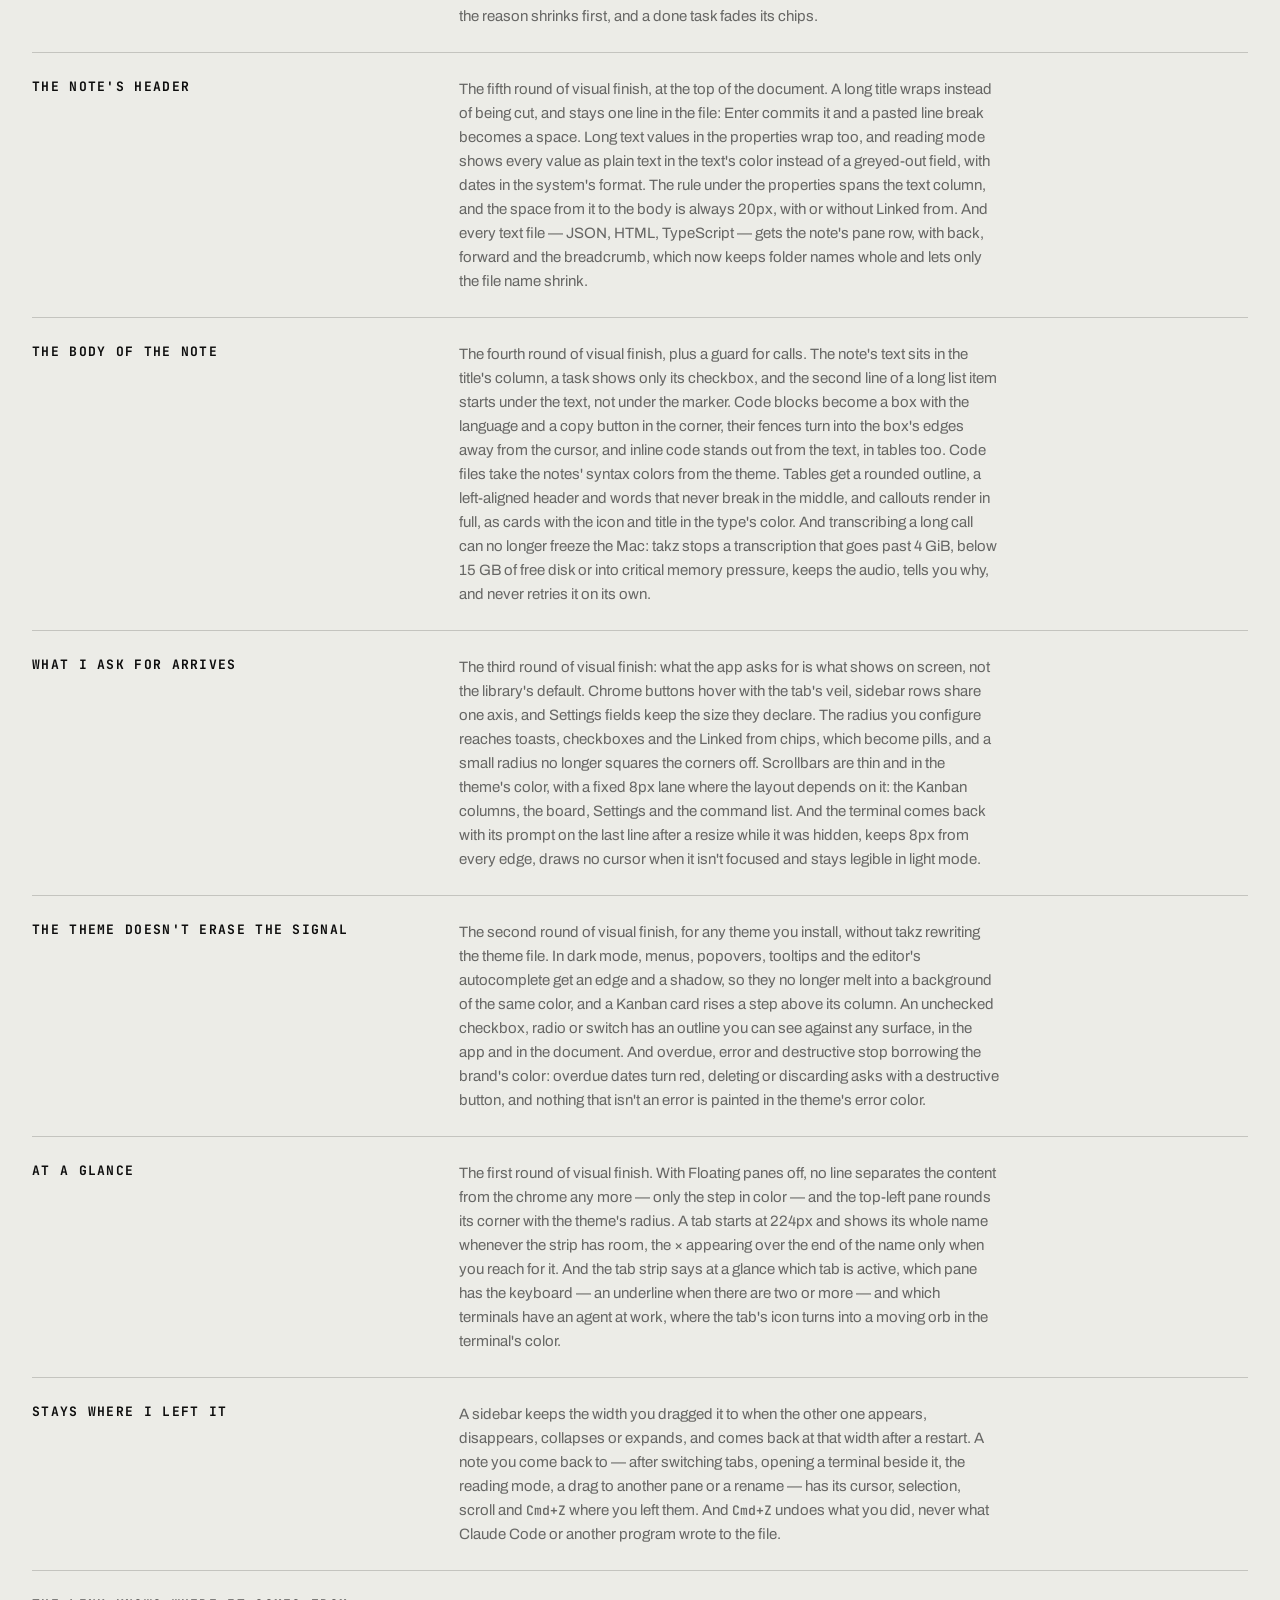
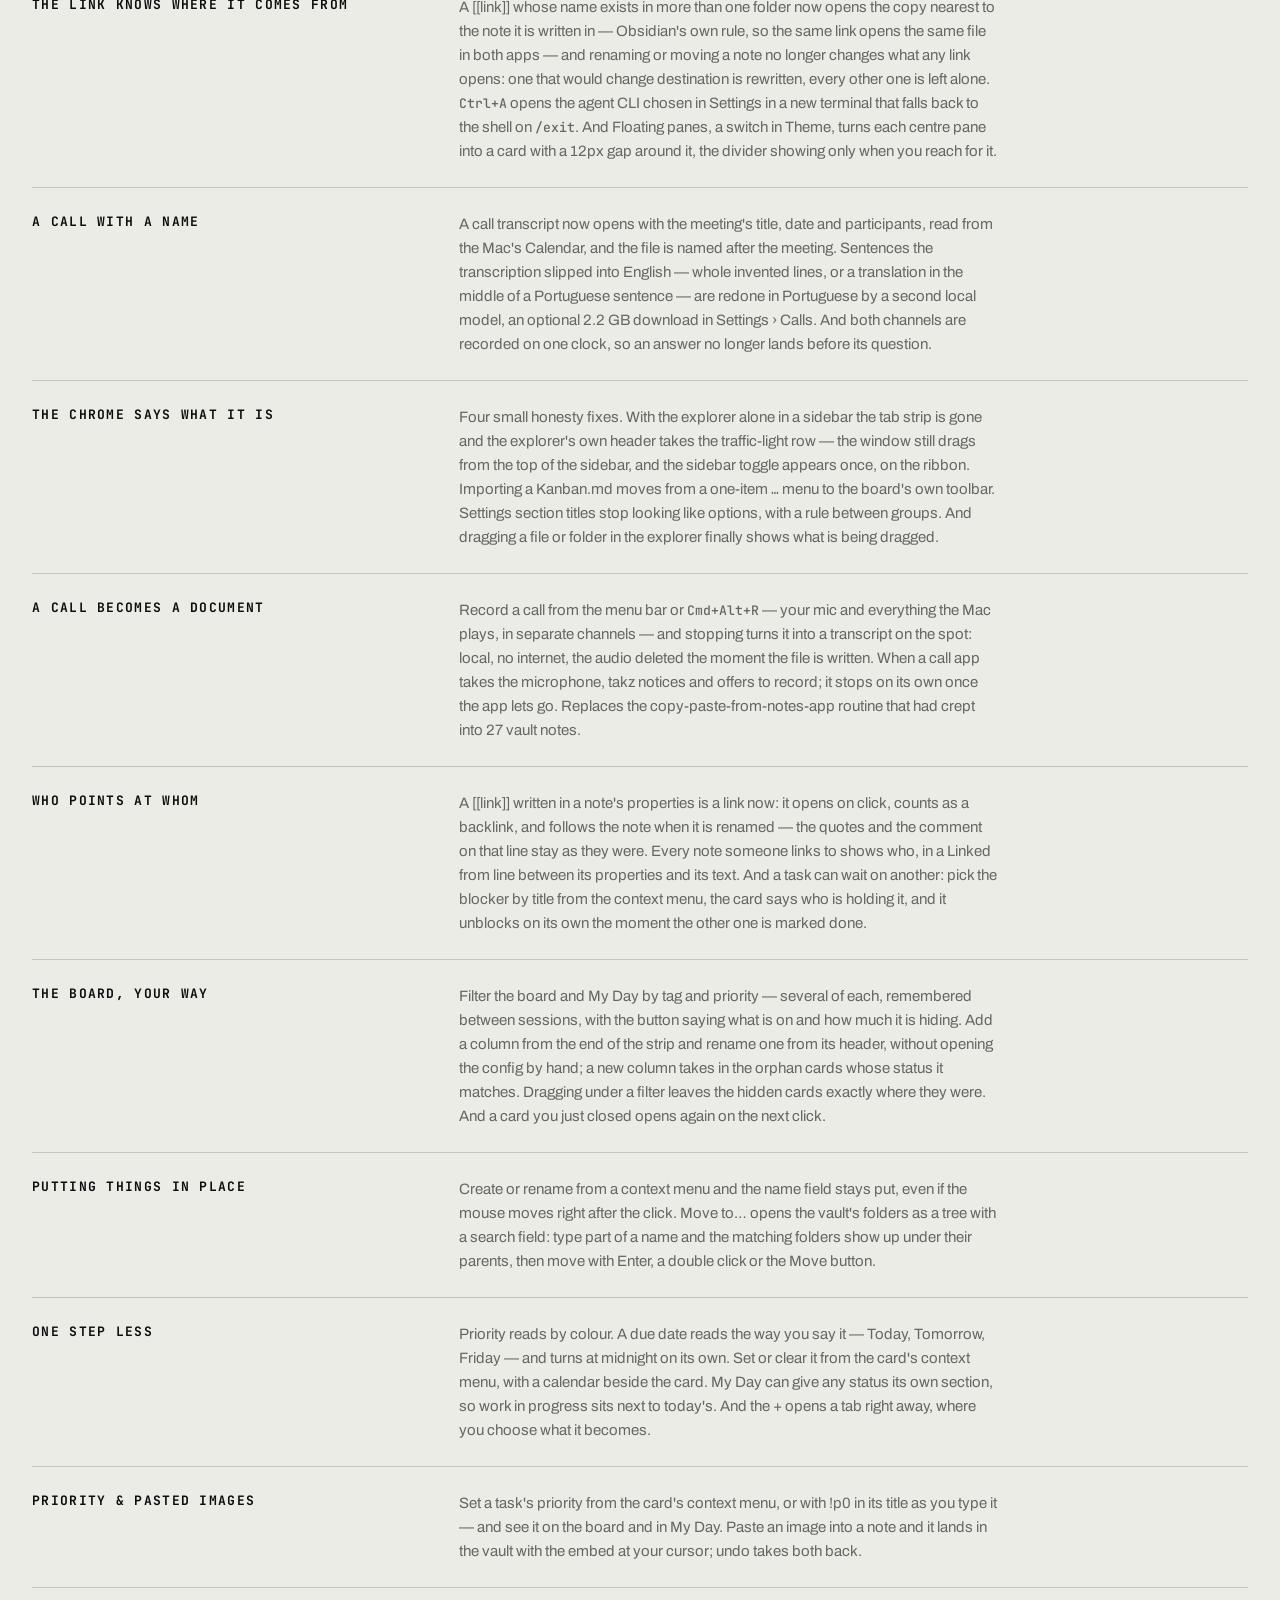
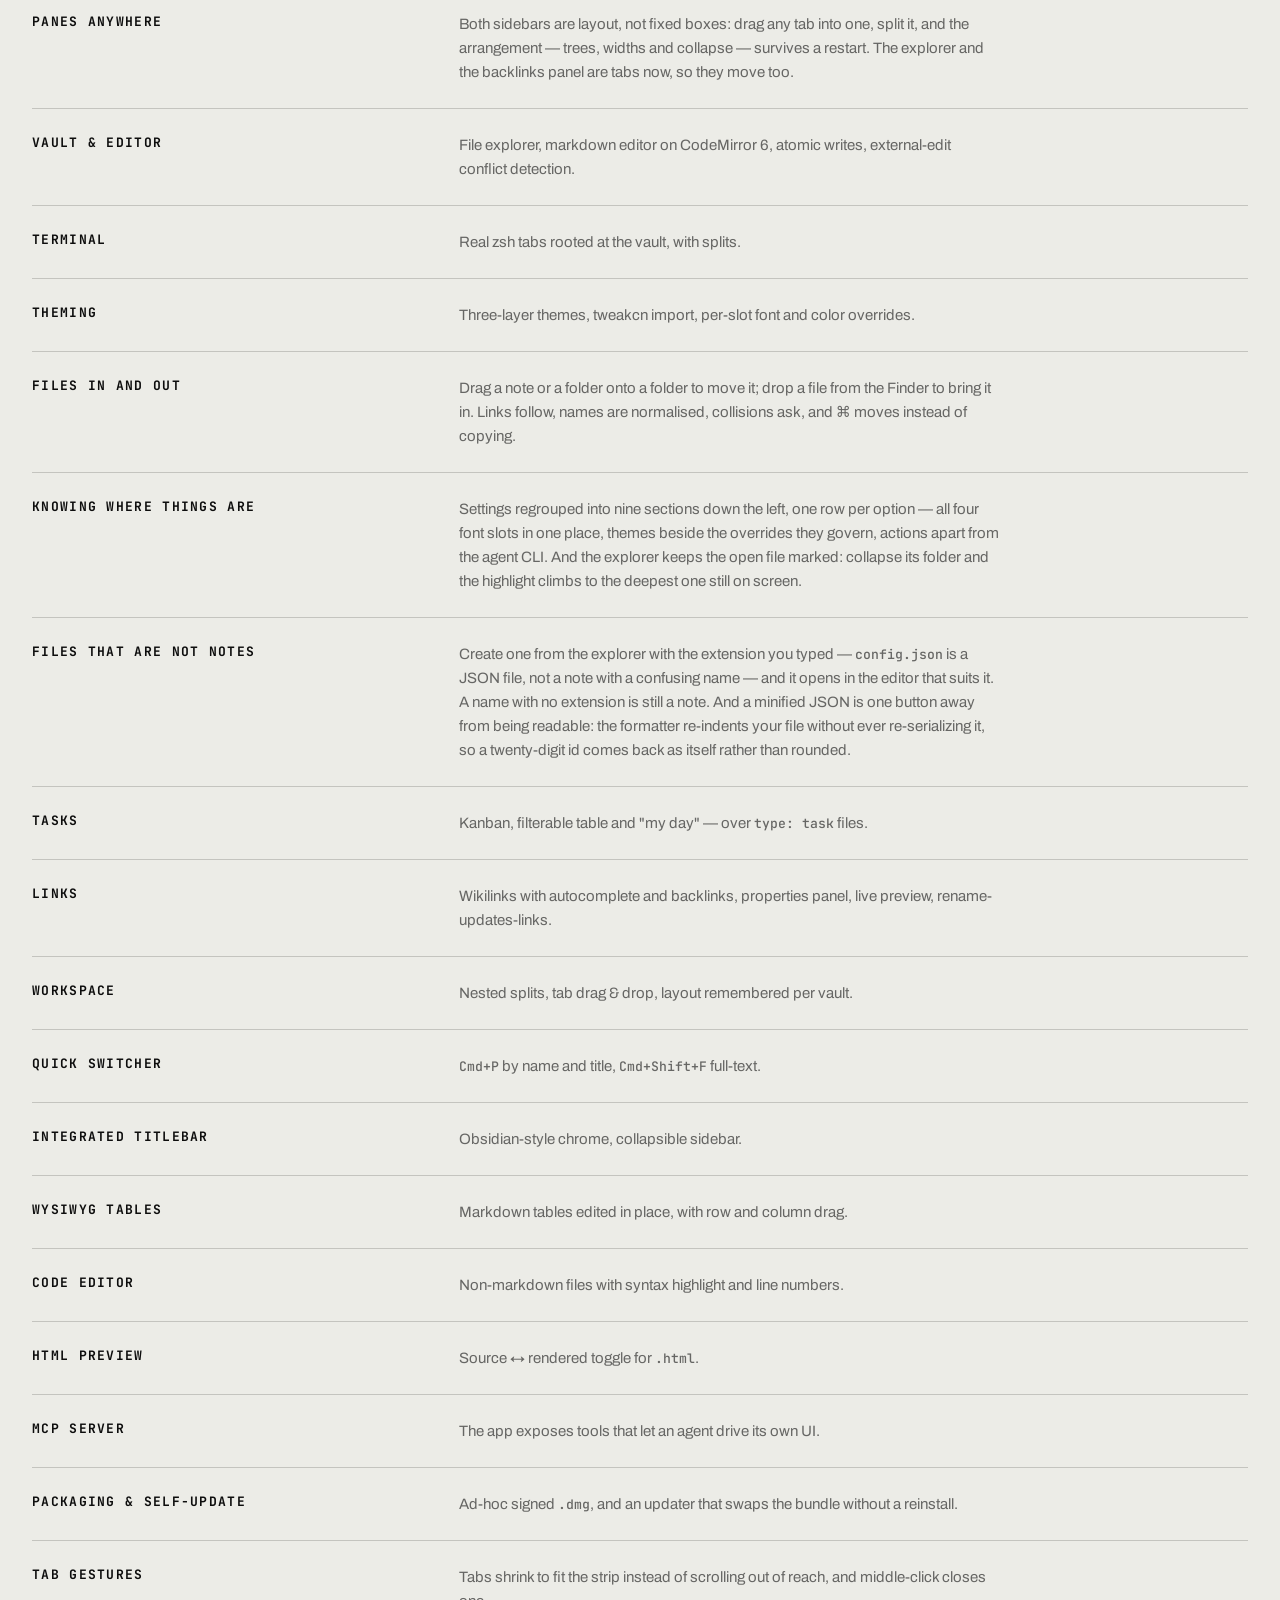
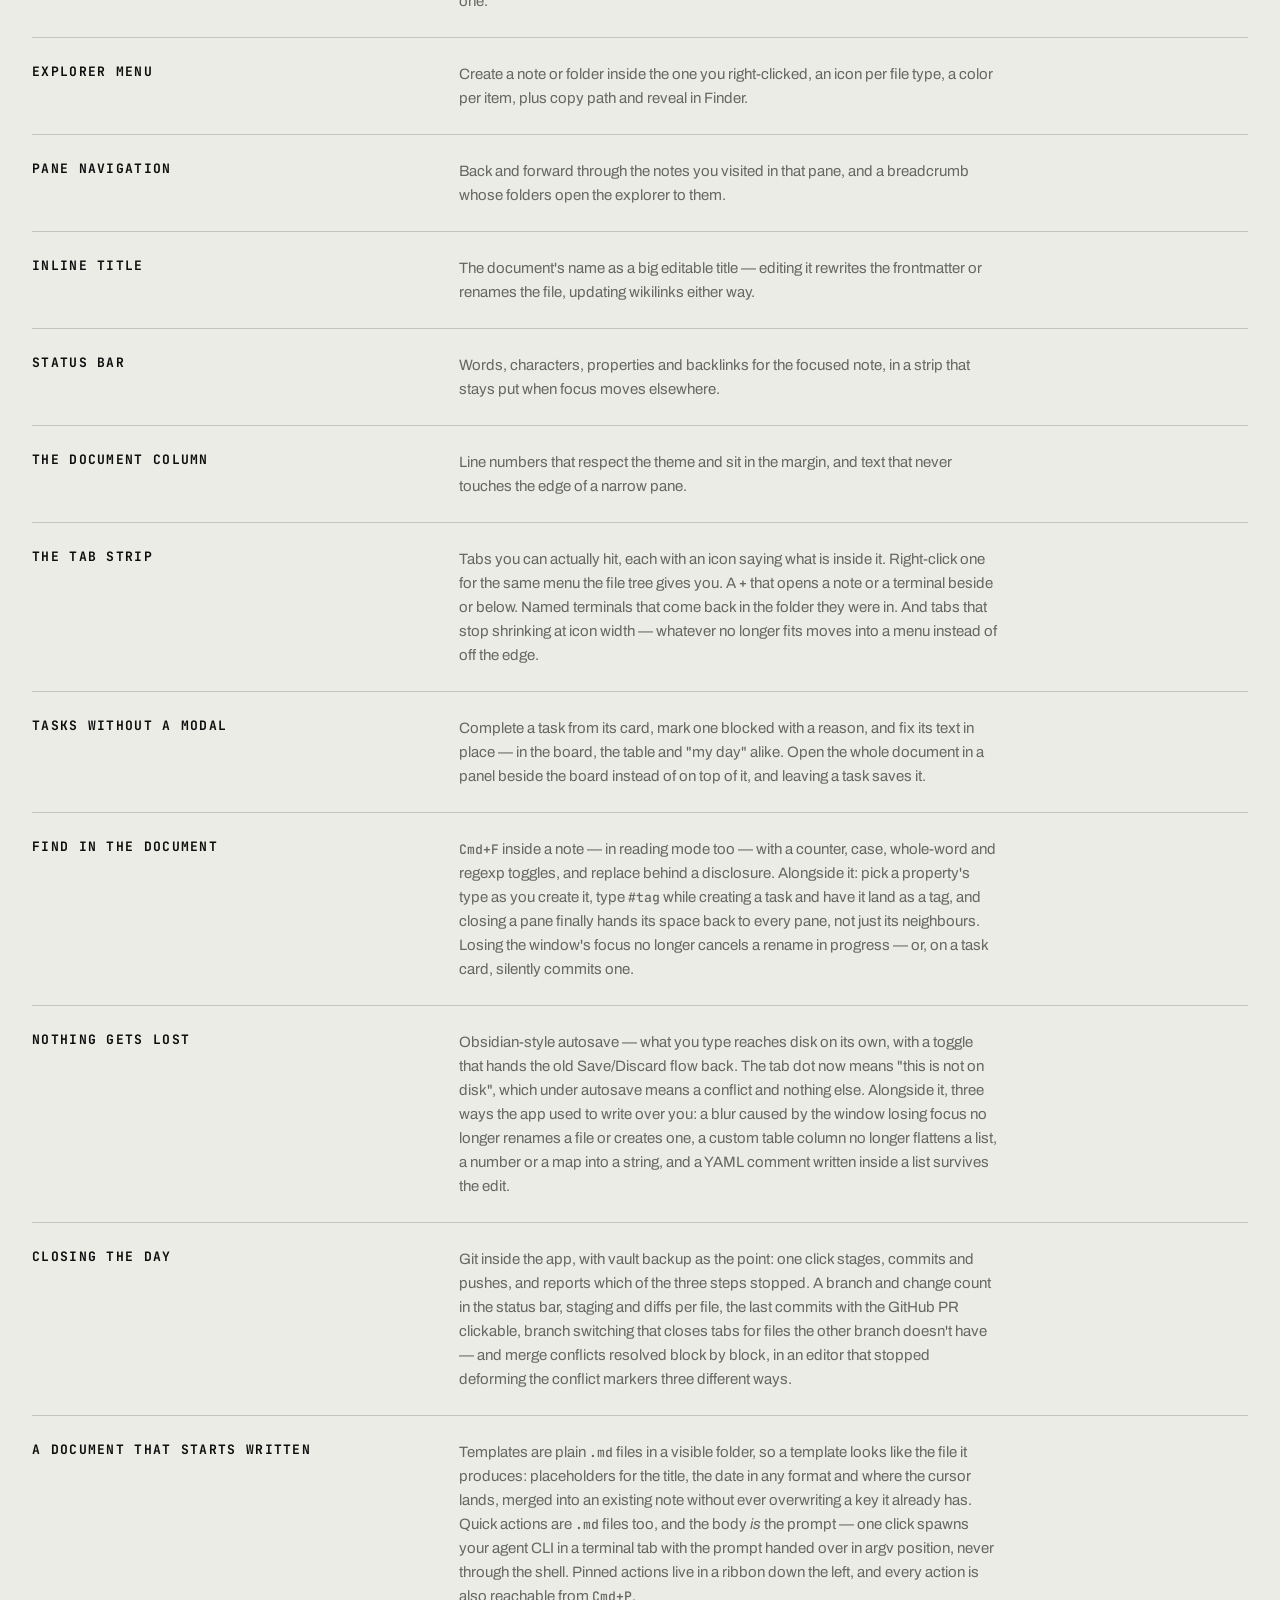
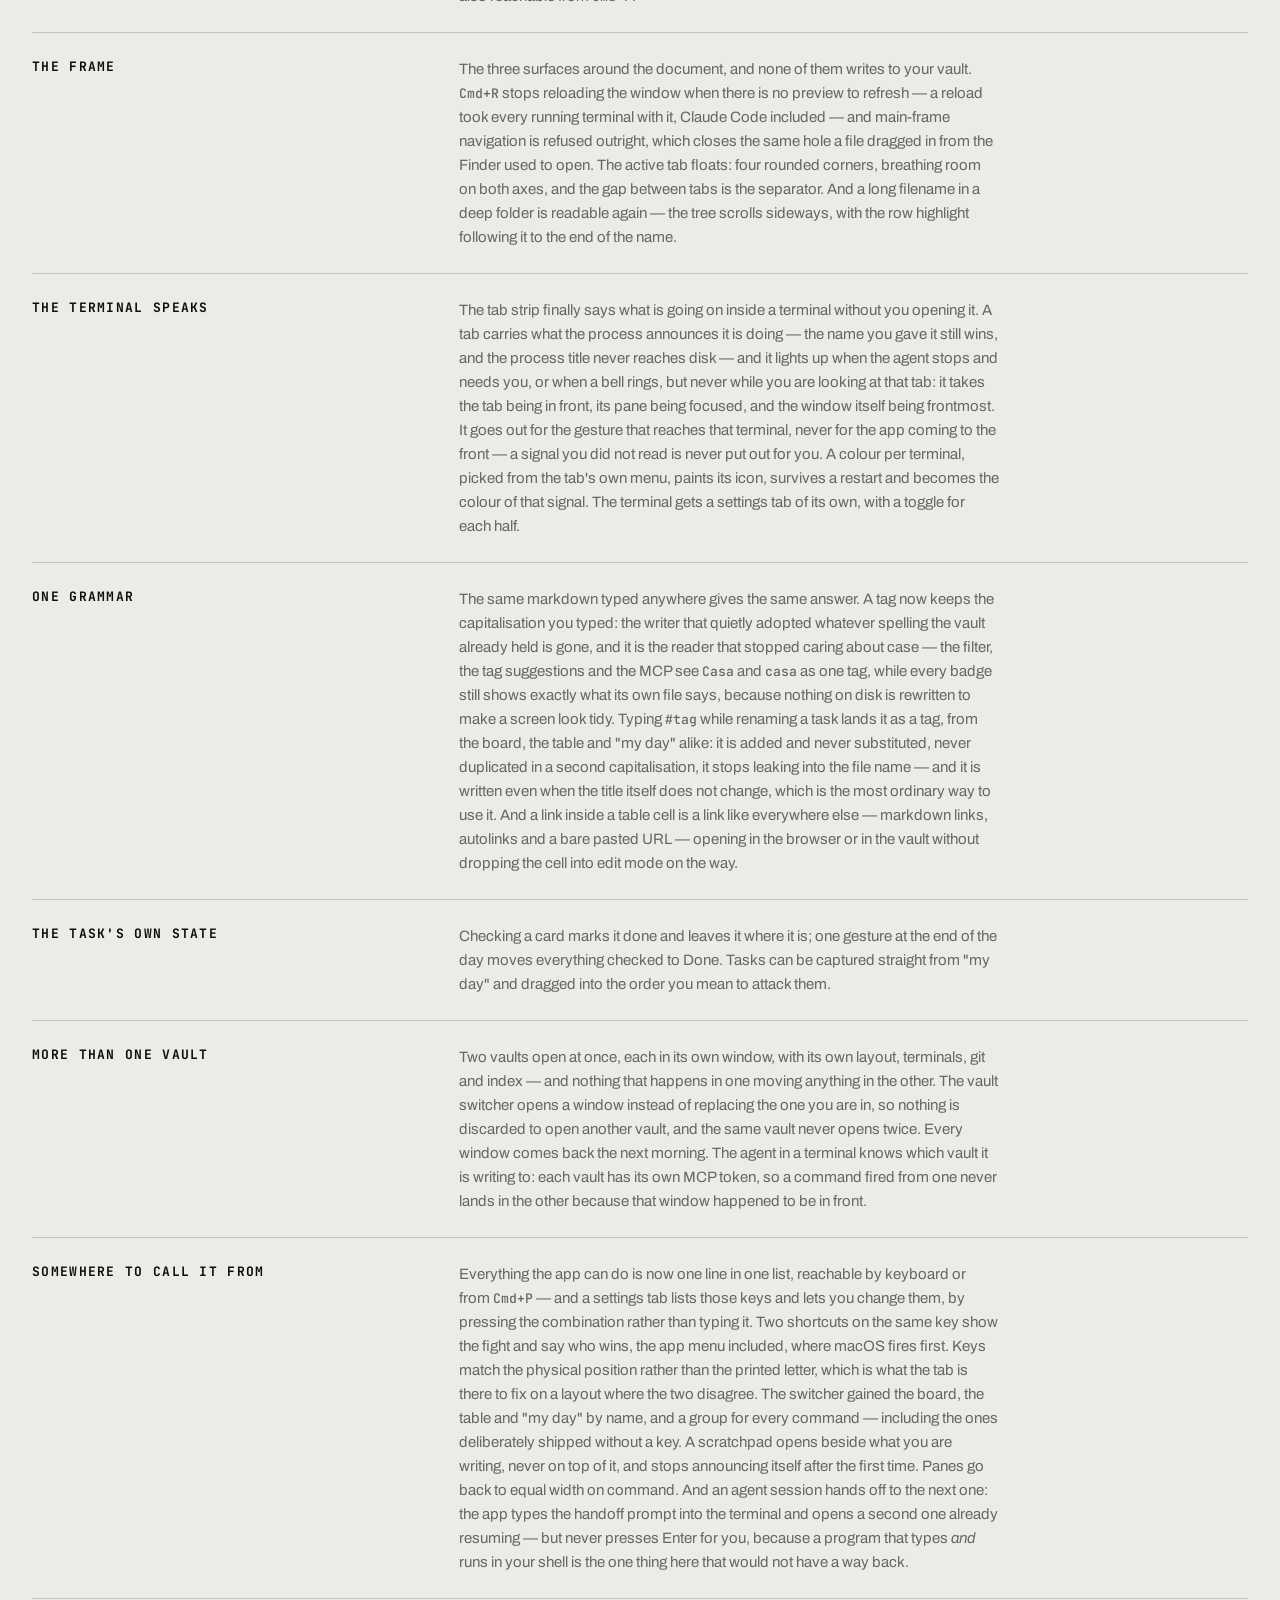
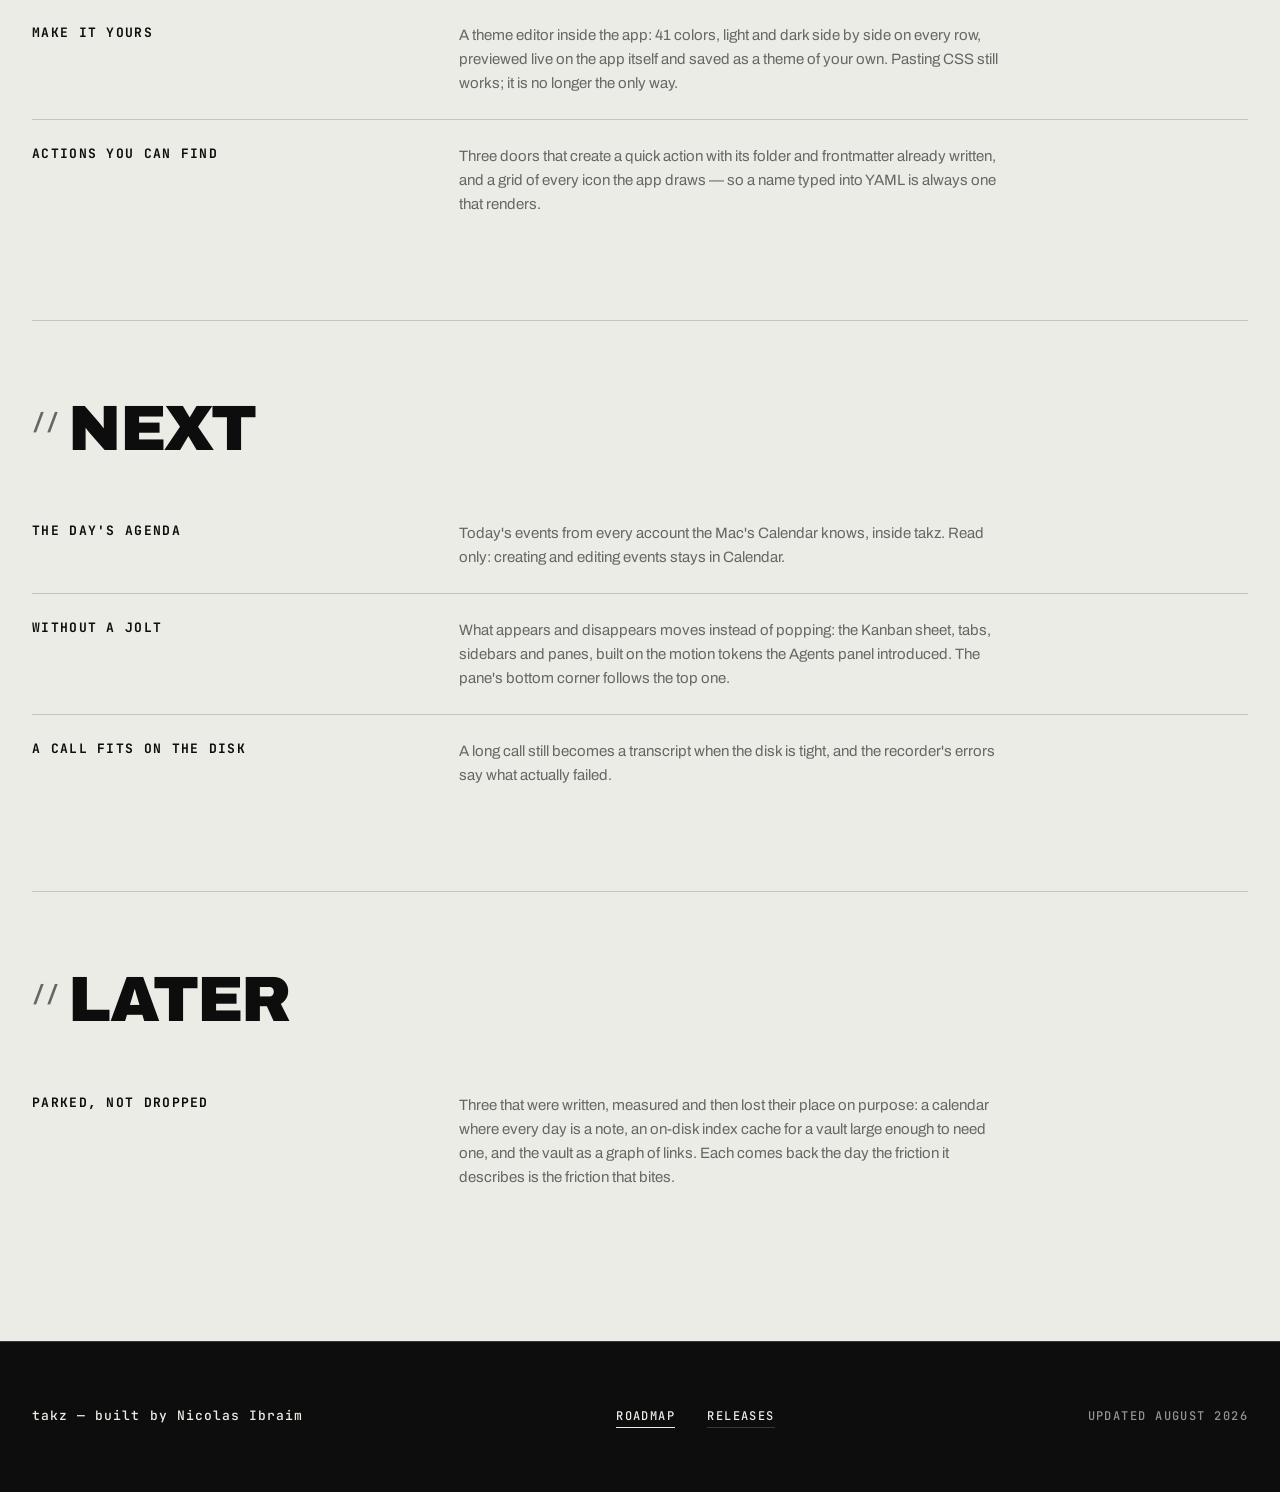
==== commit f181c4d3: "takz 1.38.0" ====
--- a/roadmap.html
+++ b/roadmap.html
@@ -32,7 +32,7 @@
   <section class="section roadmap-header">
     <div class="wrap">
       <h1 class="display roadmap-title">ROADMAP</h1>
-      <p class="meta">UPDATED 2026-11-24 · v1.37.0</p>
+      <p class="meta">UPDATED 2026-11-26 · v1.38.0</p>
     </div>
   </section>
 
@@ -46,6 +46,10 @@
         <h2 class="h2"><span class="slash" aria-hidden="true">//</span>SHIPPED</h2>
         <dl class="roadmap-list">
           <div class="roadmap-item">
+            <dt class="roadmap-item__title">Agents in their place</dt>
+            <dd class="roadmap-item__text">takz now knows which Claude Code session runs in each terminal and what it is doing. After a restart, an agent's tab offers to resume the session in its own folder, or to go to the tab where it is already open. The tab tells the truth: an agent waiting at the prompt breathes without lighting up, and the attention outline means it finished or needs you. The right sidebar becomes the Agents panel, with every agent in the window grouped by state, its project, how long it has been there and its last action; stow an agent there to take its tab out of the window without killing it, and the corner button tells you when it finishes. Rows slide to their new group, hold still under the mouse, and stay put with Reduce motion on. Terminal tabs show an icon and a project chip, with projects and their colors in Settings.</dd>
+          </div>
+          <div class="roadmap-item">
             <dt class="roadmap-item__title">Settings and Git</dt>
             <dd class="roadmap-item__text">The last round of visual finish, on the screens outside the day to day. Settings scroll all the way to Calls in a short window, and the section name and the close button sit in a fixed header the content scrolls under. Agent CLI, MCP and Updates open with their content instead of popping in, the font picker opens on the current font and checks it, the active theme card no longer looks like a hovered one, and block buttons sit on the right like every other control. In Git, the commit hint gets a line of its own, the diff takes the theme's colors and no ligature turns <code>-&gt;</code> into an arrow, and the file list shows one colored letter per file, reacts to the mouse and marks the selection.</dd>
           </div>
@@ -274,6 +278,14 @@
           <div class="roadmap-item">
             <dt class="roadmap-item__title">The day's agenda</dt>
             <dd class="roadmap-item__text">Today's events from every account the Mac's Calendar knows, inside takz. Read only: creating and editing events stays in Calendar.</dd>
+          </div>
+          <div class="roadmap-item">
+            <dt class="roadmap-item__title">Without a jolt</dt>
+            <dd class="roadmap-item__text">What appears and disappears moves instead of popping: the Kanban sheet, tabs, sidebars and panes, built on the motion tokens the Agents panel introduced. The pane's bottom corner follows the top one.</dd>
+          </div>
+          <div class="roadmap-item">
+            <dt class="roadmap-item__title">A call fits on the disk</dt>
+            <dd class="roadmap-item__text">A long call still becomes a transcript when the disk is tight, and the recorder's errors say what actually failed.</dd>
           </div>
         </dl>
       </div>
